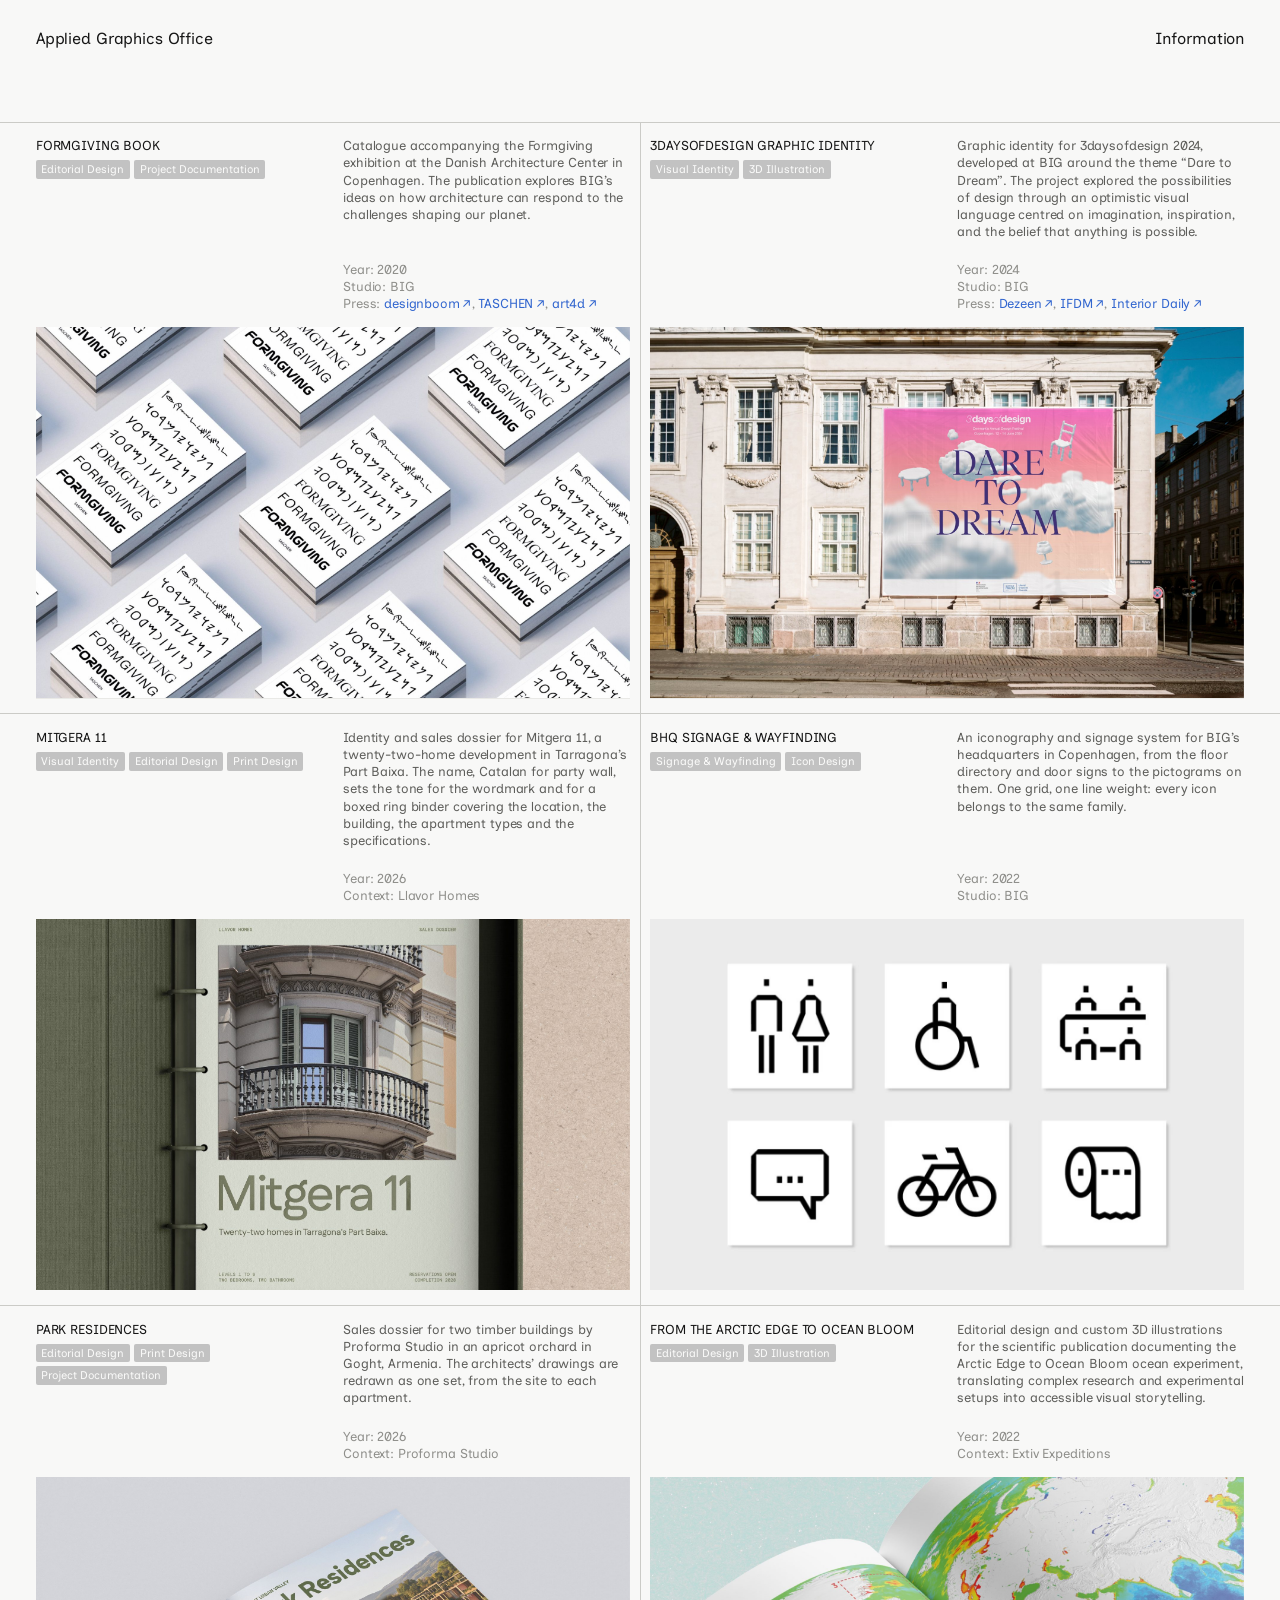
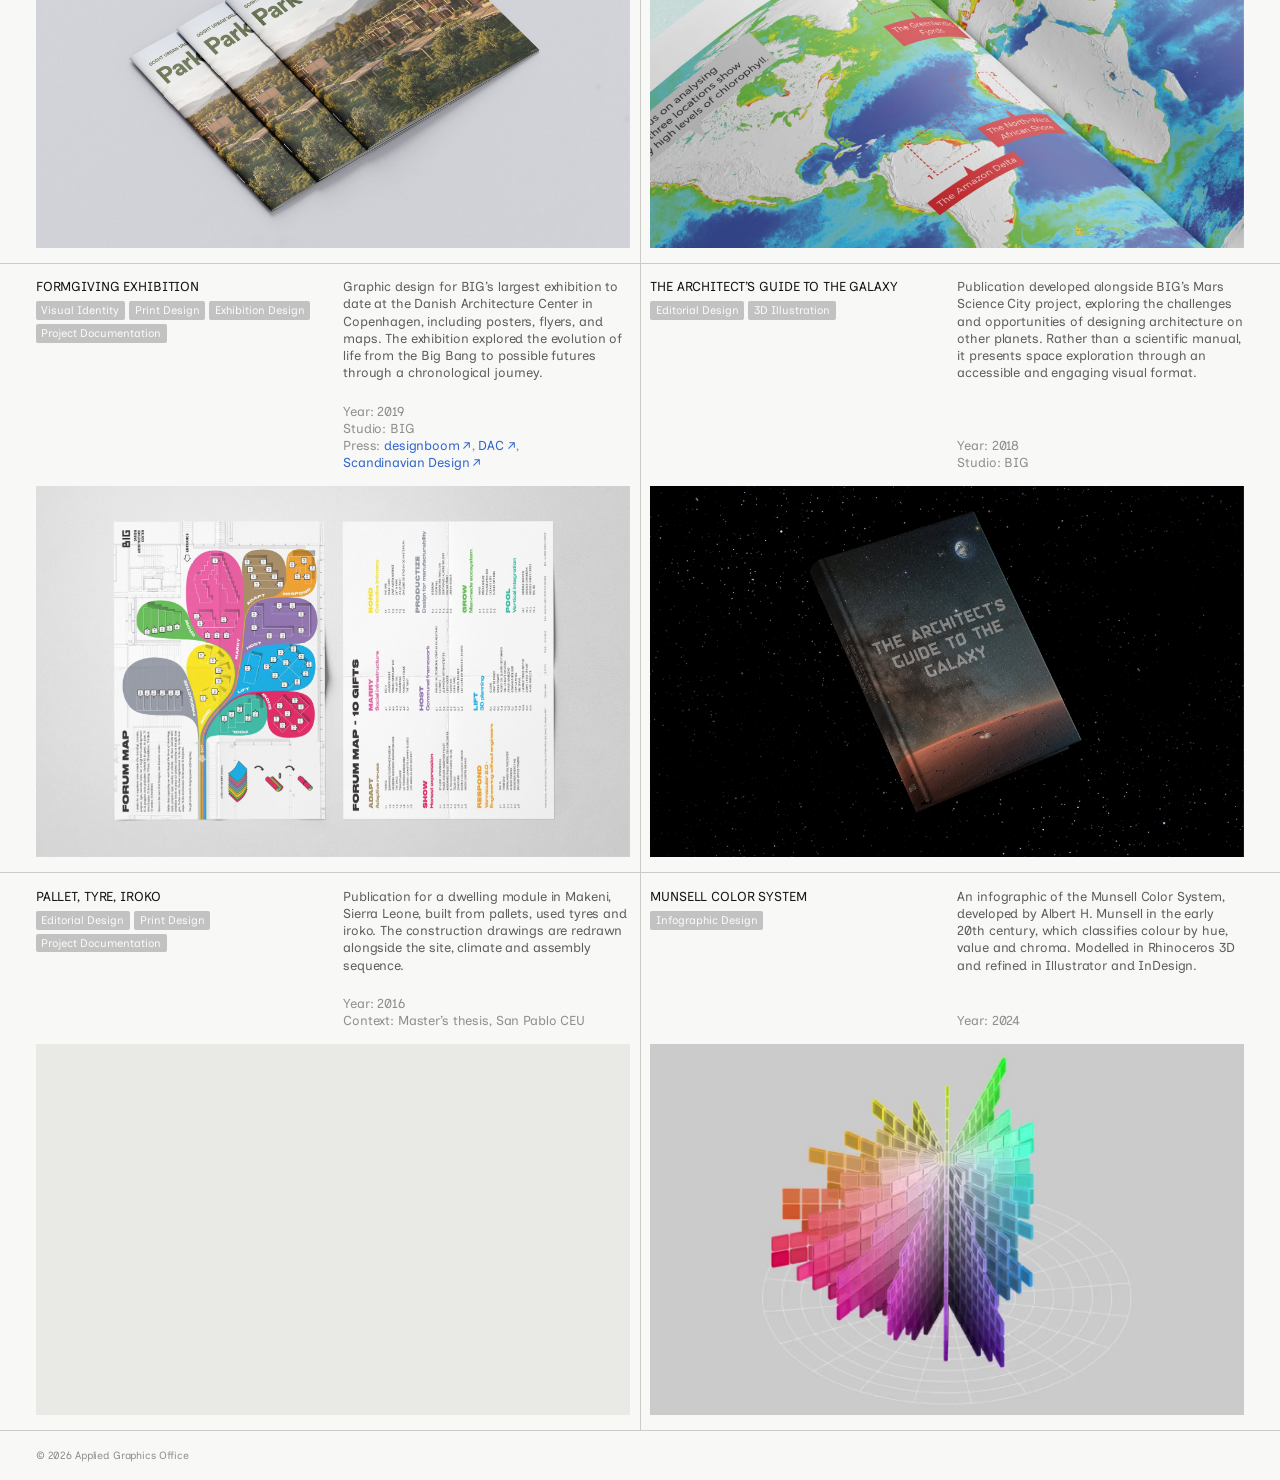
==== index.html @ bc02bb13 "Header shows only the selected filters, on one line across the full width Co-Authored-By: Claude Opu" ====
<!doctype html>
<html lang="en">
<head>
<meta charset="utf-8">
<meta name="viewport" content="width=device-width, initial-scale=1, viewport-fit=cover">
<title>Applied Graphics Office</title>
<meta name="description" content="Applied Graphics Office is a Copenhagen design studio working at the intersection of space, information and graphic design: signage and wayfinding, visual identity and editorial design.">
<meta property="og:title" content="Applied Graphics Office">
<meta property="og:description" content="A design studio working at the intersection of space, information and graphic design. Signage and wayfinding, visual identity and editorial design.">
<meta property="og:type" content="website">
<meta property="og:url" content="https://www.appliedgraphicsoffice.com/">
<meta property="og:image" content="https://www.appliedgraphicsoffice.com/img/share-munsell-greens.jpg">
<meta property="og:image:width" content="1600">
<meta property="og:image:height" content="997">
<meta name="twitter:card" content="summary_large_image">
<link rel="icon" href="favicon.ico" sizes="32x32">
<link rel="icon" href="favicon.svg" type="image/svg+xml">
<link rel="apple-touch-icon" href="apple-touch-icon.png">
<link rel="preload" href="fonts/inclusive-sans-latin-400-normal.woff2" as="font" type="font/woff2" crossorigin>
<style>
@font-face{font-family:"Inclusive Sans";font-style:normal;font-weight:400;font-display:swap;src:url(fonts/inclusive-sans-latin-400-normal.woff2) format("woff2");unicode-range:U+0000-00FF,U+0131,U+0152-0153,U+02BB-02BC,U+02C6,U+02DA,U+02DC,U+0304,U+0308,U+0329,U+2000-206F,U+20AC,U+2122,U+2191,U+2193,U+2212,U+2215,U+FEFF,U+FFFD}
@font-face{font-family:"Inclusive Sans";font-style:normal;font-weight:400;font-display:swap;src:url(fonts/inclusive-sans-latin-ext-400-normal.woff2) format("woff2");unicode-range:U+0100-02BA,U+02BD-02C5,U+02C7-02CC,U+02CE-02D7,U+02DD-02FF,U+0304,U+0308,U+0329,U+1D00-1DBF,U+1E00-1E9F,U+1EF2-1EFF,U+2020,U+20A0-20AB,U+20AD-20C0,U+2113,U+2C60-2C7F,U+A720-A7FF}
/* 8-column grid, 4 per half; rules mark rows and the centre line. Light only, by design. */
:root{
  --bg:#f8f8f7; --ink:#161616; --text:#5e5e5b; --meta:#8f8f8b; --rule:#cbcbc7; --tag-hover:#a9a9a9;
  --pill:#eeeeec; --link:#3266cf;
  --tag:#c2c2c2; --tag-ink:#fbfbfa; --on-img:#ffffff;
  --font:"Inclusive Sans", "Helvetica Neue", Arial, sans-serif;
  --m:2.8vw;            /* outer margin */
  --g:1.6vw;            /* gutter */
  --s-body:clamp(13px, .86vw, 17px);
  --s-large:clamp(16px, 1.16vw, 24px);
  --s-small:clamp(10.5px, .68vw, 13px);
  --lh:1.32;
  color-scheme:light;
}
*,*::before,*::after{box-sizing:border-box}
[hidden]{display:none!important}
html{-webkit-text-size-adjust:100%}
body{margin:0;letter-spacing:-.01em;background:var(--bg);color:var(--text);font-family:var(--font);font-size:var(--s-body);line-height:var(--lh);
  min-height:100vh;display:flex;flex-direction:column;-webkit-font-smoothing:antialiased}
body>div:not(.lightbox){flex:1}
a{color:inherit;text-decoration:none}
a:hover{color:var(--ink)}
:focus-visible{outline:1px solid var(--ink);outline-offset:3px}
button{font:inherit;letter-spacing:0;color:inherit;background:none;border:0;padding:0;cursor:pointer}
svg{display:block;fill:none;stroke:currentColor;stroke-width:1.5;stroke-linecap:round;stroke-linejoin:round}
p{margin:0}

/* header */
.top{display:flex;justify-content:space-between;align-items:baseline;font-size:var(--s-large);color:var(--ink);
  padding:2.2vw max(var(--m), env(safe-area-inset-right,0px)) 0 max(var(--m), env(safe-area-inset-left,0px));min-height:9.5vw}
.top .mark{color:var(--ink)}
/* faint pill behind the header links on hover; padding and negative margin cancel out, so nothing moves */
.top .mark,.top .nav,.info .mark{border-radius:.3em;padding:.1em .3em;margin:-.1em -.3em;transition:background-color .15s}
@media (hover:hover){.top .mark:hover,.top .nav:hover,.info .mark:hover{background:var(--pill)}}
/* work header: name over the left column, filter + Information over the right */
.work-top{display:grid;grid-template-columns:1fr 1fr;grid-template-rows:auto 1fr;column-gap:var(--g);align-items:baseline;padding-bottom:1.15vw}
.work-top .filters{grid-column:1/-1;grid-row:2;align-self:end;justify-self:start;display:flex;flex-wrap:wrap;gap:4px}
.filters:empty{display:none}
.work-top .mark{justify-self:start}
.top-r{display:flex;align-items:baseline;gap:1em;min-width:0}
.top-r .nav{margin-left:auto}
.info-top{min-height:0;padding-bottom:4vw} /* same box as the work header, so the name sits in the same spot */

/* work grid */
.grid{display:grid;grid-template-columns:1fr 1fr;border-top:1px solid var(--rule)}
/* two independent columns: opening text in one never moves the other */
.col{min-width:0;display:flex;flex-direction:column}
.col-right{box-shadow:inset 1px 0 0 var(--rule)} /* drawn, not a border, so both columns stay equal width */
.project{display:grid;grid-template-columns:repeat(4,minmax(0,1fr));column-gap:var(--g);row-gap:0;
  align-content:start;grid-template-rows:minmax(var(--row-h,auto),auto) auto;padding:1.15vw calc(var(--g)/2) 1.15vw max(var(--m), env(safe-area-inset-left,0px));border-bottom:1px solid var(--rule)}
.col-right .project{padding-left:calc(var(--g)/2);padding-right:max(var(--m), env(safe-area-inset-right,0px))}
.head{grid-column:1/3;align-self:start;min-width:0;padding-bottom:1.15vw}
.body{grid-column:3/5;align-self:stretch;min-width:0;padding-bottom:1.15vw;display:flex;flex-direction:column;gap:1.6em}
.slides{grid-column:1/5}
h2{margin:0;font-size:var(--s-body);font-weight:400;line-height:var(--lh);text-transform:uppercase;letter-spacing:inherit;color:var(--ink);text-wrap:balance}
.tags{list-style:none;margin:.45em 0 0;padding:0;display:flex;flex-wrap:wrap;gap:4px}
.tags li{display:flex}
/* pills filter the grid; the active one turns dark */
.tag,.filter-clear{letter-spacing:0;background:var(--tag);color:var(--tag-ink);font-size:.86em;line-height:1;padding:.36em .5em .32em;border-radius:2px;
  cursor:pointer;transition:background-color .15s}
@media (hover:hover){.tag:hover{background:var(--tag-hover)}}
.tag.active,.filter-clear{background:var(--meta)}
.filter-clear{display:inline-flex;align-items:center;gap:.45em}
.filters .tag,.filters .filter-clear{font-size:calc(var(--s-body)*.86)}
.filter-clear svg{width:.75em;height:.75em;stroke-width:2}
@media (hover:hover){.filter-clear:hover{background:var(--text)}}
.meta a,.info a:not(.mark){white-space:nowrap}
/* ↗ after links that leave the site. Drawn as an icon because Inclusive Sans has no arrow glyph,
   and a fallback font would differ between systems */
a[target="_blank"]::after,a[href^="mailto:"]::after{content:"";display:inline-block;width:.7em;height:.7em;margin-left:.2em;vertical-align:0;background:currentColor;
  -webkit-mask:url("data:image/svg+xml,%3Csvg xmlns='http://www.w3.org/2000/svg' viewBox='0 0 16 16'%3E%3Cpath d='M3 13 13 3M5 3h8v8' fill='none' stroke='%23000' stroke-width='1.8' stroke-linecap='round' stroke-linejoin='round'/%3E%3C/svg%3E") center/contain no-repeat;
  mask:url("data:image/svg+xml,%3Csvg xmlns='http://www.w3.org/2000/svg' viewBox='0 0 16 16'%3E%3Cpath d='M3 13 13 3M5 3h8v8' fill='none' stroke='%23000' stroke-width='1.8' stroke-linecap='round' stroke-linejoin='round'/%3E%3C/svg%3E") center/contain no-repeat}
.meta a{color:var(--link);border-bottom:1px solid transparent}
.meta a:hover{color:var(--link);border-bottom-color:currentColor}
.meta{color:var(--meta);margin-top:auto} /* year and client sit on the image; the gap above them flexes */


/* slideshow */
.slides{position:relative;aspect-ratio:1.6;max-width:100%;background:#e9e9e6;overflow:hidden;color:var(--on-img)}
.frame{position:absolute;inset:0;cursor:zoom-in}
.frame img,.frame video{position:absolute;inset:0;width:100%;height:100%;object-fit:cover;display:block;will-change:transform}
.slides{--inset:1.1vw;--ico:clamp(14px,1vw,18px)}
/* arrows and enlarge icon share one size, stroke and shadow, and the same inset from the image edge */
.slides .prev,.slides .next{position:absolute;top:0;bottom:0;width:12%;display:flex;align-items:center}
.slides .prev{left:0;justify-content:flex-start;padding-left:var(--inset)}.slides .next{right:0;justify-content:flex-end;padding-right:var(--inset)}
.slides .prev svg,.slides .next svg,.enlarge svg{width:var(--ico);height:var(--ico);
  filter:drop-shadow(0 0 3px rgba(0,0,0,.45)) drop-shadow(0 0 10px rgba(0,0,0,.25))}
.enlarge{position:absolute;top:var(--inset);right:var(--inset);width:var(--ico);aspect-ratio:1;z-index:2;cursor:zoom-in;
  transition:opacity .2s}
.enlarge::after{content:"";position:absolute;inset:-12px} /* larger click target, sits above the next arrow */
.slides[data-count="1"] .prev,.slides[data-count="1"] .next{display:none}
/* mouse and trackpad: arrows appear on hover; touch screens keep them visible */
@media (hover:hover) and (pointer:fine){
  .slides .prev,.slides .next,.slides .enlarge{opacity:0;transition:opacity .2s}
  .slides:hover .prev,.slides:hover .next,.slides:hover .enlarge,.slides:focus-within .enlarge,
  .slides .prev:focus-visible,.slides .next:focus-visible{opacity:1}
}

/* information */
.info{max-width:calc(50vw - var(--m) - var(--g)/2);min-width:0;color:var(--text);line-height:var(--lh);display:flex;flex-direction:column;gap:1.3em}
.info .mark{color:var(--ink)}
.info .contact{margin-top:1.3em}
.info a:not(.mark){color:var(--link);border-bottom:1px solid transparent}
.info a:not(.mark):hover{color:var(--link);border-bottom-color:currentColor}

/* footer */
.foot{font-size:var(--s-small);color:var(--meta);padding:1.4vw max(var(--m), env(safe-area-inset-right,0px)) max(1.4vw, env(safe-area-inset-bottom,0px)) max(var(--m), env(safe-area-inset-left,0px))}

/* lightbox */
.lightbox{position:fixed;inset:0;z-index:20;background:var(--bg);display:flex;align-items:center;justify-content:center;color:var(--ink)}
/* the stage hugs the image, so the arrows sit just outside its edges */
.lightbox{--lb-ico:clamp(16px,1.2vw,22px);--lb-gap:1.2vw}
.lb-stage{position:relative}
.lb-img{max-width:calc(100vw - 16vw);max-height:calc(100vh - 12vh);object-fit:contain;display:block}
.lightbox .prev,.lightbox .next{position:absolute;top:0;bottom:0;width:calc(var(--lb-ico) + var(--lb-gap) + 2vw);display:flex;align-items:center}
.lightbox .prev{right:100%;justify-content:flex-end;padding-right:var(--lb-gap)}
.lightbox .next{left:100%;justify-content:flex-start;padding-left:var(--lb-gap)}
.lightbox svg{width:var(--lb-ico);height:var(--lb-ico)}
.lb-close{position:absolute;z-index:2;padding:8px;margin:-8px;top:calc(2.2vw + env(safe-area-inset-top,0px));right:max(var(--m), env(safe-area-inset-right,0px))}
.lb-caption{position:absolute;left:max(var(--m), env(safe-area-inset-left,0px));bottom:calc(1.4vw + env(safe-area-inset-bottom,0px));font-size:var(--s-body);color:var(--meta)}
.lb-caption b{font-weight:400;color:var(--ink);text-transform:uppercase;letter-spacing:inherit}
body.locked{overflow:hidden}

/* phones and small tablets: one project per row */
@media (max-width:760px){
  :root{--m:16px;--g:12px;--s-body:13px;--s-large:16px;--s-small:11px}
  .top{padding-top:16px;min-height:72px}
  .work-top{grid-template-columns:auto 1fr;row-gap:12px}
  .top-r{display:contents}
  .top-r .nav{justify-self:end;grid-column:2;grid-row:1}
  .work-top .filters{grid-column:1/-1}
  .work-top{padding-bottom:14px}
  .grid{display:flex;flex-direction:column}
  .col{display:contents}
  .project,.col-right .project{grid-template-columns:1fr;grid-row:auto;grid-template-rows:none;row-gap:14px;padding:14px max(16px, env(safe-area-inset-right,0px)) 20px max(16px, env(safe-area-inset-left,0px));border-left:0}
  .head,.body,.slides{grid-column:1/-1}
  .body{gap:1em}
  .head,.body{padding-bottom:0}
  .slides{--inset:10px;--ico:16px}
  .info{max-width:none}
  .info-top{flex-direction:column-reverse;align-items:stretch;gap:24px;padding-bottom:40px}
  .info-top .nav{align-self:flex-end}
  .foot{padding-block:16px}
  .lightbox{--lb-ico:16px;--lb-gap:8px}
  .lb-img{max-width:calc(100vw - 64px);max-height:80vh}
  .lightbox .prev,.lightbox .next{width:32px}
  .lb-close{top:calc(16px + env(safe-area-inset-top,0px))}
  .lb-caption{bottom:calc(16px + env(safe-area-inset-bottom,0px))}
}
@media (prefers-reduced-motion:reduce){*{transition:none!important;scroll-behavior:auto!important}}
</style>
</head>
<body>
<div id="work-view">
  <header class="top work-top">
    <a class="mark" href="#">Applied Graphics Office</a>
    <div class="top-r">
      <a class="nav" href="#information">Information</a>
    </div>
    <div class="filters" aria-live="polite"></div>
  </header>
  <main class="grid">
    <div class="col col-left">
  <article class="project" id="formgiving-book" data-i="0" data-tags="Editorial Design|Project Documentation" style="order:0">
    <div class="head">
      <h2><a href="#formgiving-book">Formgiving Book</a></h2>
      <ul class="tags"><li><button class="tag" type="button" data-tag="Editorial Design">Editorial Design</button></li><li><button class="tag" type="button" data-tag="Project Documentation">Project Documentation</button></li></ul>
    </div>
    <div class="body">
      <p>Catalogue accompanying the Formgiving exhibition at the Danish Architecture Center in Copenhagen. The publication explores BIG’s ideas on how architecture can respond to the challenges shaping our planet.</p>
      <p class="meta">Year: 2020<br>Studio: BIG<br>Press: <a href="https://www.designboom.com/architecture/big-formgiving-an-architectural-future-history-taschen-12-19-2020/" target="_blank" rel="noopener">designboom</a>, <a href="https://www.taschen.com/en/books/architecture-design/04679/big-formgiving-an-architectural-future-history/" target="_blank" rel="noopener">TASCHEN</a>, <a href="https://art4d.com/en/2021/01/big-formgiving" target="_blank" rel="noopener">art4d</a></p>
    </div>
    <div class="slides" data-count="6">
      <button class="frame" type="button" aria-label="Enlarge Formgiving Book"><img src="img/formgiving-book-1.jpg" alt="Formgiving Book, image 1 of 6" loading="lazy" decoding="async"><img src="img/formgiving-book-2.jpg" alt="Formgiving Book, image 2 of 6" loading="lazy" decoding="async" hidden><img src="img/formgiving-book-3.jpg" alt="Formgiving Book, image 3 of 6" loading="lazy" decoding="async" hidden><img src="img/formgiving-book-4.jpg" alt="Formgiving Book, image 4 of 6" loading="lazy" decoding="async" hidden><img src="img/formgiving-book-5.jpg" alt="Formgiving Book, image 5 of 6" loading="lazy" decoding="async" hidden><img src="img/formgiving-book-6.jpg" alt="Formgiving Book, image 6 of 6" loading="lazy" decoding="async" hidden></button>
      <button class="prev" type="button" aria-label="Previous image"><svg viewBox="0 0 16 16"><path d="M15 8H1M6 3 1 8l5 5"/></svg></button>
      <button class="next" type="button" aria-label="Next image"><svg viewBox="0 0 16 16"><path d="M1 8h14M10 3l5 5-5 5"/></svg></button>
      <span class="enlarge" aria-hidden="true"><svg viewBox="0 0 16 16"><path d="M9 1h6v6M15 1 9 7M7 15H1V9M1 15l6-6"/></svg></span>    </div>
  </article>
  <article class="project" id="mitgera-11" data-i="2" data-tags="Visual Identity|Editorial Design|Print Design" style="order:2">
    <div class="head">
      <h2><a href="#mitgera-11">Mitgera 11</a></h2>
      <ul class="tags"><li><button class="tag" type="button" data-tag="Visual Identity">Visual Identity</button></li><li><button class="tag" type="button" data-tag="Editorial Design">Editorial Design</button></li><li><button class="tag" type="button" data-tag="Print Design">Print Design</button></li></ul>
    </div>
    <div class="body">
      <p>Identity and sales dossier for Mitgera 11, a twenty-two-home development in Tarragona’s Part Baixa. The name, Catalan for party wall, sets the tone for the wordmark and for a boxed ring binder covering the location, the building, the apartment types and the specifications.</p>
      <p class="meta">Year: 2026<br>Context: Llavor Homes</p>
    </div>
    <div class="slides" data-count="11">
      <button class="frame" type="button" aria-label="Enlarge Mitgera 11"><img src="img/mitgera-11-1.jpg" alt="Mitgera 11, image 1 of 11" loading="lazy" decoding="async"><img src="img/mitgera-11-2.jpg" alt="Mitgera 11, image 2 of 11" loading="lazy" decoding="async" hidden><img src="img/mitgera-11-3.jpg" alt="Mitgera 11, image 3 of 11" loading="lazy" decoding="async" hidden><img src="img/mitgera-11-4.jpg" alt="Mitgera 11, image 4 of 11" loading="lazy" decoding="async" hidden><img src="img/mitgera-11-5.jpg" alt="Mitgera 11, image 5 of 11" loading="lazy" decoding="async" hidden><img src="img/mitgera-11-6.jpg" alt="Mitgera 11, image 6 of 11" loading="lazy" decoding="async" hidden><img src="img/mitgera-11-7.jpg" alt="Mitgera 11, image 7 of 11" loading="lazy" decoding="async" hidden><img src="img/mitgera-11-8.jpg" alt="Mitgera 11, image 8 of 11" loading="lazy" decoding="async" hidden><img src="img/mitgera-11-9.jpg" alt="Mitgera 11, image 9 of 11" loading="lazy" decoding="async" hidden><img src="img/mitgera-11-10.jpg" alt="Mitgera 11, image 10 of 11" loading="lazy" decoding="async" hidden><img src="img/mitgera-11-11.jpg" alt="Mitgera 11, image 11 of 11" loading="lazy" decoding="async" hidden></button>
      <button class="prev" type="button" aria-label="Previous image"><svg viewBox="0 0 16 16"><path d="M15 8H1M6 3 1 8l5 5"/></svg></button>
      <button class="next" type="button" aria-label="Next image"><svg viewBox="0 0 16 16"><path d="M1 8h14M10 3l5 5-5 5"/></svg></button>
      <span class="enlarge" aria-hidden="true"><svg viewBox="0 0 16 16"><path d="M9 1h6v6M15 1 9 7M7 15H1V9M1 15l6-6"/></svg></span>    </div>
  </article>
  <article class="project" id="park-residences" data-i="4" data-tags="Editorial Design|Print Design|Project Documentation" style="order:4">
    <div class="head">
      <h2><a href="#park-residences">Park Residences</a></h2>
      <ul class="tags"><li><button class="tag" type="button" data-tag="Editorial Design">Editorial Design</button></li><li><button class="tag" type="button" data-tag="Print Design">Print Design</button></li><li><button class="tag" type="button" data-tag="Project Documentation">Project Documentation</button></li></ul>
    </div>
    <div class="body">
      <p>Sales dossier for two timber buildings by Proforma Studio in an apricot orchard in Goght, Armenia. The architects’ drawings are redrawn as one set, from the site to each apartment.</p>
      <p class="meta">Year: 2026<br>Context: Proforma Studio</p>
    </div>
    <div class="slides" data-count="8">
      <button class="frame" type="button" aria-label="Enlarge Park Residences"><img src="img/park-residences-1.jpg" alt="Park Residences, image 1 of 8" loading="lazy" decoding="async"><img src="img/park-residences-2.jpg" alt="Park Residences, image 2 of 8" loading="lazy" decoding="async" hidden><img src="img/park-residences-3.jpg" alt="Park Residences, image 3 of 8" loading="lazy" decoding="async" hidden><img src="img/park-residences-4.jpg" alt="Park Residences, image 4 of 8" loading="lazy" decoding="async" hidden><img src="img/park-residences-5.jpg" alt="Park Residences, image 5 of 8" loading="lazy" decoding="async" hidden><img src="img/park-residences-6.jpg" alt="Park Residences, image 6 of 8" loading="lazy" decoding="async" hidden><img src="img/park-residences-7.jpg" alt="Park Residences, image 7 of 8" loading="lazy" decoding="async" hidden><img src="img/park-residences-8.jpg" alt="Park Residences, image 8 of 8" loading="lazy" decoding="async" hidden></button>
      <button class="prev" type="button" aria-label="Previous image"><svg viewBox="0 0 16 16"><path d="M15 8H1M6 3 1 8l5 5"/></svg></button>
      <button class="next" type="button" aria-label="Next image"><svg viewBox="0 0 16 16"><path d="M1 8h14M10 3l5 5-5 5"/></svg></button>
      <span class="enlarge" aria-hidden="true"><svg viewBox="0 0 16 16"><path d="M9 1h6v6M15 1 9 7M7 15H1V9M1 15l6-6"/></svg></span>    </div>
  </article>
  <article class="project" id="formgiving-exhibition" data-i="6" data-tags="Visual Identity|Print Design|Exhibition Design|Project Documentation" style="order:6">
    <div class="head">
      <h2><a href="#formgiving-exhibition">Formgiving Exhibition</a></h2>
      <ul class="tags"><li><button class="tag" type="button" data-tag="Visual Identity">Visual Identity</button></li><li><button class="tag" type="button" data-tag="Print Design">Print Design</button></li><li><button class="tag" type="button" data-tag="Exhibition Design">Exhibition Design</button></li><li><button class="tag" type="button" data-tag="Project Documentation">Project Documentation</button></li></ul>
    </div>
    <div class="body">
      <p>Graphic design for BIG’s largest exhibition to date at the Danish Architecture Center in Copenhagen, including posters, flyers, and maps. The exhibition explored the evolution of life from the Big Bang to possible futures through a chronological journey.</p>
      <p class="meta">Year: 2019<br>Studio: BIG<br>Press: <a href="https://www.designboom.com/architecture/bjarke-ingels-group-formgiving-exhibition-copenhagen-06-12-2019/" target="_blank" rel="noopener">designboom</a>, <a href="https://dac.dk/en/exhibitions/big-presents-formgiving" target="_blank" rel="noopener">DAC</a>, <a href="https://scandinaviandesign.com/explore-bigs-world-of-form-and-color-danish-architecture-centre/" target="_blank" rel="noopener">Scandinavian Design</a></p>
    </div>
    <div class="slides" data-count="7">
      <button class="frame" type="button" aria-label="Enlarge Formgiving Exhibition"><img src="img/formgiving-exhibition-1.jpg" alt="Formgiving Exhibition, image 1 of 7" loading="lazy" decoding="async"><img src="img/formgiving-exhibition-2.jpg" alt="Formgiving Exhibition, image 2 of 7" loading="lazy" decoding="async" hidden><img src="img/formgiving-exhibition-3.jpg" alt="Formgiving Exhibition, image 3 of 7" loading="lazy" decoding="async" hidden><img src="img/formgiving-exhibition-4.jpg" alt="Formgiving Exhibition, image 4 of 7" loading="lazy" decoding="async" hidden><img src="img/formgiving-exhibition-5.jpg" alt="Formgiving Exhibition, image 5 of 7" loading="lazy" decoding="async" hidden><img src="img/formgiving-exhibition-6.jpg" alt="Formgiving Exhibition, image 6 of 7" loading="lazy" decoding="async" hidden><img src="img/formgiving-exhibition-7.jpg" alt="Formgiving Exhibition, image 7 of 7" loading="lazy" decoding="async" hidden></button>
      <button class="prev" type="button" aria-label="Previous image"><svg viewBox="0 0 16 16"><path d="M15 8H1M6 3 1 8l5 5"/></svg></button>
      <button class="next" type="button" aria-label="Next image"><svg viewBox="0 0 16 16"><path d="M1 8h14M10 3l5 5-5 5"/></svg></button>
      <span class="enlarge" aria-hidden="true"><svg viewBox="0 0 16 16"><path d="M9 1h6v6M15 1 9 7M7 15H1V9M1 15l6-6"/></svg></span>    </div>
  </article>
  <article class="project" id="pallet-tyre-iroko" data-i="8" data-tags="Editorial Design|Print Design|Project Documentation" style="order:8">
    <div class="head">
      <h2><a href="#pallet-tyre-iroko">Pallet, Tyre, Iroko</a></h2>
      <ul class="tags"><li><button class="tag" type="button" data-tag="Editorial Design">Editorial Design</button></li><li><button class="tag" type="button" data-tag="Print Design">Print Design</button></li><li><button class="tag" type="button" data-tag="Project Documentation">Project Documentation</button></li></ul>
    </div>
    <div class="body">
      <p>Publication for a dwelling module in Makeni, Sierra Leone, built from pallets, used tyres and iroko. The construction drawings are redrawn alongside the site, climate and assembly sequence.</p>
      <p class="meta">Year: 2016<br>Context: Master’s thesis, San Pablo CEU</p>
    </div>
    <div class="slides" data-count="17">
      <button class="frame" type="button" aria-label="Enlarge Pallet, Tyre, Iroko"><img src="img/pallet-tyre-iroko-1.jpg" alt="Open book, close-up of detail D10: the tyre footing, steel core and drainage, with red leader lines" loading="lazy" decoding="async"><img src="img/pallet-tyre-iroko-2.jpg" alt="The closed book at an angle, kraft cover with a photograph glued on and white type" loading="lazy" decoding="async" hidden><img src="img/pallet-tyre-iroko-3.jpg" alt="Cover open on the opening page: the finished module drawn above a short paragraph" loading="lazy" decoding="async" hidden><img src="img/pallet-tyre-iroko-4.jpg" alt="Close-up of the opening page: the module drawing and the text about building from parts already in circulation" loading="lazy" decoding="async" hidden><img src="img/pallet-tyre-iroko-5.jpg" alt="Spread 5–6: the Context divider and the brief, with climate charts and figures" loading="lazy" decoding="async" hidden><img src="img/pallet-tyre-iroko-6.jpg" alt="Spread 7–8: Makeni, Sierra Leone, text and three photographs" loading="lazy" decoding="async" hidden><img src="img/pallet-tyre-iroko-7.jpg" alt="Spread 9–10: full-bleed photograph of market stalls built from round timber poles and metal sheet" loading="lazy" decoding="async" hidden><img src="img/pallet-tyre-iroko-8.jpg" alt="Spread 13–14: aggregation and growth, the six principles, the roof plan and a field photograph" loading="lazy" decoding="async" hidden><img src="img/pallet-tyre-iroko-9.jpg" alt="Spread 15–16: pallet, tyre and iroko, each with a photograph, data and a joint drawing" loading="lazy" decoding="async" hidden><img src="img/pallet-tyre-iroko-10.jpg" alt="Close-up of the D1 tyre footing and D4 truss joint, with the red sewing thread in the gutter" loading="lazy" decoding="async" hidden><img src="img/pallet-tyre-iroko-11.jpg" alt="Spread 17–18: the assembly sequence in eleven axonometric steps" loading="lazy" decoding="async" hidden><img src="img/pallet-tyre-iroko-12.jpg" alt="Spread 19–20: sections A-A and B-B" loading="lazy" decoding="async" hidden><img src="img/pallet-tyre-iroko-13.jpg" alt="Close-up of section B-B: two roofs meeting over the shared gutter, details D9 and D10 marked in red" loading="lazy" decoding="async" hidden><img src="img/pallet-tyre-iroko-14.jpg" alt="Spread 21–22: quantities per module and the module plan" loading="lazy" decoding="async" hidden><img src="img/pallet-tyre-iroko-15.jpg" alt="Spread 23–24: details D9 and D10, and water and power" loading="lazy" decoding="async" hidden><img src="img/pallet-tyre-iroko-16.jpg" alt="Spread 25–26: a path through the palms, and the colophon" loading="lazy" decoding="async" hidden><img src="img/pallet-tyre-iroko-17.jpg" alt="The closed book from above, kraft cover with a photograph glued on and white type" loading="lazy" decoding="async" hidden></button>
      <button class="prev" type="button" aria-label="Previous image"><svg viewBox="0 0 16 16"><path d="M15 8H1M6 3 1 8l5 5"/></svg></button>
      <button class="next" type="button" aria-label="Next image"><svg viewBox="0 0 16 16"><path d="M1 8h14M10 3l5 5-5 5"/></svg></button>
      <span class="enlarge" aria-hidden="true"><svg viewBox="0 0 16 16"><path d="M9 1h6v6M15 1 9 7M7 15H1V9M1 15l6-6"/></svg></span>    </div>
  </article>
    </div>
    <div class="col col-right">
  <article class="project" id="3daysofdesign" data-i="1" data-tags="Visual Identity|3D Illustration" style="order:1">
    <div class="head">
      <h2><a href="#3daysofdesign">3daysofdesign Graphic Identity</a></h2>
      <ul class="tags"><li><button class="tag" type="button" data-tag="Visual Identity">Visual Identity</button></li><li><button class="tag" type="button" data-tag="3D Illustration">3D Illustration</button></li></ul>
    </div>
    <div class="body">
      <p>Graphic identity for 3daysofdesign 2024, developed at BIG around the theme “Dare to Dream”. The project explored the possibilities of design through an optimistic visual language centred on imagination, inspiration, and the belief that anything is possible.</p>
      <p class="meta">Year: 2024<br>Studio: BIG<br>Press: <a href="https://www.dezeen.com/2024/02/27/big-3-days-of-design-2024-visual-identity/" target="_blank" rel="noopener">Dezeen</a>, <a href="https://ifdm.design/2024/06/03/dedicated-to-dreamers/" target="_blank" rel="noopener">IFDM</a>, <a href="https://www.interiordaily.com/article/9634851/3daysofdesign-2024-has-kicked-off-in-copenhagen/" target="_blank" rel="noopener">Interior Daily</a></p>
    </div>
    <div class="slides" data-count="5">
      <button class="frame" type="button" aria-label="Enlarge 3daysofdesign Graphic Identity"><img src="img/3daysofdesign-1.jpg" alt="3daysofdesign Graphic Identity, image 1 of 5" loading="lazy" decoding="async"><img src="img/3daysofdesign-2.jpg" alt="3daysofdesign Graphic Identity, image 2 of 5" loading="lazy" decoding="async" hidden><img src="img/3daysofdesign-3.jpg" alt="3daysofdesign Graphic Identity, image 3 of 5" loading="lazy" decoding="async" hidden><img src="img/3daysofdesign-4.jpg" alt="3daysofdesign Graphic Identity, image 4 of 5" loading="lazy" decoding="async" hidden><img src="img/3daysofdesign-5.jpg" alt="3daysofdesign Graphic Identity, image 5 of 5" loading="lazy" decoding="async" hidden></button>
      <button class="prev" type="button" aria-label="Previous image"><svg viewBox="0 0 16 16"><path d="M15 8H1M6 3 1 8l5 5"/></svg></button>
      <button class="next" type="button" aria-label="Next image"><svg viewBox="0 0 16 16"><path d="M1 8h14M10 3l5 5-5 5"/></svg></button>
      <span class="enlarge" aria-hidden="true"><svg viewBox="0 0 16 16"><path d="M9 1h6v6M15 1 9 7M7 15H1V9M1 15l6-6"/></svg></span>    </div>
  </article>
  <article class="project" id="bhq-signage" data-i="3" data-tags="Signage &amp; Wayfinding|Icon Design" style="order:3">
    <div class="head">
      <h2><a href="#bhq-signage">BHQ Signage &amp; Wayfinding</a></h2>
      <ul class="tags"><li><button class="tag" type="button" data-tag="Signage &amp; Wayfinding">Signage &amp; Wayfinding</button></li><li><button class="tag" type="button" data-tag="Icon Design">Icon Design</button></li></ul>
    </div>
    <div class="body">
      <p>An iconography and signage system for BIG’s headquarters in Copenhagen, from the floor directory and door signs to the pictograms on them. One grid, one line weight: every icon belongs to the same family.</p>
      <p class="meta">Year: 2022<br>Studio: BIG</p>
    </div>
    <div class="slides" data-count="8">
      <button class="frame" type="button" aria-label="Enlarge BHQ Signage &amp; Wayfinding"><video src="img/bhq-signage-1.mp4" poster="img/bhq-signage-1.jpg" aria-label="BHQ Signage &amp; Wayfinding, image 1 of 8" muted loop playsinline preload="metadata"></video><img src="img/bhq-signage-2.jpg" alt="BHQ Signage &amp; Wayfinding, image 2 of 8" loading="lazy" decoding="async" hidden><img src="img/bhq-signage-3.jpg" alt="BHQ Signage &amp; Wayfinding, image 3 of 8" loading="lazy" decoding="async" hidden><img src="img/bhq-signage-4.jpg" alt="BHQ Signage &amp; Wayfinding, image 4 of 8" loading="lazy" decoding="async" hidden><img src="img/bhq-signage-5.jpg" alt="BHQ Signage &amp; Wayfinding, image 5 of 8" loading="lazy" decoding="async" hidden><img src="img/bhq-signage-6.jpg" alt="BHQ Signage &amp; Wayfinding, image 6 of 8" loading="lazy" decoding="async" hidden><img src="img/bhq-signage-7.jpg" alt="BHQ Signage &amp; Wayfinding, image 7 of 8" loading="lazy" decoding="async" hidden><img src="img/bhq-signage-8.jpg" alt="BHQ Signage &amp; Wayfinding, image 8 of 8" loading="lazy" decoding="async" hidden></button>
      <button class="prev" type="button" aria-label="Previous image"><svg viewBox="0 0 16 16"><path d="M15 8H1M6 3 1 8l5 5"/></svg></button>
      <button class="next" type="button" aria-label="Next image"><svg viewBox="0 0 16 16"><path d="M1 8h14M10 3l5 5-5 5"/></svg></button>
      <span class="enlarge" aria-hidden="true"><svg viewBox="0 0 16 16"><path d="M9 1h6v6M15 1 9 7M7 15H1V9M1 15l6-6"/></svg></span>    </div>
  </article>
  <article class="project" id="arctic-edge" data-i="5" data-tags="Editorial Design|3D Illustration" style="order:5">
    <div class="head">
      <h2><a href="#arctic-edge">From the Arctic Edge to Ocean Bloom</a></h2>
      <ul class="tags"><li><button class="tag" type="button" data-tag="Editorial Design">Editorial Design</button></li><li><button class="tag" type="button" data-tag="3D Illustration">3D Illustration</button></li></ul>
    </div>
    <div class="body">
      <p>Editorial design and custom 3D illustrations for the scientific publication documenting the Arctic Edge to Ocean Bloom ocean experiment, translating complex research and experimental setups into accessible visual storytelling.</p>
      <p class="meta">Year: 2022<br>Context: Extiv Expeditions</p>
    </div>
    <div class="slides" data-count="13">
      <button class="frame" type="button" aria-label="Enlarge From the Arctic Edge to Ocean Bloom"><img src="img/arctic-edge-1.jpg" alt="From the Arctic Edge to Ocean Bloom, image 1 of 13" loading="lazy" decoding="async"><img src="img/arctic-edge-2.jpg" alt="From the Arctic Edge to Ocean Bloom, image 2 of 13" loading="lazy" decoding="async" hidden><img src="img/arctic-edge-3.jpg" alt="From the Arctic Edge to Ocean Bloom, image 3 of 13" loading="lazy" decoding="async" hidden><img src="img/arctic-edge-4.jpg" alt="From the Arctic Edge to Ocean Bloom, image 4 of 13" loading="lazy" decoding="async" hidden><img src="img/arctic-edge-5.jpg" alt="From the Arctic Edge to Ocean Bloom, image 5 of 13" loading="lazy" decoding="async" hidden><img src="img/arctic-edge-6.jpg" alt="From the Arctic Edge to Ocean Bloom, image 6 of 13" loading="lazy" decoding="async" hidden><img src="img/arctic-edge-7.jpg" alt="From the Arctic Edge to Ocean Bloom, image 7 of 13" loading="lazy" decoding="async" hidden><img src="img/arctic-edge-8.jpg" alt="From the Arctic Edge to Ocean Bloom, image 8 of 13" loading="lazy" decoding="async" hidden><img src="img/arctic-edge-9.jpg" alt="From the Arctic Edge to Ocean Bloom, image 9 of 13" loading="lazy" decoding="async" hidden><img src="img/arctic-edge-10.jpg" alt="From the Arctic Edge to Ocean Bloom, image 10 of 13" loading="lazy" decoding="async" hidden><img src="img/arctic-edge-11.jpg" alt="From the Arctic Edge to Ocean Bloom, image 11 of 13" loading="lazy" decoding="async" hidden><img src="img/arctic-edge-12.jpg" alt="From the Arctic Edge to Ocean Bloom, image 12 of 13" loading="lazy" decoding="async" hidden><img src="img/arctic-edge-13.jpg" alt="From the Arctic Edge to Ocean Bloom, image 13 of 13" loading="lazy" decoding="async" hidden></button>
      <button class="prev" type="button" aria-label="Previous image"><svg viewBox="0 0 16 16"><path d="M15 8H1M6 3 1 8l5 5"/></svg></button>
      <button class="next" type="button" aria-label="Next image"><svg viewBox="0 0 16 16"><path d="M1 8h14M10 3l5 5-5 5"/></svg></button>
      <span class="enlarge" aria-hidden="true"><svg viewBox="0 0 16 16"><path d="M9 1h6v6M15 1 9 7M7 15H1V9M1 15l6-6"/></svg></span>    </div>
  </article>
  <article class="project" id="architects-guide" data-i="7" data-tags="Editorial Design|3D Illustration" style="order:7">
    <div class="head">
      <h2><a href="#architects-guide">The Architect’s Guide to the Galaxy</a></h2>
      <ul class="tags"><li><button class="tag" type="button" data-tag="Editorial Design">Editorial Design</button></li><li><button class="tag" type="button" data-tag="3D Illustration">3D Illustration</button></li></ul>
    </div>
    <div class="body">
      <p>Publication developed alongside BIG’s Mars Science City project, exploring the challenges and opportunities of designing architecture on other planets. Rather than a scientific manual, it presents space exploration through an accessible and engaging visual format.</p>
      <p class="meta">Year: 2018<br>Studio: BIG</p>
    </div>
    <div class="slides" data-count="12">
      <button class="frame" type="button" aria-label="Enlarge The Architect’s Guide to the Galaxy"><img src="img/architects-guide-1.jpg" alt="The Architect’s Guide to the Galaxy, image 1 of 12" loading="lazy" decoding="async"><img src="img/architects-guide-2.jpg" alt="The Architect’s Guide to the Galaxy, image 2 of 12" loading="lazy" decoding="async" hidden><img src="img/architects-guide-3.jpg" alt="The Architect’s Guide to the Galaxy, image 3 of 12" loading="lazy" decoding="async" hidden><img src="img/architects-guide-4.jpg" alt="The Architect’s Guide to the Galaxy, image 4 of 12" loading="lazy" decoding="async" hidden><img src="img/architects-guide-5.jpg" alt="The Architect’s Guide to the Galaxy, image 5 of 12" loading="lazy" decoding="async" hidden><img src="img/architects-guide-6.jpg" alt="The Architect’s Guide to the Galaxy, image 6 of 12" loading="lazy" decoding="async" hidden><img src="img/architects-guide-7.jpg" alt="The Architect’s Guide to the Galaxy, image 7 of 12" loading="lazy" decoding="async" hidden><img src="img/architects-guide-8.jpg" alt="The Architect’s Guide to the Galaxy, image 8 of 12" loading="lazy" decoding="async" hidden><img src="img/architects-guide-9.jpg" alt="The Architect’s Guide to the Galaxy, image 9 of 12" loading="lazy" decoding="async" hidden><img src="img/architects-guide-10.jpg" alt="The Architect’s Guide to the Galaxy, image 10 of 12" loading="lazy" decoding="async" hidden><img src="img/architects-guide-11.jpg" alt="The Architect’s Guide to the Galaxy, image 11 of 12" loading="lazy" decoding="async" hidden><img src="img/architects-guide-12.jpg" alt="The Architect’s Guide to the Galaxy, image 12 of 12" loading="lazy" decoding="async" hidden></button>
      <button class="prev" type="button" aria-label="Previous image"><svg viewBox="0 0 16 16"><path d="M15 8H1M6 3 1 8l5 5"/></svg></button>
      <button class="next" type="button" aria-label="Next image"><svg viewBox="0 0 16 16"><path d="M1 8h14M10 3l5 5-5 5"/></svg></button>
      <span class="enlarge" aria-hidden="true"><svg viewBox="0 0 16 16"><path d="M9 1h6v6M15 1 9 7M7 15H1V9M1 15l6-6"/></svg></span>    </div>
  </article>
  <article class="project" id="munsell-color-system" data-i="9" data-tags="Infographic Design" style="order:9">
    <div class="head">
      <h2><a href="#munsell-color-system">Munsell Color System</a></h2>
      <ul class="tags"><li><button class="tag" type="button" data-tag="Infographic Design">Infographic Design</button></li></ul>
    </div>
    <div class="body">
      <p>An infographic of the Munsell Color System, developed by Albert H. Munsell in the early 20th century, which classifies colour by hue, value and chroma. Modelled in Rhinoceros 3D and refined in Illustrator and InDesign.</p>
      <p class="meta">Year: 2024</p>
    </div>
    <div class="slides" data-count="5">
      <button class="frame" type="button" aria-label="Enlarge Munsell Color System"><video src="img/munsell-color-system-1.mp4" poster="img/munsell-color-system-1.jpg" aria-label="Munsell Color System, image 1 of 5" muted loop playsinline preload="metadata"></video><img src="img/munsell-color-system-2.jpg" alt="Munsell Color System, image 2 of 5" loading="lazy" decoding="async" hidden><img src="img/munsell-color-system-3.jpg" alt="Munsell Color System, image 3 of 5" loading="lazy" decoding="async" hidden><img src="img/munsell-color-system-4.jpg" alt="Munsell Color System, image 4 of 5" loading="lazy" decoding="async" hidden><img src="img/munsell-color-system-5.jpg" alt="Munsell Color System, image 5 of 5" loading="lazy" decoding="async" hidden></button>
      <button class="prev" type="button" aria-label="Previous image"><svg viewBox="0 0 16 16"><path d="M15 8H1M6 3 1 8l5 5"/></svg></button>
      <button class="next" type="button" aria-label="Next image"><svg viewBox="0 0 16 16"><path d="M1 8h14M10 3l5 5-5 5"/></svg></button>
      <span class="enlarge" aria-hidden="true"><svg viewBox="0 0 16 16"><path d="M9 1h6v6M15 1 9 7M7 15H1V9M1 15l6-6"/></svg></span>    </div>
  </article>
    </div>
  </main>
</div>
<div id="info-view" hidden>
  <div class="top info-top">
  <main class="info">
    <p><a class="mark" href="#">Applied Graphics Office</a> is a design studio founded by Paula Madrid, working at the intersection of space, information and graphic design.</p>
    <p>The studio focuses on signage and wayfinding, visual identity and editorial design for studios, institutions and cultural projects, locally and internationally. With a background in architecture, it treats graphic design as part of how things are built and understood: not something applied afterwards, but a layer of how a project is read, navigated and communicated, from the identity system to the finished space.</p>
    <p class="contact">Email: <a href="mailto:hi@appliedgraphicsoffice.com">hi@appliedgraphicsoffice.com</a><br>Instagram: <a href="https://www.instagram.com/appliedgraphicsoffice/" target="_blank" rel="noopener">@appliedgraphicsoffice</a></p>
  </main>
  <a class="nav" href="#">Work</a>
  </div>
</div>
<footer class="foot">© 2026 Applied Graphics Office</footer>

<div class="lightbox" id="lightbox" hidden role="dialog" aria-modal="true" aria-label="Enlarged images">
  <button class="lb-close" type="button" aria-label="Close"><svg viewBox="0 0 16 16"><path d="M2 2l12 12M14 2 2 14"/></svg></button>
  <div class="lb-stage">
    <img class="lb-img" alt="">
    <video class="lb-img lb-vid" muted loop playsinline hidden></video>
    <button class="prev" type="button" aria-label="Previous image"><svg viewBox="0 0 16 16"><path d="M15 8H1M6 3 1 8l5 5"/></svg></button>
    <button class="next" type="button" aria-label="Next image"><svg viewBox="0 0 16 16"><path d="M1 8h14M10 3l5 5-5 5"/></svg></button>
  </div>
  <span class="lb-caption"></span>
</div>

<script>(function () {
  var work = document.getElementById('work-view');
  var info = document.getElementById('info-view');
  var lb = document.getElementById('lightbox');
  var lbImg = lb.querySelector('img.lb-img');
  var lbVid = lb.querySelector('.lb-vid');
  var lbCap = lb.querySelector('.lb-caption');
  var current = null; // {slides, title, i}

  /* views: #information shows the studio text, anything else shows the work */
  function route() {
    var h = location.hash.slice(1);
    var isInfo = h === 'information';
    info.hidden = !isInfo;
    work.hidden = isInfo;
    if (isInfo) { window.scrollTo(0, 0); return; }
    var el = h && document.getElementById(h);
    if (el) el.scrollIntoView(); else if (!h) window.scrollTo(0, 0);
  }
  window.addEventListener('hashchange', route);
  route();

  /* slideshows */
  function imgs(s) { return s.querySelectorAll('.frame > img, .frame > video'); }
  var reduce = window.matchMedia('(prefers-reduced-motion: reduce)');
  var EASE = 'transform .55s cubic-bezier(.25,.8,.25,1)';
  function play(v) { if (!reduce.matches) { var r = v.play(); if (r && r.catch) r.catch(function () {}); } }
  /* videos play only while their slideshow is on screen */
  var io = 'IntersectionObserver' in window ? new IntersectionObserver(function (es) {
    es.forEach(function (en) {
      var s = en.target, v = imgs(s)[idx(s)];
      if (v && v.tagName === 'VIDEO') { if (en.isIntersecting) play(v); else v.pause(); }
    });
  }) : null;
  if (io) document.querySelectorAll('.slides').forEach(function (s) { if (s.querySelector('video')) io.observe(s); });
  function idx(s) { return +(s.dataset.i || 0); }
  /* slide the current image out and the new one in from the side it comes from */
  function show(s, i, dir) {
    var l = imgs(s), n = l.length, cur = idx(s);
    i = (i + n) % n;
    if (i === cur) return i;
    var a = l[cur], b = l[i];
    for (var k = 0; k < n; k++) if (k !== cur && k !== i) { l[k].hidden = true; l[k].style.transition = ''; l[k].style.transform = ''; }
    s.dataset.i = i;
    if (reduce.matches) { a.hidden = true; b.hidden = false; }
    else {
      b.style.transition = 'none';
      b.style.transform = 'translateX(' + (dir * 100) + '%)';
      b.hidden = false;
      void b.offsetWidth; // start position applied before animating
      a.style.transition = b.style.transition = EASE;
      a.style.transform = 'translateX(' + (-dir * 100) + '%)';
      b.style.transform = 'translateX(0)';
      setTimeout(function () {
        if (l[idx(s)] !== a) a.hidden = true;
        a.style.transition = ''; a.style.transform = '';
      }, 600);
    }
    if (a.tagName === 'VIDEO') a.pause();
    if (b.tagName === 'VIDEO') play(b);
    l[(i + 1) % n].loading = 'eager'; // warm the next one
    return i;
  }
  document.querySelectorAll('.slides').forEach(function (s) {
    var title = s.closest('.project').querySelector('h2').textContent;
    s.querySelector('.prev').addEventListener('click', function () { show(s, idx(s) - 1, -1); });
    s.querySelector('.next').addEventListener('click', function () { show(s, idx(s) + 1, 1); });
    s.querySelector('.frame').addEventListener('click', function () { open(s, title); });
    s.querySelector('.enlarge').addEventListener('click', function (e) { e.stopPropagation(); open(s, title); });
    swipe(s, function (d) { show(s, idx(s) + d, d); });
  });

  /* lightbox */
  function paint(d) {
    var l = imgs(current.slides), img = l[current.i];
    var isVid = img.tagName === 'VIDEO', el = isVid ? lbVid : lbImg;
    lbImg.hidden = isVid; lbVid.hidden = !isVid;
    if (isVid) { if (lbVid.getAttribute('src') !== img.getAttribute('src')) lbVid.src = img.getAttribute('src'); play(lbVid); }
    else { lbVid.pause(); lbImg.src = img.currentSrc || img.src; }
    if (d && el.animate && !reduce.matches)
      el.animate([{ transform: 'translateX(' + (d * 6) + '%)', opacity: 0 }, { transform: 'none', opacity: 1 }],
                    { duration: 450, easing: 'cubic-bezier(.25,.8,.25,1)' });
    lbImg.alt = img.alt || '';
    lbCap.innerHTML = '';
    var b = document.createElement('b'); b.textContent = current.title;
    lbCap.append(b, '  ' + (current.i + 1) + ' / ' + l.length);
  }
  function step(d) {
    current.i = show(current.slides, current.i + d, d); // keeps the page slideshow in step
    paint(d);
  }
  function open(s, title) {
    current = { slides: s, title: title, i: idx(s) };
    paint();
    lb.hidden = false;
    document.body.classList.add('locked');
    lb.querySelector('.lb-close').focus();
  }
  function close() {
    lbVid.pause();
    lb.hidden = true;
    document.body.classList.remove('locked');
    if (current) current.slides.querySelector('.frame').focus();
    current = null;
  }
  lb.querySelector('.prev').addEventListener('click', function () { step(-1); });
  lb.querySelector('.next').addEventListener('click', function () { step(1); });
  lb.querySelector('.lb-close').addEventListener('click', close);
  lb.addEventListener('click', function (e) { if (e.target === lb) close(); });
  swipe(lb, function (d) { step(d); });
  document.addEventListener('keydown', function (e) {
    if (!current) return;
    if (e.key === 'Escape') close();
    else if (e.key === 'ArrowLeft') step(-1);
    else if (e.key === 'ArrowRight') step(1);
  });

  /* desktop rows: both projects in a row get the text height of the taller one when closed,
     so images line up; each column still stacks on its own */
  var mobile = window.matchMedia('(max-width:760px)');
  function alignRows() {
    var ps = Array.prototype.slice.call(document.querySelectorAll('.project'));
    ps.forEach(function (p) { p.style.removeProperty('--row-h'); });
    if (mobile.matches) return;
    function closedH(p) {
      function hgt(el) { return el.getBoundingClientRect().height; }
      return Math.ceil(Math.max(hgt(p.querySelector('.head')),
                                hgt(p.querySelector('.body'))));
    }
    var L = document.querySelectorAll('.col-left .project:not([hidden])'), R = document.querySelectorAll('.col-right .project:not([hidden])');
    for (var i = 0; i < L.length; i++) {
      var pair = R[i] ? [L[i], R[i]] : [L[i]];
      var h = Math.max.apply(null, pair.map(closedH));
      pair.forEach(function (p) { p.style.setProperty('--row-h', h + 'px'); });
    }
  }
  alignRows();
  window.addEventListener('resize', alignRows);
  window.addEventListener('hashchange', alignRows); // the work view measures 0 while hidden
  if (document.fonts) document.fonts.ready.then(alignRows);

  /* tag filter: pills add up; the grid shows every project that has any of the chosen tags,
     re-flowed into the two columns. Each chosen tag sits in the header with an × to remove it. */
  var colL = document.querySelector('.col-left'), colR = document.querySelector('.col-right');
  var all = Array.prototype.slice.call(document.querySelectorAll('.project')).sort(function (a, b) { return a.dataset.i - b.dataset.i; });
  var bar = document.querySelector('.filters');
  var active = [];
  var allTags = [];
  all.forEach(function (p) { p.dataset.tags.split('|').forEach(function (t) { if (allTags.indexOf(t) < 0) allTags.push(t); }); });
  function toggle(t, toTop) { changeFilter(active.indexOf(t) > -1 ? active.filter(function (x) { return x !== t; }) : active.concat(t), toTop); }
  var X = '<svg viewBox="0 0 16 16" aria-hidden="true"><path d="M3 3l10 10M13 3 3 13"/></svg>';
  function setFilter(tags) {
    active = tags;
    var shown = all.filter(function (p) {
      if (!tags.length) return true;
      var t = p.dataset.tags.split('|');
      return tags.some(function (x) { return t.indexOf(x) > -1; });
    });
    all.forEach(function (p) { p.hidden = shown.indexOf(p) < 0; });
    shown.forEach(function (p, k) { (k % 2 ? colR : colL).appendChild(p); p.style.order = k; });
    all.forEach(function (p) { if (p.hidden) colL.appendChild(p); });
    document.querySelectorAll('.project .tag').forEach(function (b) { b.classList.toggle('active', tags.indexOf(b.dataset.tag) > -1); });
    /* the header shows the chosen tags, each with an × to remove it; more are added from the project pills */
    bar.innerHTML = '';
    allTags.forEach(function (t) {
      if (tags.indexOf(t) < 0) return;
      var b = document.createElement('button');
      b.type = 'button'; b.className = 'filter-clear'; b.dataset.tag = t;
      b.setAttribute('aria-label', 'Remove filter ' + t);
      b.innerHTML = '<span></span>' + X; b.firstChild.textContent = t;
      b.addEventListener('click', function () { toggle(t, false); });
      bar.appendChild(b);
    });
    alignRows();
  }
  /* fade the grid out, re-flow, then bring the projects back in one after another */
  var grid = document.querySelector('.grid'), busy = false;
  function changeFilter(tags, toTop) {
    if (busy) return;
    var before = active.slice();
    if (reduce.matches || !grid.animate) { setFilter(tags); if (toTop) window.scrollTo(0, 0); return; }
    busy = true;
    grid.animate([{ opacity: 1 }, { opacity: 0 }], { duration: 160, easing: 'ease-out', fill: 'forwards' }).onfinish = function () {
      setFilter(tags);
      if (toTop) window.scrollTo(0, 0);
      grid.getAnimations().forEach(function (a) { a.cancel(); });
      all.filter(function (p) { return !p.hidden; }).forEach(function (p, k) {
        p.animate([{ opacity: 0, transform: 'translateY(10px)' }, { opacity: 1, transform: 'none' }],
                  { duration: 380, delay: Math.min(k, 8) * 45, easing: 'cubic-bezier(.25,.8,.25,1)', fill: 'backwards' });
      });
      bar.querySelectorAll('.filter-clear').forEach(function (b) {
        if (before.indexOf(b.dataset.tag) < 0) b.animate([{ opacity: 0 }, { opacity: 1 }], { duration: 250, easing: 'ease-out' });
      });
      busy = false;
    };
  }
  document.querySelectorAll('.project .tag').forEach(function (b) {
    b.addEventListener('click', function () { toggle(b.dataset.tag, true); });
  });
  document.addEventListener('keydown', function (e) { if (e.key === 'Escape' && !current && active.length) changeFilter([], false); });

  /* horizontal swipe on touch screens */
  function swipe(el, fn) {
    var x0 = null, y0 = null;
    el.addEventListener('touchstart', function (e) { x0 = e.touches[0].clientX; y0 = e.touches[0].clientY; }, { passive: true });
    el.addEventListener('touchend', function (e) {
      if (x0 === null) return;
      var dx = e.changedTouches[0].clientX - x0, dy = e.changedTouches[0].clientY - y0;
      if (Math.abs(dx) > 40 && Math.abs(dx) > Math.abs(dy)) {
        fn(dx < 0 ? 1 : -1);
        el.dataset.swiped = '1'; setTimeout(function () { delete el.dataset.swiped; }, 400);
      }
      x0 = null;
    }, { passive: true });
    el.addEventListener('click', function (e) { if (el.dataset.swiped) { e.stopPropagation(); e.preventDefault(); } }, true);
  }
})();
</script>
</body>
</html>
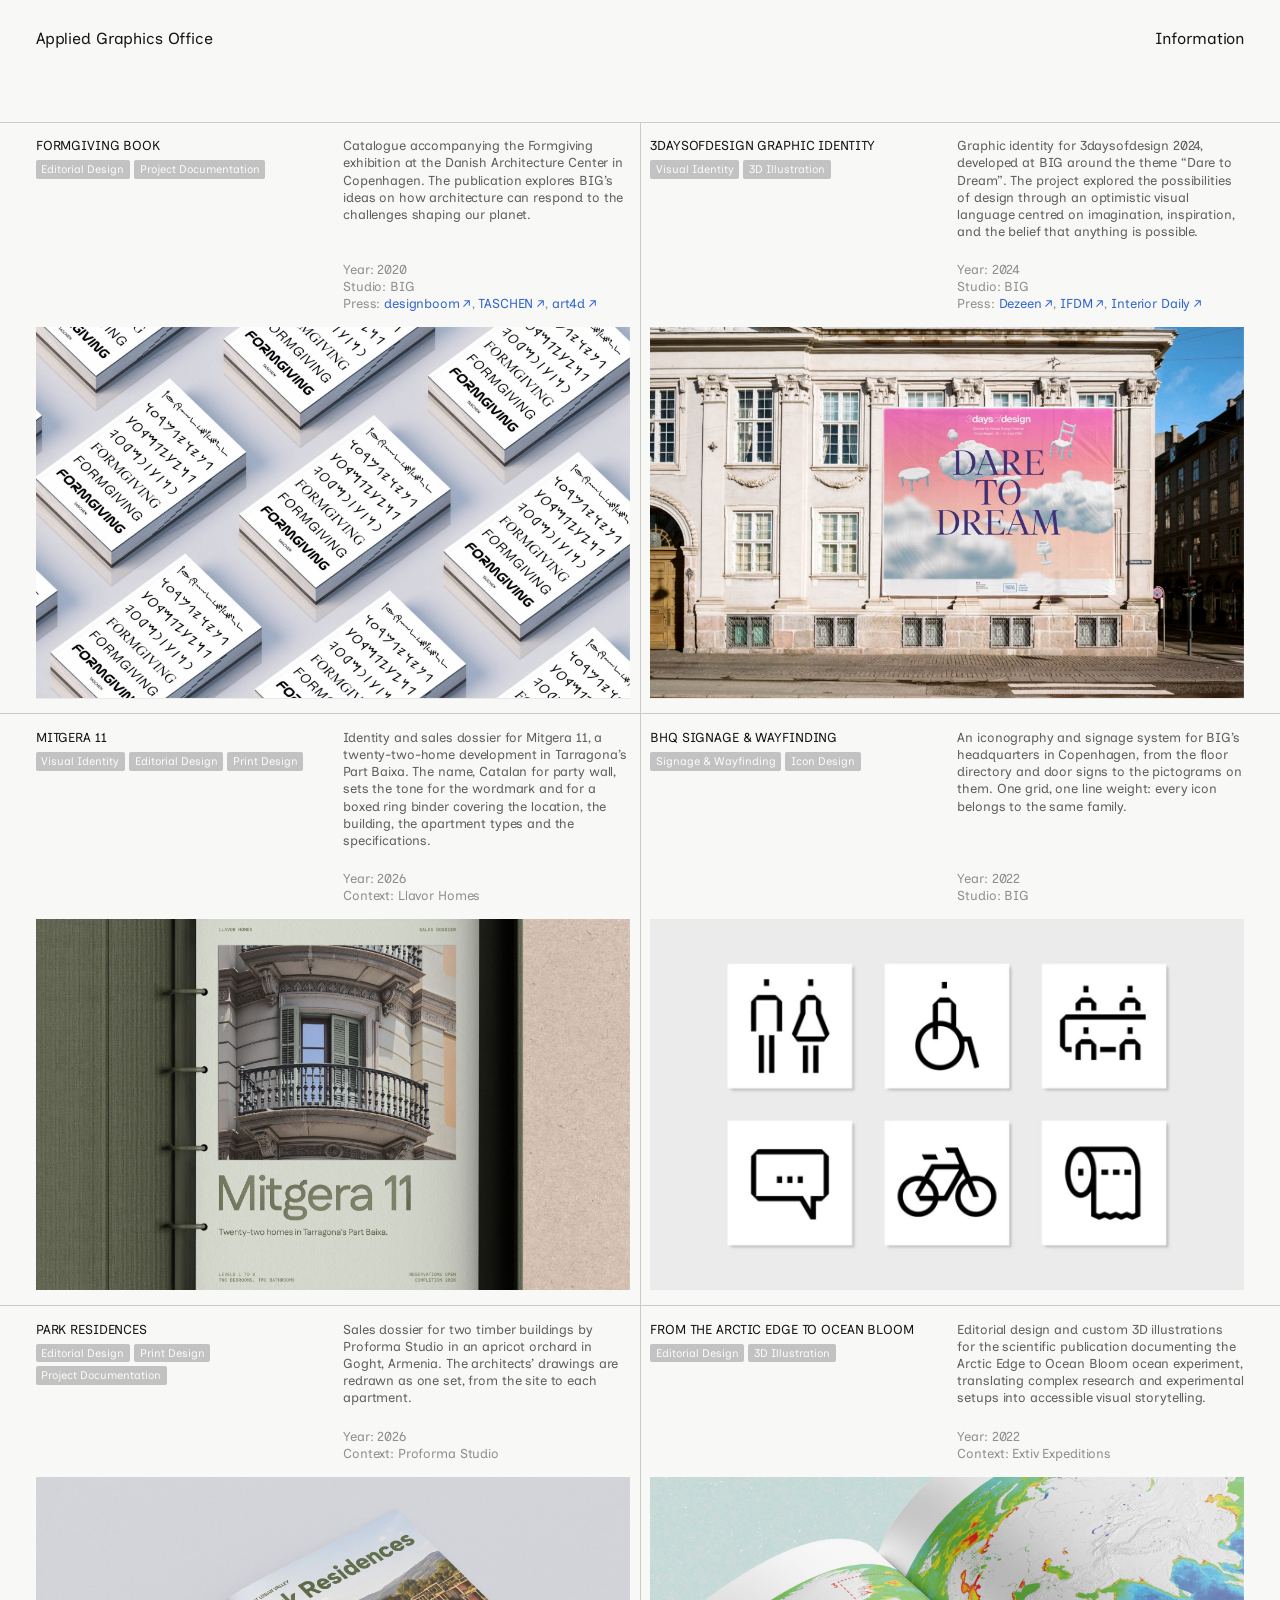
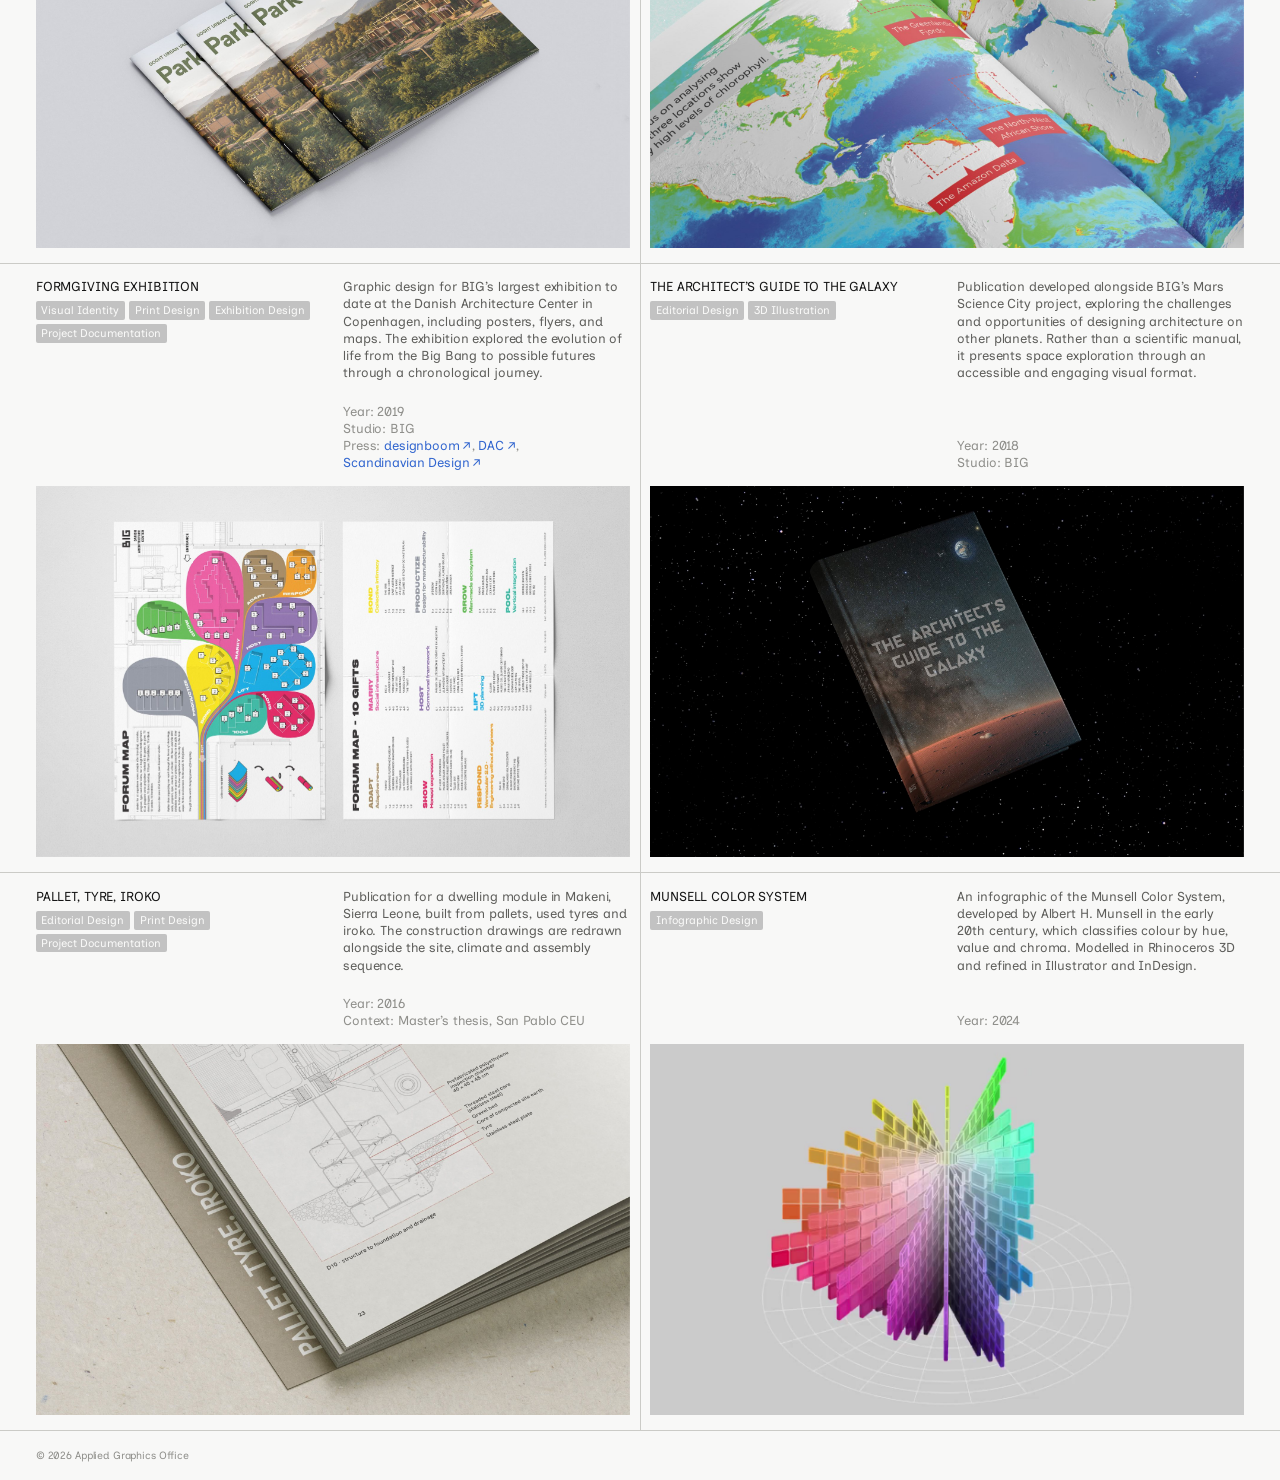
==== commit 4101c148: "Selected filter pills: #8f8f8f Co-Authored-By: Claude Opus 5.5 <noreply@anthropic.com> Claude-Sessio" ====
--- a/index.html
+++ b/index.html
@@ -81,7 +81,7 @@
 .tag,.filter-clear{letter-spacing:0;background:var(--tag);color:var(--tag-ink);font-size:.86em;line-height:1;padding:.36em .5em .32em;border-radius:2px;
   cursor:pointer;transition:background-color .15s}
 @media (hover:hover){.tag:hover{background:var(--tag-hover)}}
-.tag.active,.filter-clear{background:var(--meta)}
+.tag.active,.filter-clear{background:#8f8f8f}
 .filter-clear{display:inline-flex;align-items:center;gap:.45em}
 .filters .tag,.filters .filter-clear{font-size:calc(var(--s-body)*.86)}
 .filter-clear svg{width:.75em;height:.75em;stroke-width:2}
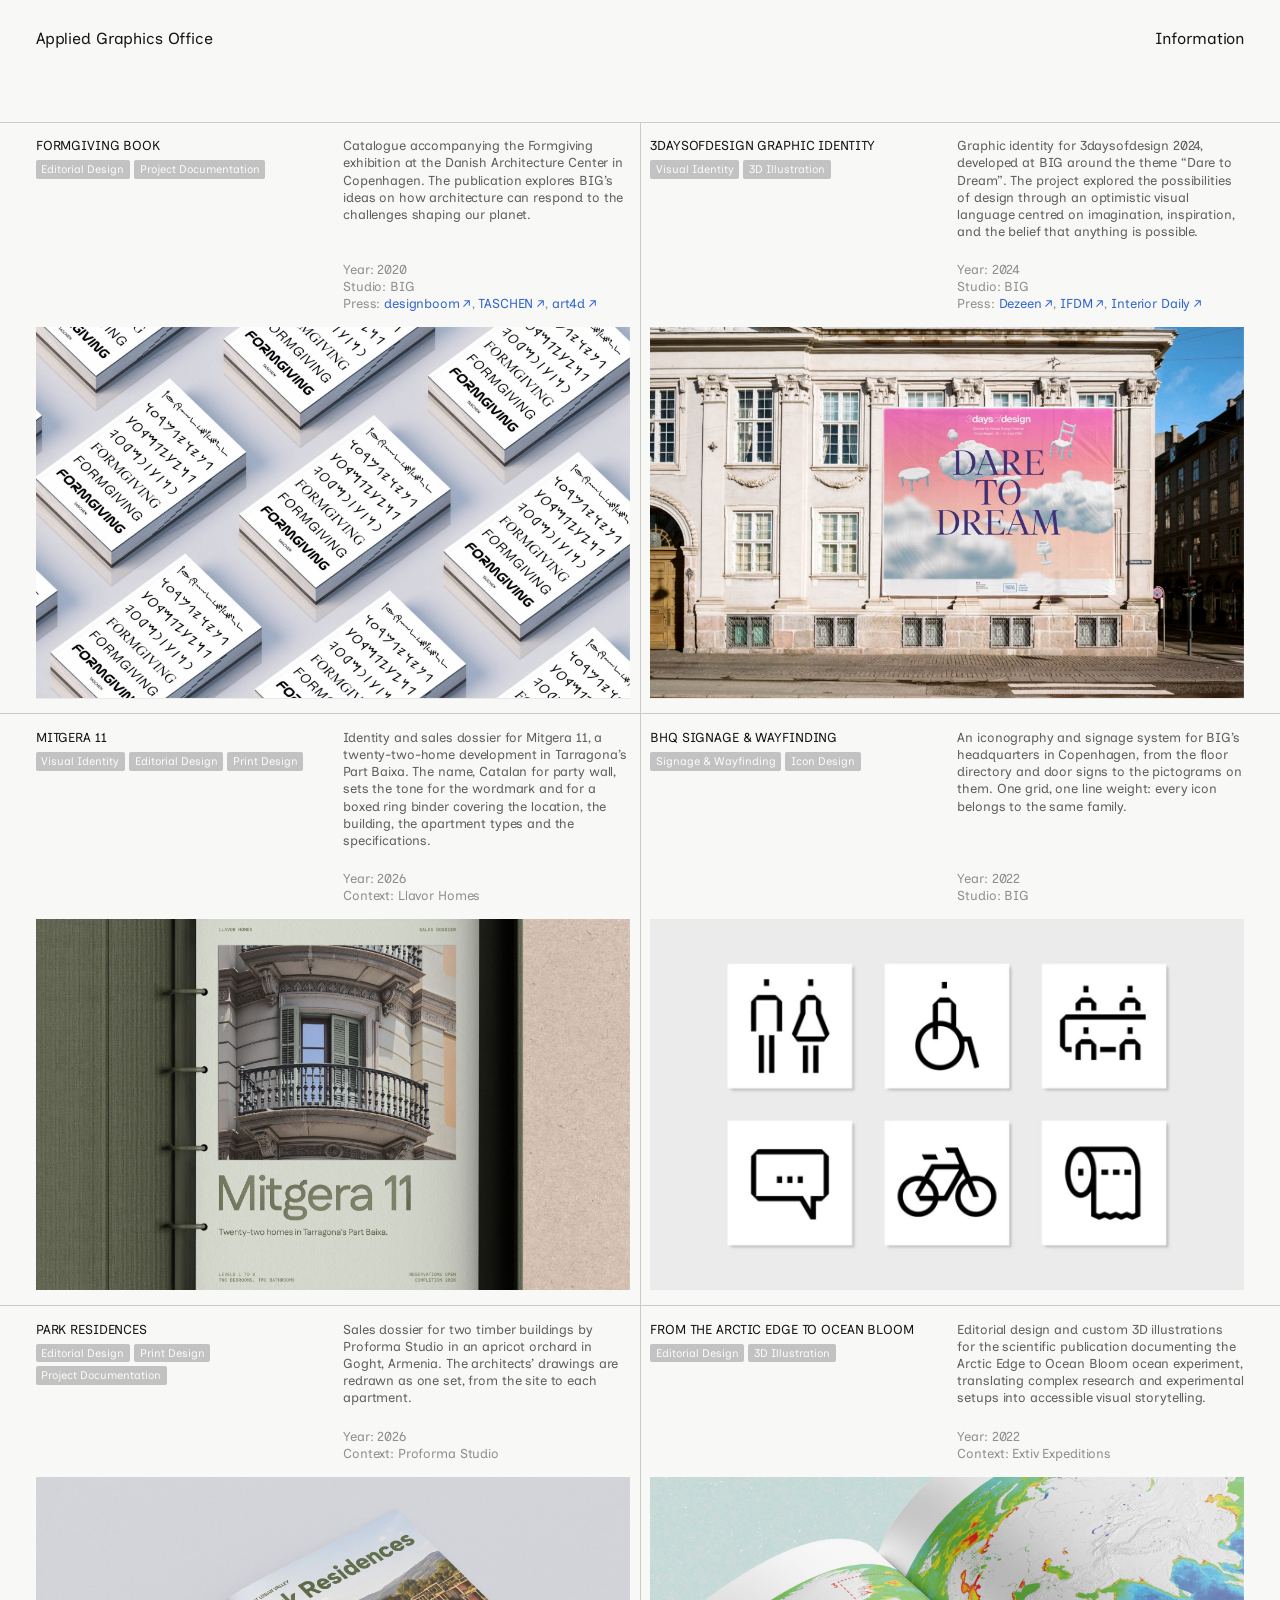
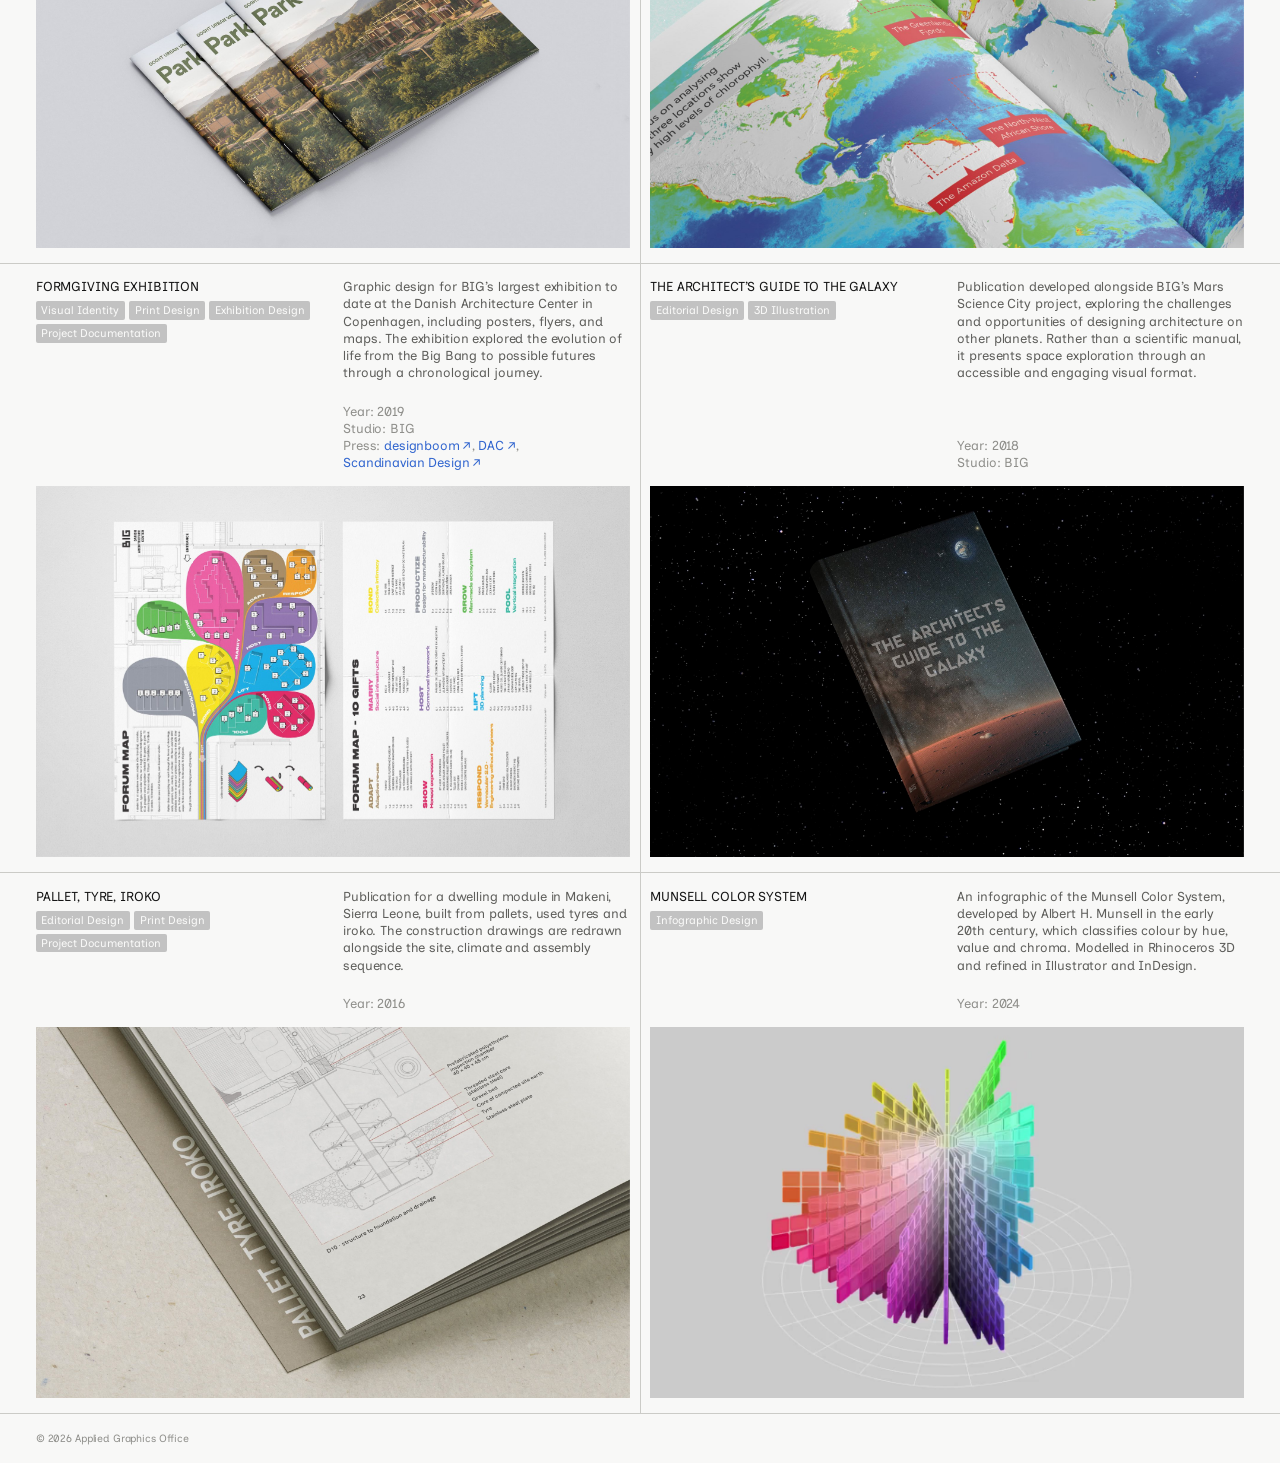
==== commit d8725a1c: "Pallet, Tyre, Iroko: drop context line Co-Authored-By: Claude Opus 5.5 <noreply@anthropic.com> Claud" ====
--- a/index.html
+++ b/index.html
@@ -250,7 +250,7 @@
     </div>
     <div class="body">
       <p>Publication for a dwelling module in Makeni, Sierra Leone, built from pallets, used tyres and iroko. The construction drawings are redrawn alongside the site, climate and assembly sequence.</p>
-      <p class="meta">Year: 2016<br>Context: Master’s thesis, San Pablo CEU</p>
+      <p class="meta">Year: 2016</p>
     </div>
     <div class="slides" data-count="17">
       <button class="frame" type="button" aria-label="Enlarge Pallet, Tyre, Iroko"><img src="img/pallet-tyre-iroko-1.jpg" alt="Open book, close-up of detail D10: the tyre footing, steel core and drainage, with red leader lines" loading="lazy" decoding="async"><img src="img/pallet-tyre-iroko-2.jpg" alt="The closed book at an angle, kraft cover with a photograph glued on and white type" loading="lazy" decoding="async" hidden><img src="img/pallet-tyre-iroko-3.jpg" alt="Cover open on the opening page: the finished module drawn above a short paragraph" loading="lazy" decoding="async" hidden><img src="img/pallet-tyre-iroko-4.jpg" alt="Close-up of the opening page: the module drawing and the text about building from parts already in circulation" loading="lazy" decoding="async" hidden><img src="img/pallet-tyre-iroko-5.jpg" alt="Spread 5–6: the Context divider and the brief, with climate charts and figures" loading="lazy" decoding="async" hidden><img src="img/pallet-tyre-iroko-6.jpg" alt="Spread 7–8: Makeni, Sierra Leone, text and three photographs" loading="lazy" decoding="async" hidden><img src="img/pallet-tyre-iroko-7.jpg" alt="Spread 9–10: full-bleed photograph of market stalls built from round timber poles and metal sheet" loading="lazy" decoding="async" hidden><img src="img/pallet-tyre-iroko-8.jpg" alt="Spread 13–14: aggregation and growth, the six principles, the roof plan and a field photograph" loading="lazy" decoding="async" hidden><img src="img/pallet-tyre-iroko-9.jpg" alt="Spread 15–16: pallet, tyre and iroko, each with a photograph, data and a joint drawing" loading="lazy" decoding="async" hidden><img src="img/pallet-tyre-iroko-10.jpg" alt="Close-up of the D1 tyre footing and D4 truss joint, with the red sewing thread in the gutter" loading="lazy" decoding="async" hidden><img src="img/pallet-tyre-iroko-11.jpg" alt="Spread 17–18: the assembly sequence in eleven axonometric steps" loading="lazy" decoding="async" hidden><img src="img/pallet-tyre-iroko-12.jpg" alt="Spread 19–20: sections A-A and B-B" loading="lazy" decoding="async" hidden><img src="img/pallet-tyre-iroko-13.jpg" alt="Close-up of section B-B: two roofs meeting over the shared gutter, details D9 and D10 marked in red" loading="lazy" decoding="async" hidden><img src="img/pallet-tyre-iroko-14.jpg" alt="Spread 21–22: quantities per module and the module plan" loading="lazy" decoding="async" hidden><img src="img/pallet-tyre-iroko-15.jpg" alt="Spread 23–24: details D9 and D10, and water and power" loading="lazy" decoding="async" hidden><img src="img/pallet-tyre-iroko-16.jpg" alt="Spread 25–26: a path through the palms, and the colophon" loading="lazy" decoding="async" hidden><img src="img/pallet-tyre-iroko-17.jpg" alt="The closed book from above, kraft cover with a photograph glued on and white type" loading="lazy" decoding="async" hidden></button>
@@ -341,7 +341,7 @@
 <div id="info-view" hidden>
   <div class="top info-top">
   <main class="info">
-    <p><a class="mark" href="#">Applied Graphics Office</a> is a design studio founded by Paula Madrid, working at the intersection of space, information and graphic design.</p>
+    <p><a class="mark" href="#">Applied Graphics Office</a> <span class="fade">is a design studio founded by Paula Madrid, working at the intersection of space, information and graphic design.</span></p>
     <p>The studio focuses on signage and wayfinding, visual identity and editorial design for studios, institutions and cultural projects, locally and internationally. With a background in architecture, it treats graphic design as part of how things are built and understood: not something applied afterwards, but a layer of how a project is read, navigated and communicated, from the identity system to the finished space.</p>
     <p class="contact">Email: <a href="mailto:hi@appliedgraphicsoffice.com">hi@appliedgraphicsoffice.com</a><br>Instagram: <a href="https://www.instagram.com/appliedgraphicsoffice/" target="_blank" rel="noopener">@appliedgraphicsoffice</a></p>
   </main>
@@ -380,8 +380,7 @@
     var el = h && document.getElementById(h);
     if (el) el.scrollIntoView(); else if (!h) window.scrollTo(0, 0);
   }
-  window.addEventListener('hashchange', route);
-  route();
+  route(); // on load: no transition; later view changes animate (see the end of this file)
 
   /* slideshows */
   function imgs(s) { return s.querySelectorAll('.frame > img, .frame > video'); }
@@ -499,7 +498,6 @@
   }
   alignRows();
   window.addEventListener('resize', alignRows);
-  window.addEventListener('hashchange', alignRows); // the work view measures 0 while hidden
   if (document.fonts) document.fonts.ready.then(alignRows);
 
   /* tag filter: pills add up; the grid shows every project that has any of the chosen tags,
@@ -577,6 +575,32 @@
     }, { passive: true });
     el.addEventListener('click', function (e) { if (el.dataset.swiped) { e.stopPropagation(); e.preventDefault(); } }, true);
   }
+
+  /* switching between Work and Information: the name stays put, everything else fades out,
+     then the other view comes in piece by piece, like the filter */
+  var viewBusy = false;
+  function pieces(v) {
+    if (v === info) return Array.prototype.slice.call(info.querySelectorAll('.info-top > .nav, .info .fade, .info > p:not(:first-child)'));
+    return [work.querySelector('.work-top .nav'), bar].concat(all.filter(function (p) { return !p.hidden; }).slice(0, 9));
+  }
+  function onHash() {
+    var toInfo = location.hash === '#information', from = toInfo ? work : info;
+    if (from.hidden || viewBusy || reduce.matches || !grid.animate) { route(); alignRows(); return; }
+    viewBusy = true;
+    var out = from === work ? [work.querySelector('.work-top .nav'), bar, grid] : pieces(info);
+    var last;
+    out.forEach(function (el) { last = el.animate([{ opacity: 1 }, { opacity: 0 }], { duration: 160, easing: 'ease-out', fill: 'forwards' }); });
+    last.onfinish = function () {
+      route(); alignRows();
+      out.forEach(function (el) { el.getAnimations().forEach(function (a) { a.cancel(); }); });
+      pieces(toInfo ? info : work).forEach(function (el, k) {
+        el.animate([{ opacity: 0, transform: 'translateY(10px)' }, { opacity: 1, transform: 'none' }],
+                   { duration: 380, delay: Math.min(k, 8) * 45, easing: 'cubic-bezier(.25,.8,.25,1)', fill: 'backwards' });
+      });
+      viewBusy = false;
+    };
+  }
+  window.addEventListener('hashchange', onHash);
 })();
 </script>
 </body>
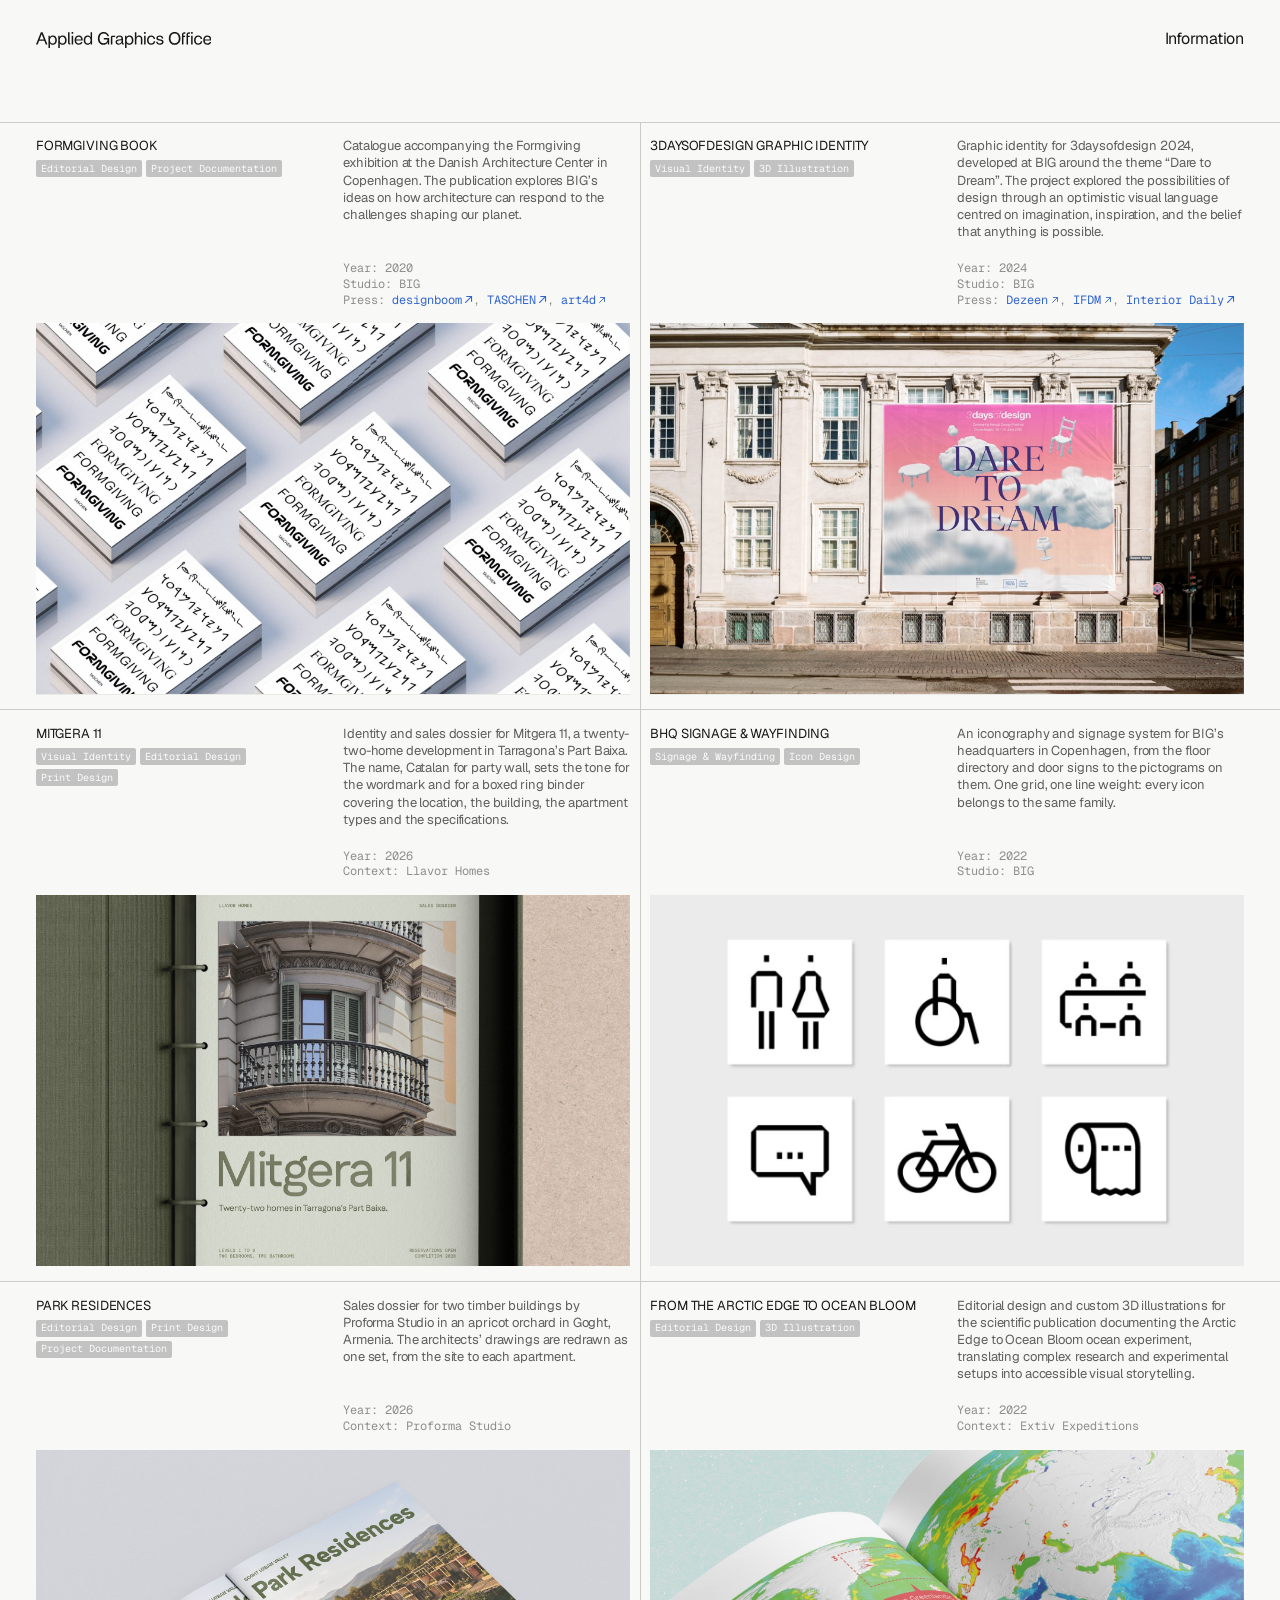
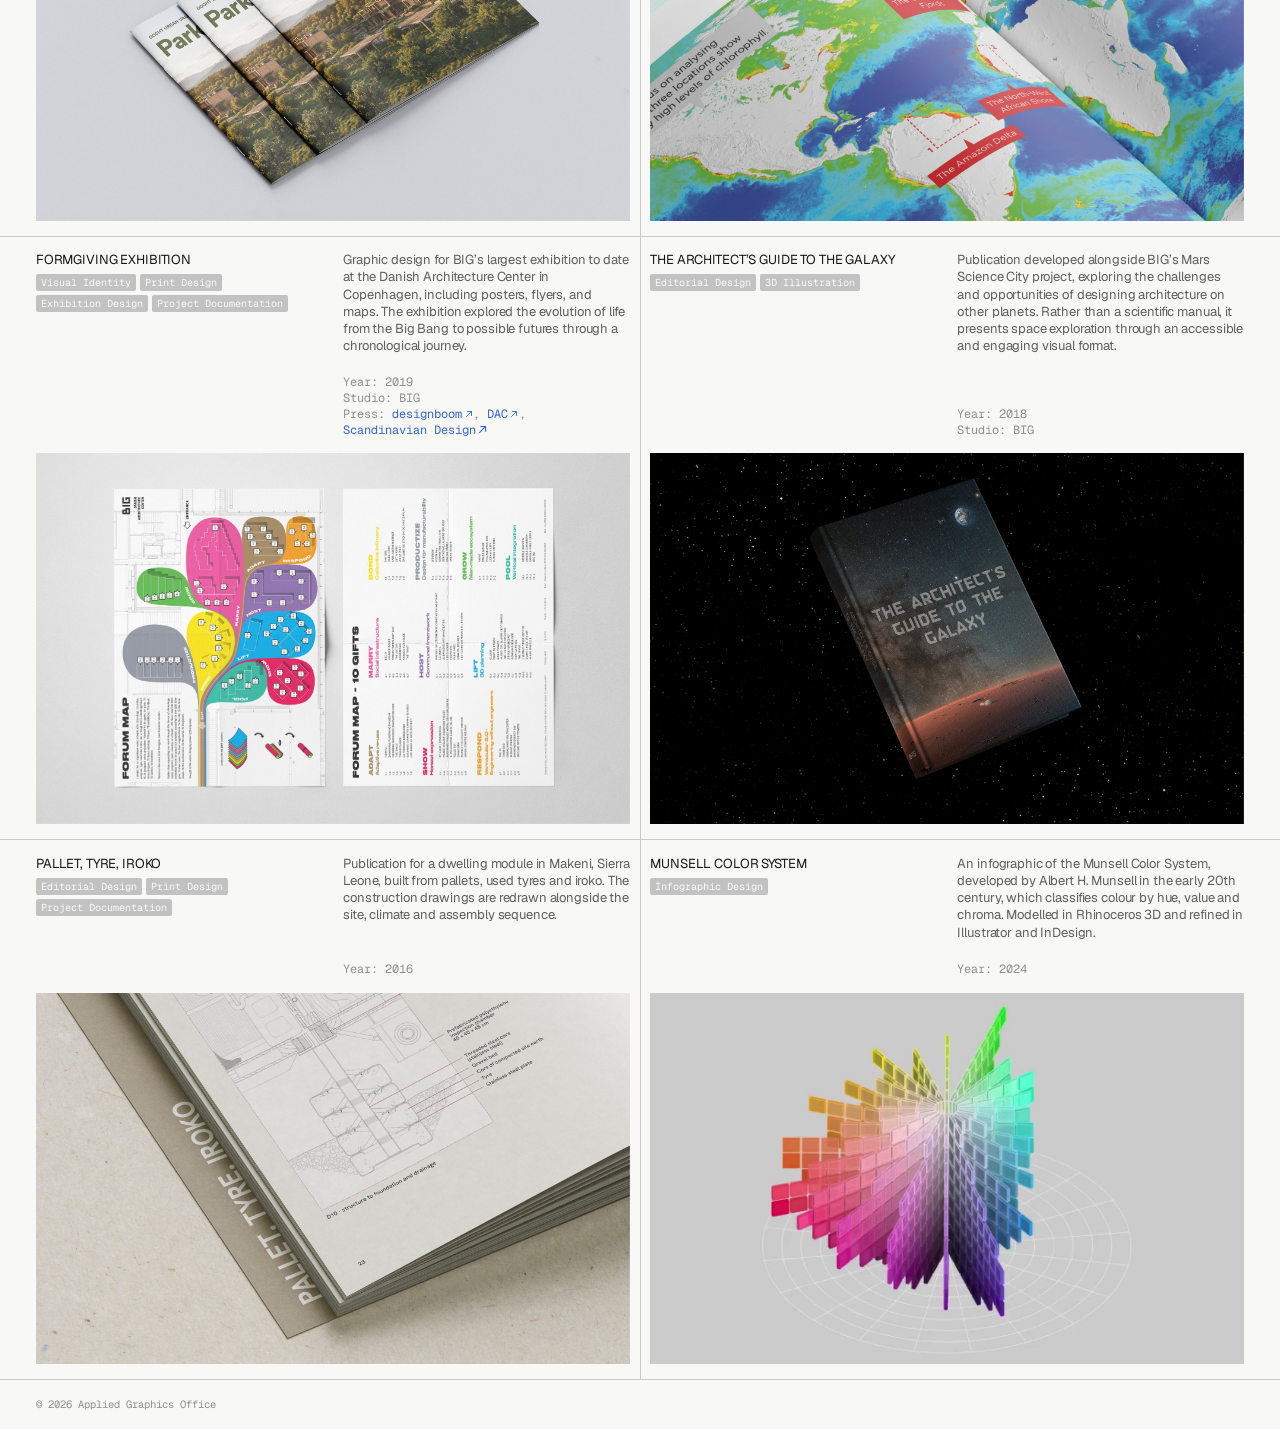
==== commit 37a6c78a: "Britti wordmark in the header; Geist and Geist Mono for text - Header name is now the Britti Sans wo" ====
--- a/index.html
+++ b/index.html
@@ -16,16 +16,20 @@
 <link rel="icon" href="favicon.ico" sizes="32x32">
 <link rel="icon" href="favicon.svg" type="image/svg+xml">
 <link rel="apple-touch-icon" href="apple-touch-icon.png">
-<link rel="preload" href="fonts/inclusive-sans-latin-400-normal.woff2" as="font" type="font/woff2" crossorigin>
+<link rel="preload" href="fonts/geist-latin-400-normal.woff2" as="font" type="font/woff2" crossorigin>
+<link rel="preload" href="fonts/geist-mono-latin-400-normal.woff2" as="font" type="font/woff2" crossorigin>
 <style>
-@font-face{font-family:"Inclusive Sans";font-style:normal;font-weight:400;font-display:swap;src:url(fonts/inclusive-sans-latin-400-normal.woff2) format("woff2");unicode-range:U+0000-00FF,U+0131,U+0152-0153,U+02BB-02BC,U+02C6,U+02DA,U+02DC,U+0304,U+0308,U+0329,U+2000-206F,U+20AC,U+2122,U+2191,U+2193,U+2212,U+2215,U+FEFF,U+FFFD}
-@font-face{font-family:"Inclusive Sans";font-style:normal;font-weight:400;font-display:swap;src:url(fonts/inclusive-sans-latin-ext-400-normal.woff2) format("woff2");unicode-range:U+0100-02BA,U+02BD-02C5,U+02C7-02CC,U+02CE-02D7,U+02DD-02FF,U+0304,U+0308,U+0329,U+1D00-1DBF,U+1E00-1E9F,U+1EF2-1EFF,U+2020,U+20A0-20AB,U+20AD-20C0,U+2113,U+2C60-2C7F,U+A720-A7FF}
+@font-face{font-family:"Geist";font-style:normal;font-weight:400;font-display:swap;src:url(fonts/geist-latin-400-normal.woff2) format("woff2");unicode-range:U+0000-00FF,U+0131,U+0152-0153,U+02BB-02BC,U+02C6,U+02DA,U+02DC,U+0304,U+0308,U+0329,U+2000-206F,U+20AC,U+2122,U+2191,U+2193,U+2212,U+2215,U+FEFF,U+FFFD}
+@font-face{font-family:"Geist";font-style:normal;font-weight:400;font-display:swap;src:url(fonts/geist-latin-ext-400-normal.woff2) format("woff2");unicode-range:U+0100-02BA,U+02BD-02C5,U+02C7-02CC,U+02CE-02D7,U+02DD-02FF,U+0304,U+0308,U+0329,U+1D00-1DBF,U+1E00-1E9F,U+1EF2-1EFF,U+2020,U+20A0-20AB,U+20AD-20C0,U+2113,U+2C60-2C7F,U+A720-A7FF}
+@font-face{font-family:"Geist Mono";font-style:normal;font-weight:400;font-display:swap;src:url(fonts/geist-mono-latin-400-normal.woff2) format("woff2");unicode-range:U+0000-00FF,U+0131,U+0152-0153,U+02BB-02BC,U+02C6,U+02DA,U+02DC,U+0304,U+0308,U+0329,U+2000-206F,U+20AC,U+2122,U+2191,U+2193,U+2212,U+2215,U+FEFF,U+FFFD}
+@font-face{font-family:"Geist Mono";font-style:normal;font-weight:400;font-display:swap;src:url(fonts/geist-mono-latin-ext-400-normal.woff2) format("woff2");unicode-range:U+0100-02BA,U+02BD-02C5,U+02C7-02CC,U+02CE-02D7,U+02DD-02FF,U+0304,U+0308,U+0329,U+1D00-1DBF,U+1E00-1E9F,U+1EF2-1EFF,U+2020,U+20A0-20AB,U+20AD-20C0,U+2113,U+2C60-2C7F,U+A720-A7FF}
 /* 8-column grid, 4 per half; rules mark rows and the centre line. Light only, by design. */
 :root{
   --bg:#f8f8f7; --ink:#161616; --text:#5e5e5b; --meta:#8f8f8b; --rule:#cbcbc7; --tag-hover:#a9a9a9;
   --pill:#eeeeec; --link:#3266cf;
   --tag:#c2c2c2; --tag-ink:#fbfbfa; --on-img:#ffffff;
-  --font:"Inclusive Sans", "Helvetica Neue", Arial, sans-serif;
+  --font:"Geist", "Helvetica Neue", Arial, sans-serif;
+  --mono:"Geist Mono", ui-monospace, Menlo, Consolas, monospace;
   --m:2.8vw;            /* outer margin */
   --g:1.6vw;            /* gutter */
   --s-body:clamp(13px, .86vw, 17px);
@@ -59,6 +63,8 @@
 .work-top .filters{grid-column:1/-1;grid-row:2;align-self:end;justify-self:start;display:flex;flex-wrap:wrap;gap:4px}
 .filters:empty{display:none}
 .work-top .mark{justify-self:start}
+/* wordmark: Britti Sans outlines, same width as the old type name. Cap height about .78em; the negative margin puts its baseline on the text baseline */
+.wordmark{display:inline-block;vertical-align:baseline;height:1em;width:10.96em;margin-bottom:-.218em;fill:currentColor;stroke:none}
 .top-r{display:flex;align-items:baseline;gap:1em;min-width:0}
 .top-r .nav{margin-left:auto}
 .info-top{min-height:0;padding-bottom:4vw} /* same box as the work header, so the name sits in the same spot */
@@ -78,23 +84,23 @@
 .tags{list-style:none;margin:.45em 0 0;padding:0;display:flex;flex-wrap:wrap;gap:4px}
 .tags li{display:flex}
 /* pills filter the grid; the active one turns dark */
-.tag,.filter-clear{letter-spacing:0;background:var(--tag);color:var(--tag-ink);font-size:.86em;line-height:1;padding:.36em .5em .32em;border-radius:2px;
+.tag,.filter-clear{font-family:var(--mono);letter-spacing:0;background:var(--tag);color:var(--tag-ink);font-size:.78em;line-height:1;padding:.36em .5em .32em;border-radius:2px;
   cursor:pointer;transition:background-color .15s}
 @media (hover:hover){.tag:hover{background:var(--tag-hover)}}
 .tag.active,.filter-clear{background:#8f8f8f}
 .filter-clear{display:inline-flex;align-items:center;gap:.45em}
-.filters .tag,.filters .filter-clear{font-size:calc(var(--s-body)*.86)}
+.filters .tag,.filters .filter-clear{font-size:calc(var(--s-body)*.78)}
 .filter-clear svg{width:.75em;height:.75em;stroke-width:2}
 @media (hover:hover){.filter-clear:hover{background:var(--text)}}
 .meta a,.info a:not(.mark){white-space:nowrap}
-/* ↗ after links that leave the site. Drawn as an icon because Inclusive Sans has no arrow glyph,
+/* ↗ after links that leave the site. Drawn as an icon so it matches across fonts,
    and a fallback font would differ between systems */
 a[target="_blank"]::after,a[href^="mailto:"]::after{content:"";display:inline-block;width:.7em;height:.7em;margin-left:.2em;vertical-align:0;background:currentColor;
   -webkit-mask:url("data:image/svg+xml,%3Csvg xmlns='http://www.w3.org/2000/svg' viewBox='0 0 16 16'%3E%3Cpath d='M3 13 13 3M5 3h8v8' fill='none' stroke='%23000' stroke-width='1.8' stroke-linecap='round' stroke-linejoin='round'/%3E%3C/svg%3E") center/contain no-repeat;
   mask:url("data:image/svg+xml,%3Csvg xmlns='http://www.w3.org/2000/svg' viewBox='0 0 16 16'%3E%3Cpath d='M3 13 13 3M5 3h8v8' fill='none' stroke='%23000' stroke-width='1.8' stroke-linecap='round' stroke-linejoin='round'/%3E%3C/svg%3E") center/contain no-repeat}
 .meta a{color:var(--link);border-bottom:1px solid transparent}
 .meta a:hover{color:var(--link);border-bottom-color:currentColor}
-.meta{color:var(--meta);margin-top:auto} /* year and client sit on the image; the gap above them flexes */
+.meta{font-family:var(--mono);font-size:.92em;letter-spacing:0;color:var(--meta);margin-top:auto} /* year and client sit on the image; the gap above them flexes */
 
 
 /* slideshow */
@@ -126,7 +132,7 @@
 .info a:not(.mark):hover{color:var(--link);border-bottom-color:currentColor}
 
 /* footer */
-.foot{font-size:var(--s-small);color:var(--meta);padding:1.4vw max(var(--m), env(safe-area-inset-right,0px)) max(1.4vw, env(safe-area-inset-bottom,0px)) max(var(--m), env(safe-area-inset-left,0px))}
+.foot{font-family:var(--mono);letter-spacing:0;font-size:var(--s-small);color:var(--meta);padding:1.4vw max(var(--m), env(safe-area-inset-right,0px)) max(1.4vw, env(safe-area-inset-bottom,0px)) max(var(--m), env(safe-area-inset-left,0px))}
 
 /* lightbox */
 .lightbox{position:fixed;inset:0;z-index:20;background:var(--bg);display:flex;align-items:center;justify-content:center;color:var(--ink)}
@@ -175,7 +181,7 @@
 <body>
 <div id="work-view">
   <header class="top work-top">
-    <a class="mark" href="#">Applied Graphics Office</a>
+    <a class="mark" href="#"><svg class="wordmark" viewBox="76.25 113.75 2521.75 230.00" role="img" aria-label="Applied Graphics Office"><path transform="matrix(1,0,0,-1,189.0685,220.794)" d="M0 0-30 76.5H-31L-60.75 0ZM-43.25 102.25H-17.5L52-72.75H27.75L7-20.25H-67.75L-88.25-72.75H-112.75Z"/><path transform="matrix(1,0,0,-1,353.8156,230.794)" d="M0 0C0 28.75-14.5 47.5-37.75 47.5-61.25 47.5-77.25 28.75-77.25 0-77.25-28.75-61.25-47.75-37.75-47.75-14.5-47.75 0-28.75 0 0M-98.25 62.75H-78.75V40C-70 57-54.5 66.5-34 66.5-.25 66.5 22.25 40.5 22.25 0 22.25-40.5-.25-66.5-34-66.5-53-66.5-67.75-58.5-76.75-43.75V-112.75H-98.25Z"/><path transform="matrix(1,0,0,-1,494.8146,230.794)" d="M0 0C0 28.75-14.5 47.5-37.75 47.5-61.25 47.5-77.25 28.75-77.25 0-77.25-28.75-61.25-47.75-37.75-47.75-14.5-47.75 0-28.75 0 0M-98.25 62.75H-78.75V40C-70 57-54.5 66.5-34 66.5-.25 66.5 22.25 40.5 22.25 0 22.25-40.5-.25-66.5-34-66.5-53-66.5-67.75-58.5-76.75-43.75V-112.75H-98.25Z"/><path transform="matrix(1,0,0,-1,537.3166,269.544)" d="M0 0V151H21.5V-5H32.5V-24H23.25C8.5-24 0-15.5 0 0"/><path transform="matrix(1,0,0,-1,0,461.131)" d="M589.315 293.087H610.815V167.587H589.315ZM586.065 333.837C586.065 341.337 592.065 347.337 600.065 347.337 607.815 347.337 613.815 341.337 613.815 333.837 613.815 326.087 607.815 320.587 600.065 320.587 592.065 320.587 586.065 326.087 586.065 333.837"/><path transform="matrix(1,0,0,-1,725.8146,219.794)" d="M0 0C.75 20.25-11.75 37.25-35.75 37.25-56 37.25-70 23-72.5 0ZM-95-11.25C-95 28.75-71.75 55.5-34.75 55.5 3.75 55.5 26.75 26.5 21.5-17.25H-73C-71.75-43.25-57.75-59-34.25-59-14.5-59-4.5-47.5-1.5-38.25H20C14.25-60.25-4-77.5-34.25-77.5-71.5-77.5-95-51.5-95-11.25"/><path transform="matrix(1,0,0,-1,861.3127,230.794)" d="M0 0C0 28.75-16 47.5-39.25 47.5-62.5 47.5-77 28.75-77 0-77-28.75-62.5-47.5-39.25-47.5-16-47.5 0-28.75 0 0M-99.25 0C-99.25 40.5-76.75 66.5-43 66.5-23.75 66.5-9.25 58.25-.25 43.25V112.25H21.25V-62.75H1.5V-40.5C-7.25-57.25-22.5-66.5-43-66.5-76.75-66.5-99.25-40.5-99.25 0"/><path transform="matrix(1,0,0,-1,966.0617,206.044)" d="M0 0C0 55.25 33 91.25 84 91.25 125 91.25 153.75 67.75 160 31.25H137C132.25 55 111.75 70.5 84.5 70.5 47 70.5 23.75 43 23.75-.25 23.75-42.75 46.5-70.5 83.75-70.5 117.25-70.5 137.5-48.5 139.25-15H85.25V4.75H162.5V-87.5H143.25V-51C134.75-78 111.25-91.25 82-91.25 32.5-91.25 0-55.25 0 0"/><path transform="matrix(1,0,0,-1,1175.8107,168.044)" d="M0 0H39.5V-19H-1.75V-125.5H-23.25V-24C-23.25-8.5-14.75 0 0 0"/><path transform="matrix(1,0,0,-1,1306.8117,238.294)" d="M0 0V4.25L-39 1.75C-57.25 .5-64.25-6.75-64.25-19.25-64.25-34-54.75-40.75-39.75-40.75-17-40.75 0-25.25 0 0M-86.25-20.25C-86.25 1.75-71 15.5-41.75 17.5L-9.75 19.75C-3.75 20.25-.75 22.75-.75 31-.75 48.75-14 55.5-30.25 55.5-48.75 55.5-59.75 46.75-61.75 31H-82.75C-79 59.5-60 74-29.75 74 1.5 74 21.25 58.5 21.25 23.25V-36.25H31.25V-55.25H22C9.5-55.25 2.25-47.5 2.25-33.25V-31.5C-5.25-49-21.25-59-42.75-59-70.25-59-86.25-42.5-86.25-20.25"/><path transform="matrix(1,0,0,-1,1455.3107,230.794)" d="M0 0C0 28.75-14.5 47.5-37.75 47.5-61.25 47.5-77.25 28.75-77.25 0-77.25-28.75-61.25-47.75-37.75-47.75-14.5-47.75 0-28.75 0 0M-98.25 62.75H-78.75V40C-70 57-54.5 66.5-34 66.5-.25 66.5 22.25 40.5 22.25 0 22.25-40.5-.25-66.5-34-66.5-53-66.5-67.75-58.5-76.75-43.75V-112.75H-98.25Z"/><path transform="matrix(1,0,0,-1,1556.0597,183.294)" d="M0 0C-23 0-36.5-16.25-36.5-49V-110.25H-58V64.75H-36.5V-4.5C-29.25 11-15.5 19 3.5 19 32.25 19 49.75 .75 49.75-30.25V-110.25H28.25V-35.25C28.25-11.25 19 0 0 0"/><path transform="matrix(1,0,0,-1,0,461.131)" d="M1631.059 293.087H1652.559V167.587H1631.059ZM1627.809 333.837C1627.809 341.337 1633.809 347.337 1641.809 347.337 1649.559 347.337 1655.559 341.337 1655.559 333.837 1655.559 326.087 1649.559 320.587 1641.809 320.587 1633.809 320.587 1627.809 326.087 1627.809 333.837"/><path transform="matrix(1,0,0,-1,1672.5587,230.794)" d="M0 0C0 40.25 24.5 66.5 60.75 66.5 91.5 66.5 113.5 47.5 117.5 15.75H96C93.25 35 79 47.5 60.5 47.5 37.75 47.5 22.25 28.75 22.25 0 22.25-28.75 38-47.5 60.75-47.5 79.25-47.5 94.75-34.75 97.5-15H118.75C115.25-47 91.75-66.5 60.75-66.5 24.5-66.5 0-40.25 0 0"/><path transform="matrix(1,0,0,-1,1910.5568,259.044)" d="M0 0C0-23.25-19.5-38.25-50.75-38.25-85-38.25-105.75-20.5-106.5 6H-86.5C-84.5-9.5-73.5-20-51-20-33-20-21.75-13-21.75 .5-21.75 10.75-28.5 16-43.75 18.75L-62.75 22C-89.25 26.5-102.75 37.75-102.75 57-102.75 78.5-85.5 94.75-55 94.75-25.25 94.75-5.75 79-4 53H-24.75C-26.25 67.25-36.5 76.75-55.5 76.75-73 76.75-81.25 68.75-81.25 58-81.25 48.5-75 43-57.5 40L-38 36.5C-13.5 32 0 20 0 0"/><path transform="matrix(1,0,0,-1,2130.056,206.044)" d="M0 0C0 42.75-23.75 70.5-60 70.5-96 70.5-120 42.75-120 0-120-42.75-96-70.5-60-70.5-23.75-70.5 0-42.75 0 0M-143.75 0C-143.75 55.25-110.75 91.25-60 91.25-9.25 91.25 24 55.25 24 0 24-55.25-9.25-91.25-60-91.25-110.75-91.25-143.75-55.25-143.75 0"/><path transform="matrix(1,0,0,-1,2212.803,118.54401)" d="M0 0H11.25V-19H-9C-14.5-19-16.5-21-16.5-26.5V-49.5H8V-68.5H-16.25V-175H-37.75V-35.75C-37.75-13.5-25.25 0 0 0"/><path transform="matrix(1,0,0,-1,2278.801,118.54401)" d="M0 0H11.25V-19H-9C-14.5-19-16.5-21-16.5-26.5V-49.5H8V-68.5H-16.25V-175H-37.75V-35.75C-37.75-13.5-25.25 0 0 0"/><path transform="matrix(1,0,0,-1,0,461.131)" d="M2307.301 293.087H2328.801V167.587H2307.301ZM2304.051 333.837C2304.051 341.337 2310.051 347.337 2318.051 347.337 2325.801 347.337 2331.801 341.337 2331.801 333.837 2331.801 326.087 2325.801 320.587 2318.051 320.587 2310.051 320.587 2304.051 326.087 2304.051 333.837"/><path transform="matrix(1,0,0,-1,2348.801,230.794)" d="M0 0C0 40.25 24.5 66.5 60.75 66.5 91.5 66.5 113.5 47.5 117.5 15.75H96C93.25 35 79 47.5 60.5 47.5 37.75 47.5 22.25 28.75 22.25 0 22.25-28.75 38-47.5 60.75-47.5 79.25-47.5 94.75-34.75 97.5-15H118.75C115.25-47 91.75-66.5 60.75-66.5 24.5-66.5 0-40.25 0 0"/><path transform="matrix(1,0,0,-1,2575.802,219.794)" d="M0 0C.75 20.25-11.75 37.25-35.75 37.25-56 37.25-70 23-72.5 0ZM-95-11.25C-95 28.75-71.75 55.5-34.75 55.5 3.75 55.5 26.75 26.5 21.5-17.25H-73C-71.75-43.25-57.75-59-34.25-59-14.5-59-4.5-47.5-1.5-38.25H20C14.25-60.25-4-77.5-34.25-77.5-71.5-77.5-95-51.5-95-11.25"/></svg></a>
     <div class="top-r">
       <a class="nav" href="#information">Information</a>
     </div>
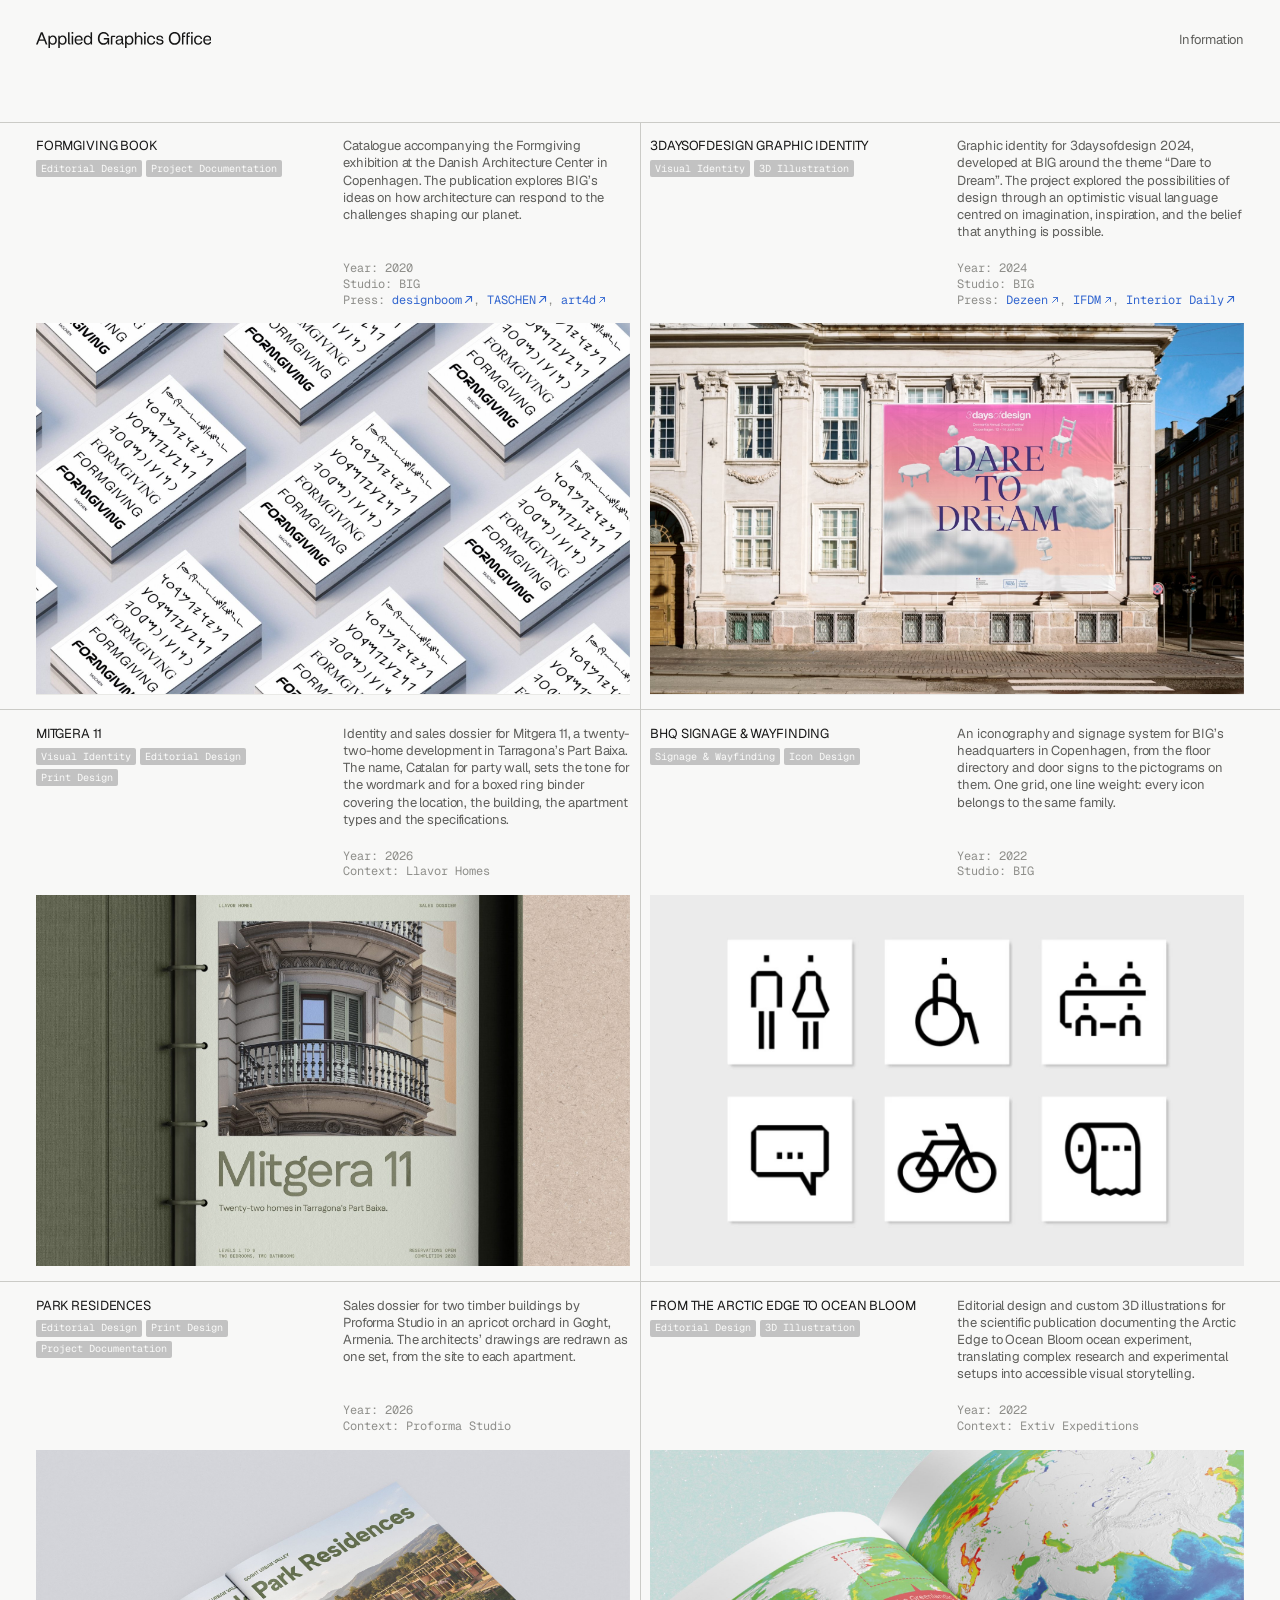
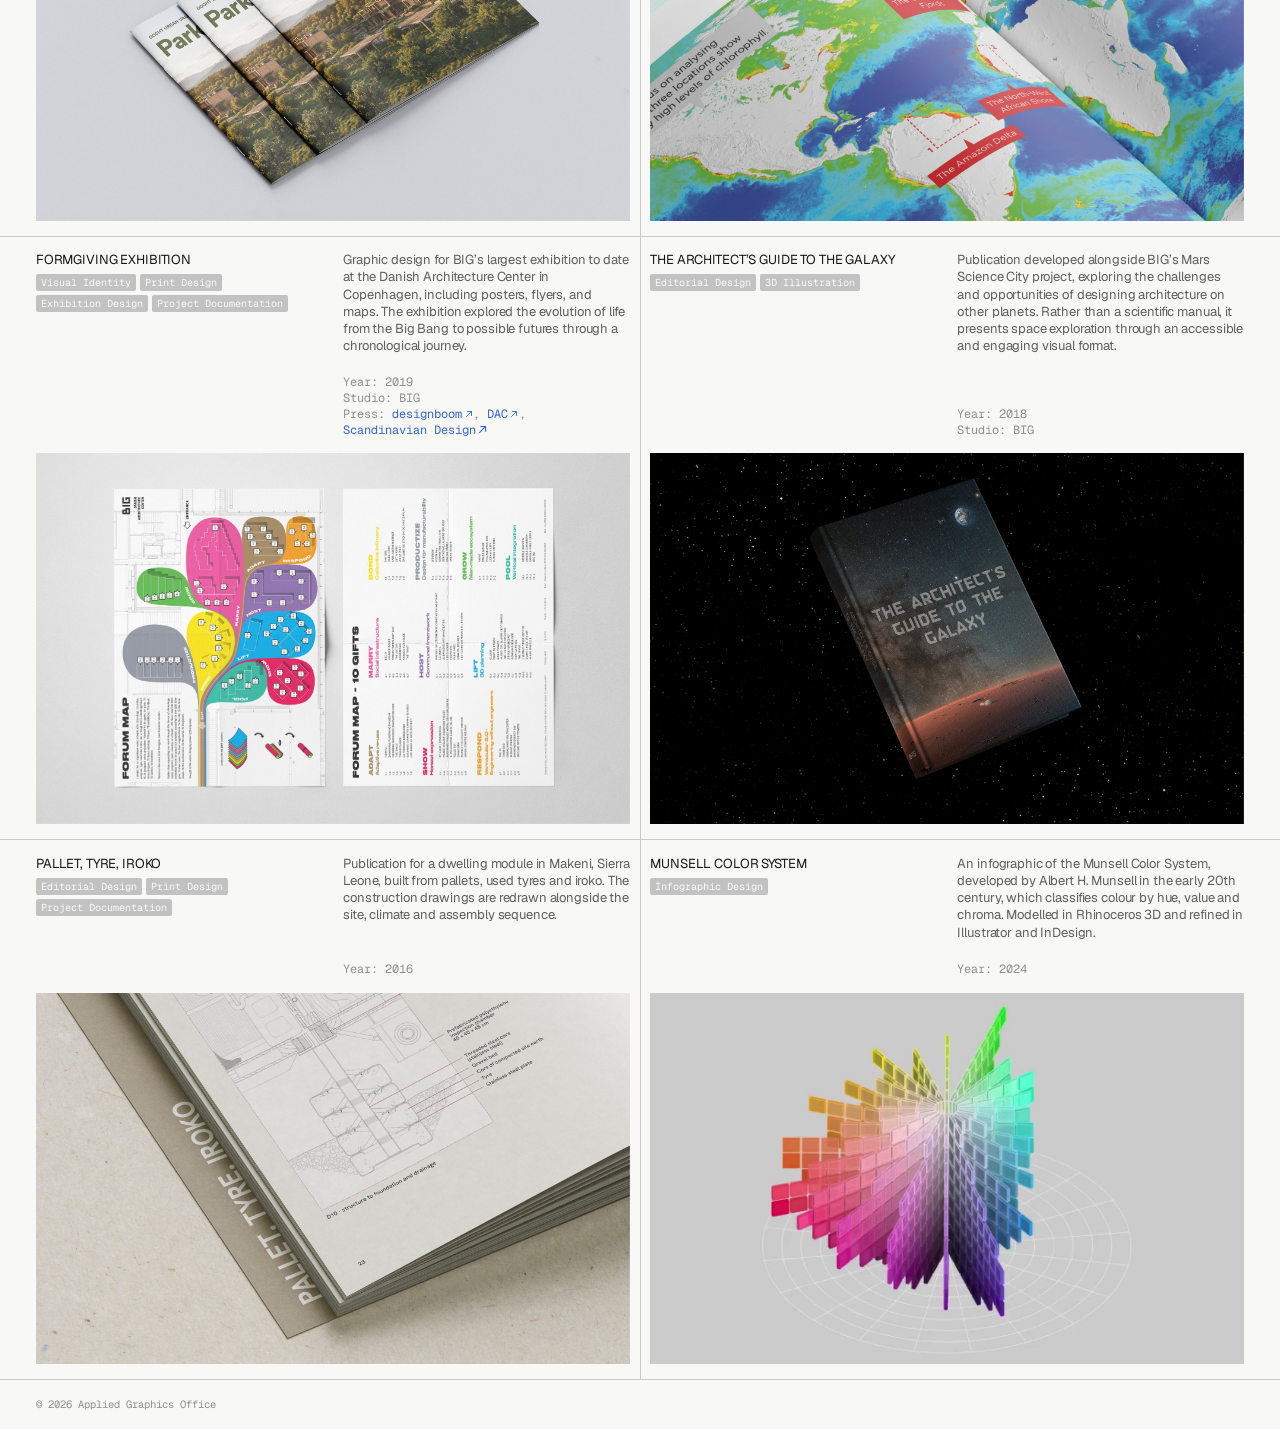
==== commit 3fffc7ae: "Wordmark on the Information page too; quieter nav links - Information view uses the same Britti word" ====
--- a/index.html
+++ b/index.html
@@ -67,6 +67,9 @@
 .wordmark{display:inline-block;vertical-align:baseline;height:1em;width:10.96em;margin-bottom:-.218em;fill:currentColor;stroke:none}
 .top-r{display:flex;align-items:baseline;gap:1em;min-width:0}
 .top-r .nav{margin-left:auto}
+/* Information / Work: smaller and grey, so the wordmark is the only thing in the header at its size and colour */
+.top .nav{font-size:var(--s-body);color:var(--text)}
+.top .nav:hover{color:var(--ink)}
 .info-top{min-height:0;padding-bottom:4vw} /* same box as the work header, so the name sits in the same spot */
 
 /* work grid */
@@ -347,7 +350,7 @@
 <div id="info-view" hidden>
   <div class="top info-top">
   <main class="info">
-    <p><a class="mark" href="#">Applied Graphics Office</a> <span class="fade">is a design studio founded by Paula Madrid, working at the intersection of space, information and graphic design.</span></p>
+    <p><a class="mark" href="#"><svg class="wordmark" viewBox="76.25 113.75 2521.75 230.00" role="img" aria-label="Applied Graphics Office"><path transform="matrix(1,0,0,-1,189.0685,220.794)" d="M0 0-30 76.5H-31L-60.75 0ZM-43.25 102.25H-17.5L52-72.75H27.75L7-20.25H-67.75L-88.25-72.75H-112.75Z"/><path transform="matrix(1,0,0,-1,353.8156,230.794)" d="M0 0C0 28.75-14.5 47.5-37.75 47.5-61.25 47.5-77.25 28.75-77.25 0-77.25-28.75-61.25-47.75-37.75-47.75-14.5-47.75 0-28.75 0 0M-98.25 62.75H-78.75V40C-70 57-54.5 66.5-34 66.5-.25 66.5 22.25 40.5 22.25 0 22.25-40.5-.25-66.5-34-66.5-53-66.5-67.75-58.5-76.75-43.75V-112.75H-98.25Z"/><path transform="matrix(1,0,0,-1,494.8146,230.794)" d="M0 0C0 28.75-14.5 47.5-37.75 47.5-61.25 47.5-77.25 28.75-77.25 0-77.25-28.75-61.25-47.75-37.75-47.75-14.5-47.75 0-28.75 0 0M-98.25 62.75H-78.75V40C-70 57-54.5 66.5-34 66.5-.25 66.5 22.25 40.5 22.25 0 22.25-40.5-.25-66.5-34-66.5-53-66.5-67.75-58.5-76.75-43.75V-112.75H-98.25Z"/><path transform="matrix(1,0,0,-1,537.3166,269.544)" d="M0 0V151H21.5V-5H32.5V-24H23.25C8.5-24 0-15.5 0 0"/><path transform="matrix(1,0,0,-1,0,461.131)" d="M589.315 293.087H610.815V167.587H589.315ZM586.065 333.837C586.065 341.337 592.065 347.337 600.065 347.337 607.815 347.337 613.815 341.337 613.815 333.837 613.815 326.087 607.815 320.587 600.065 320.587 592.065 320.587 586.065 326.087 586.065 333.837"/><path transform="matrix(1,0,0,-1,725.8146,219.794)" d="M0 0C.75 20.25-11.75 37.25-35.75 37.25-56 37.25-70 23-72.5 0ZM-95-11.25C-95 28.75-71.75 55.5-34.75 55.5 3.75 55.5 26.75 26.5 21.5-17.25H-73C-71.75-43.25-57.75-59-34.25-59-14.5-59-4.5-47.5-1.5-38.25H20C14.25-60.25-4-77.5-34.25-77.5-71.5-77.5-95-51.5-95-11.25"/><path transform="matrix(1,0,0,-1,861.3127,230.794)" d="M0 0C0 28.75-16 47.5-39.25 47.5-62.5 47.5-77 28.75-77 0-77-28.75-62.5-47.5-39.25-47.5-16-47.5 0-28.75 0 0M-99.25 0C-99.25 40.5-76.75 66.5-43 66.5-23.75 66.5-9.25 58.25-.25 43.25V112.25H21.25V-62.75H1.5V-40.5C-7.25-57.25-22.5-66.5-43-66.5-76.75-66.5-99.25-40.5-99.25 0"/><path transform="matrix(1,0,0,-1,966.0617,206.044)" d="M0 0C0 55.25 33 91.25 84 91.25 125 91.25 153.75 67.75 160 31.25H137C132.25 55 111.75 70.5 84.5 70.5 47 70.5 23.75 43 23.75-.25 23.75-42.75 46.5-70.5 83.75-70.5 117.25-70.5 137.5-48.5 139.25-15H85.25V4.75H162.5V-87.5H143.25V-51C134.75-78 111.25-91.25 82-91.25 32.5-91.25 0-55.25 0 0"/><path transform="matrix(1,0,0,-1,1175.8107,168.044)" d="M0 0H39.5V-19H-1.75V-125.5H-23.25V-24C-23.25-8.5-14.75 0 0 0"/><path transform="matrix(1,0,0,-1,1306.8117,238.294)" d="M0 0V4.25L-39 1.75C-57.25 .5-64.25-6.75-64.25-19.25-64.25-34-54.75-40.75-39.75-40.75-17-40.75 0-25.25 0 0M-86.25-20.25C-86.25 1.75-71 15.5-41.75 17.5L-9.75 19.75C-3.75 20.25-.75 22.75-.75 31-.75 48.75-14 55.5-30.25 55.5-48.75 55.5-59.75 46.75-61.75 31H-82.75C-79 59.5-60 74-29.75 74 1.5 74 21.25 58.5 21.25 23.25V-36.25H31.25V-55.25H22C9.5-55.25 2.25-47.5 2.25-33.25V-31.5C-5.25-49-21.25-59-42.75-59-70.25-59-86.25-42.5-86.25-20.25"/><path transform="matrix(1,0,0,-1,1455.3107,230.794)" d="M0 0C0 28.75-14.5 47.5-37.75 47.5-61.25 47.5-77.25 28.75-77.25 0-77.25-28.75-61.25-47.75-37.75-47.75-14.5-47.75 0-28.75 0 0M-98.25 62.75H-78.75V40C-70 57-54.5 66.5-34 66.5-.25 66.5 22.25 40.5 22.25 0 22.25-40.5-.25-66.5-34-66.5-53-66.5-67.75-58.5-76.75-43.75V-112.75H-98.25Z"/><path transform="matrix(1,0,0,-1,1556.0597,183.294)" d="M0 0C-23 0-36.5-16.25-36.5-49V-110.25H-58V64.75H-36.5V-4.5C-29.25 11-15.5 19 3.5 19 32.25 19 49.75 .75 49.75-30.25V-110.25H28.25V-35.25C28.25-11.25 19 0 0 0"/><path transform="matrix(1,0,0,-1,0,461.131)" d="M1631.059 293.087H1652.559V167.587H1631.059ZM1627.809 333.837C1627.809 341.337 1633.809 347.337 1641.809 347.337 1649.559 347.337 1655.559 341.337 1655.559 333.837 1655.559 326.087 1649.559 320.587 1641.809 320.587 1633.809 320.587 1627.809 326.087 1627.809 333.837"/><path transform="matrix(1,0,0,-1,1672.5587,230.794)" d="M0 0C0 40.25 24.5 66.5 60.75 66.5 91.5 66.5 113.5 47.5 117.5 15.75H96C93.25 35 79 47.5 60.5 47.5 37.75 47.5 22.25 28.75 22.25 0 22.25-28.75 38-47.5 60.75-47.5 79.25-47.5 94.75-34.75 97.5-15H118.75C115.25-47 91.75-66.5 60.75-66.5 24.5-66.5 0-40.25 0 0"/><path transform="matrix(1,0,0,-1,1910.5568,259.044)" d="M0 0C0-23.25-19.5-38.25-50.75-38.25-85-38.25-105.75-20.5-106.5 6H-86.5C-84.5-9.5-73.5-20-51-20-33-20-21.75-13-21.75 .5-21.75 10.75-28.5 16-43.75 18.75L-62.75 22C-89.25 26.5-102.75 37.75-102.75 57-102.75 78.5-85.5 94.75-55 94.75-25.25 94.75-5.75 79-4 53H-24.75C-26.25 67.25-36.5 76.75-55.5 76.75-73 76.75-81.25 68.75-81.25 58-81.25 48.5-75 43-57.5 40L-38 36.5C-13.5 32 0 20 0 0"/><path transform="matrix(1,0,0,-1,2130.056,206.044)" d="M0 0C0 42.75-23.75 70.5-60 70.5-96 70.5-120 42.75-120 0-120-42.75-96-70.5-60-70.5-23.75-70.5 0-42.75 0 0M-143.75 0C-143.75 55.25-110.75 91.25-60 91.25-9.25 91.25 24 55.25 24 0 24-55.25-9.25-91.25-60-91.25-110.75-91.25-143.75-55.25-143.75 0"/><path transform="matrix(1,0,0,-1,2212.803,118.54401)" d="M0 0H11.25V-19H-9C-14.5-19-16.5-21-16.5-26.5V-49.5H8V-68.5H-16.25V-175H-37.75V-35.75C-37.75-13.5-25.25 0 0 0"/><path transform="matrix(1,0,0,-1,2278.801,118.54401)" d="M0 0H11.25V-19H-9C-14.5-19-16.5-21-16.5-26.5V-49.5H8V-68.5H-16.25V-175H-37.75V-35.75C-37.75-13.5-25.25 0 0 0"/><path transform="matrix(1,0,0,-1,0,461.131)" d="M2307.301 293.087H2328.801V167.587H2307.301ZM2304.051 333.837C2304.051 341.337 2310.051 347.337 2318.051 347.337 2325.801 347.337 2331.801 341.337 2331.801 333.837 2331.801 326.087 2325.801 320.587 2318.051 320.587 2310.051 320.587 2304.051 326.087 2304.051 333.837"/><path transform="matrix(1,0,0,-1,2348.801,230.794)" d="M0 0C0 40.25 24.5 66.5 60.75 66.5 91.5 66.5 113.5 47.5 117.5 15.75H96C93.25 35 79 47.5 60.5 47.5 37.75 47.5 22.25 28.75 22.25 0 22.25-28.75 38-47.5 60.75-47.5 79.25-47.5 94.75-34.75 97.5-15H118.75C115.25-47 91.75-66.5 60.75-66.5 24.5-66.5 0-40.25 0 0"/><path transform="matrix(1,0,0,-1,2575.802,219.794)" d="M0 0C.75 20.25-11.75 37.25-35.75 37.25-56 37.25-70 23-72.5 0ZM-95-11.25C-95 28.75-71.75 55.5-34.75 55.5 3.75 55.5 26.75 26.5 21.5-17.25H-73C-71.75-43.25-57.75-59-34.25-59-14.5-59-4.5-47.5-1.5-38.25H20C14.25-60.25-4-77.5-34.25-77.5-71.5-77.5-95-51.5-95-11.25"/></svg></a> <span class="fade">is a design studio founded by Paula Madrid, working at the intersection of space, information and graphic design.</span></p>
     <p>The studio focuses on signage and wayfinding, visual identity and editorial design for studios, institutions and cultural projects, locally and internationally. With a background in architecture, it treats graphic design as part of how things are built and understood: not something applied afterwards, but a layer of how a project is read, navigated and communicated, from the identity system to the finished space.</p>
     <p class="contact">Email: <a href="mailto:hi@appliedgraphicsoffice.com">hi@appliedgraphicsoffice.com</a><br>Instagram: <a href="https://www.instagram.com/appliedgraphicsoffice/" target="_blank" rel="noopener">@appliedgraphicsoffice</a></p>
   </main>
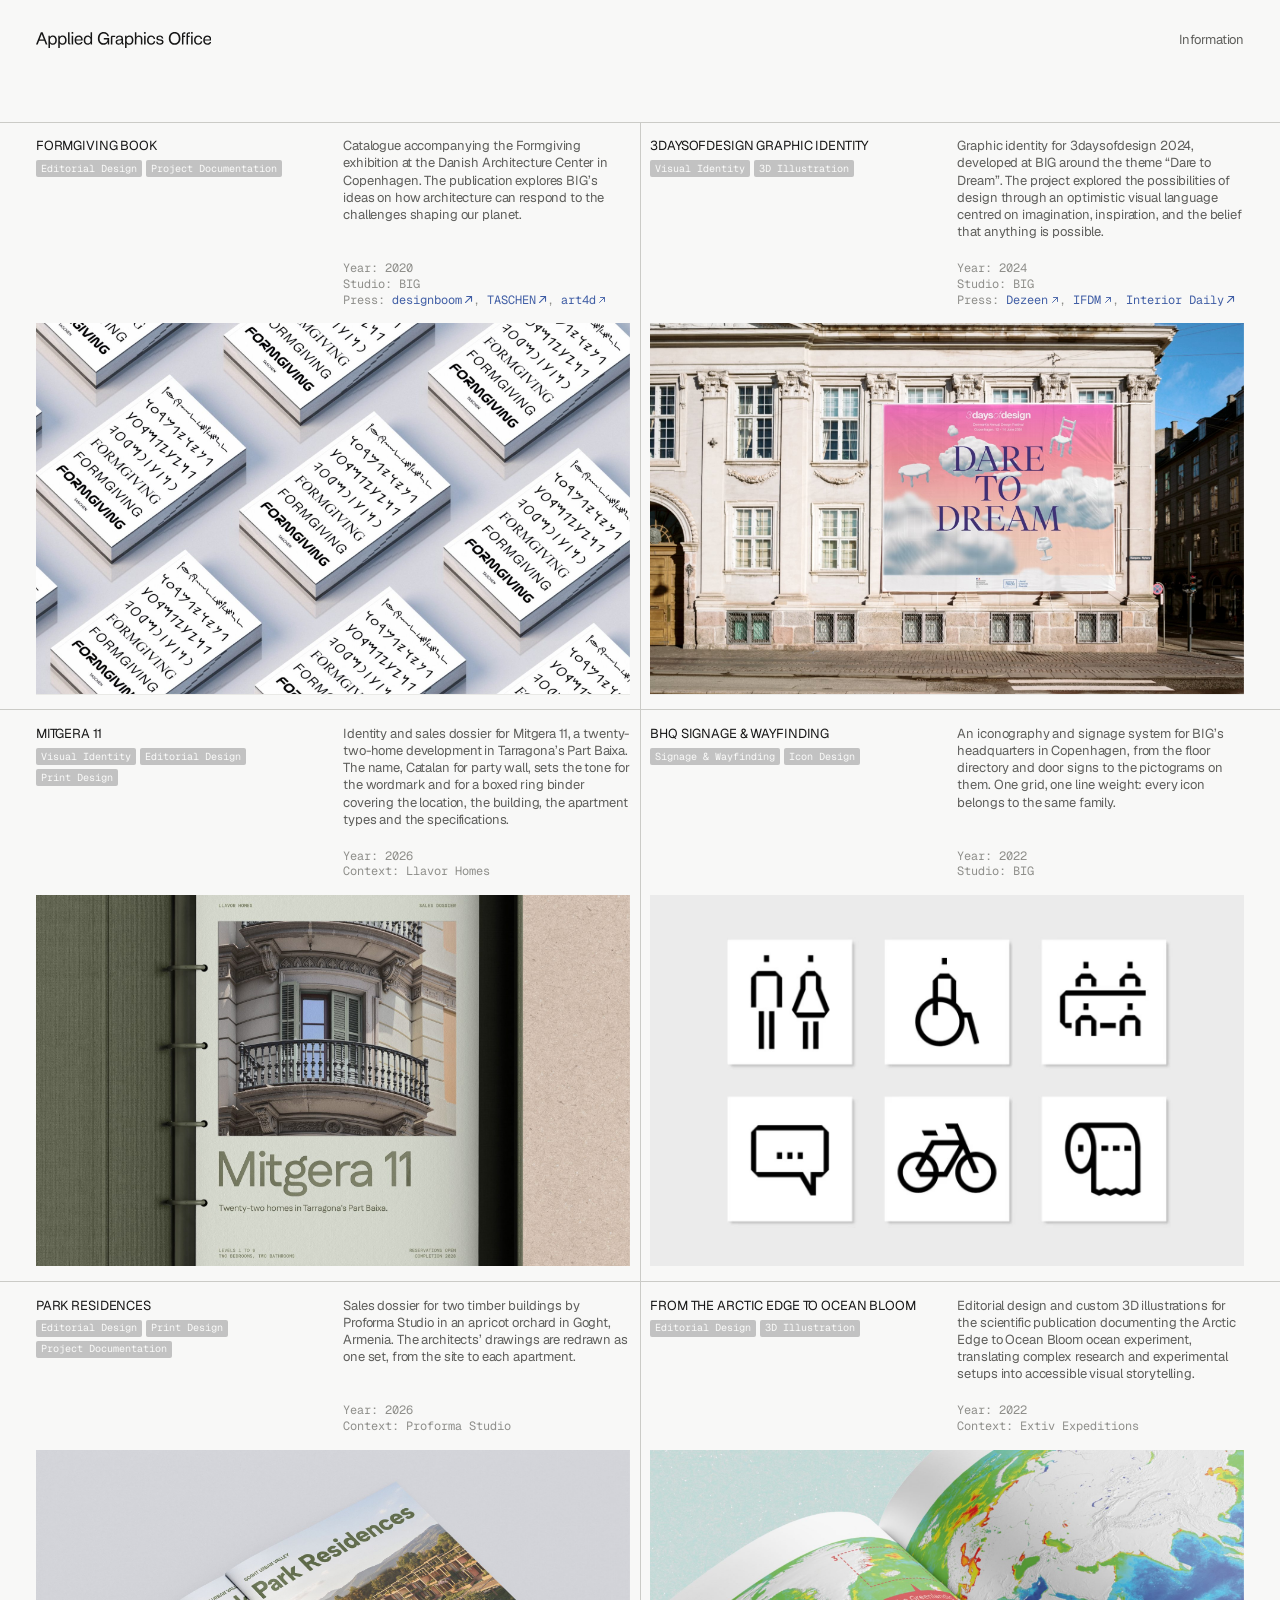
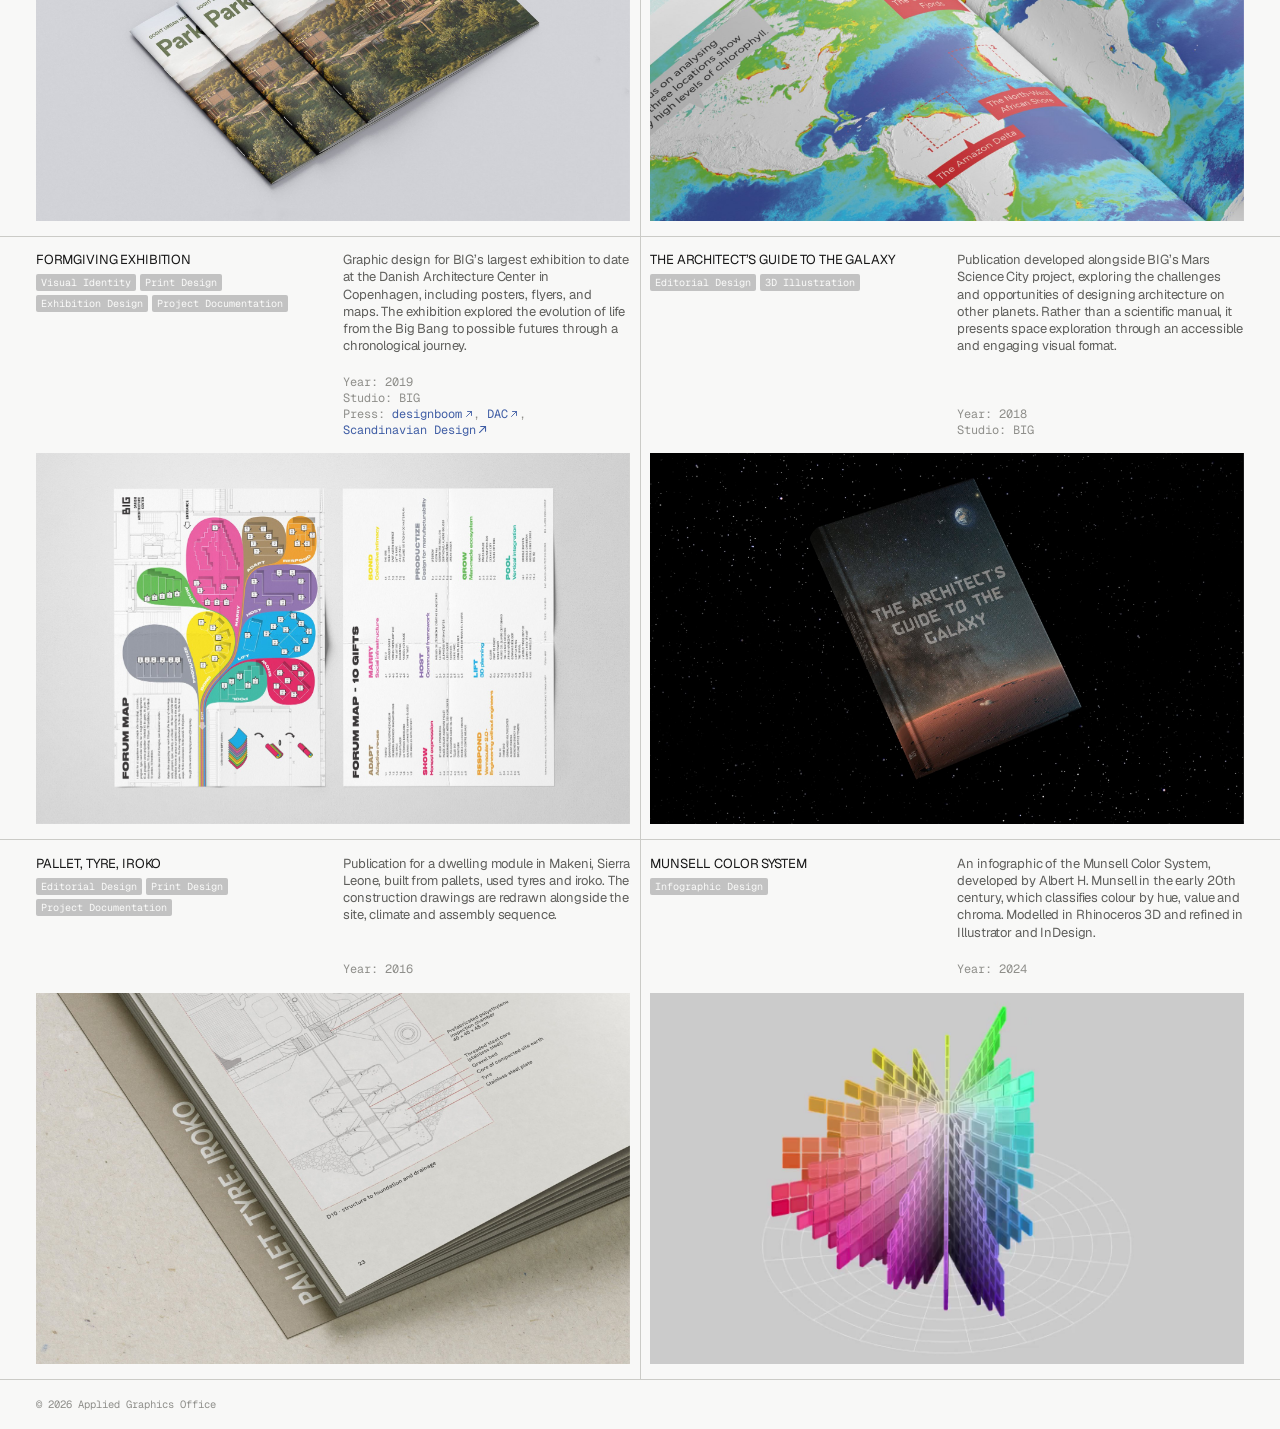
==== commit f6306420: "Links in #405EA5, a darker shade of the symbol blue Replaces #3266cf so the site's one accent colour" ====
--- a/index.html
+++ b/index.html
@@ -26,7 +26,7 @@
 /* 8-column grid, 4 per half; rules mark rows and the centre line. Light only, by design. */
 :root{
   --bg:#f8f8f7; --ink:#161616; --text:#5e5e5b; --meta:#8f8f8b; --rule:#cbcbc7; --tag-hover:#a9a9a9;
-  --pill:#eeeeec; --link:#3266cf;
+  --pill:#eeeeec; --link:#405EA5;
   --tag:#c2c2c2; --tag-ink:#fbfbfa; --on-img:#ffffff;
   --font:"Geist", "Helvetica Neue", Arial, sans-serif;
   --mono:"Geist Mono", ui-monospace, Menlo, Consolas, monospace;
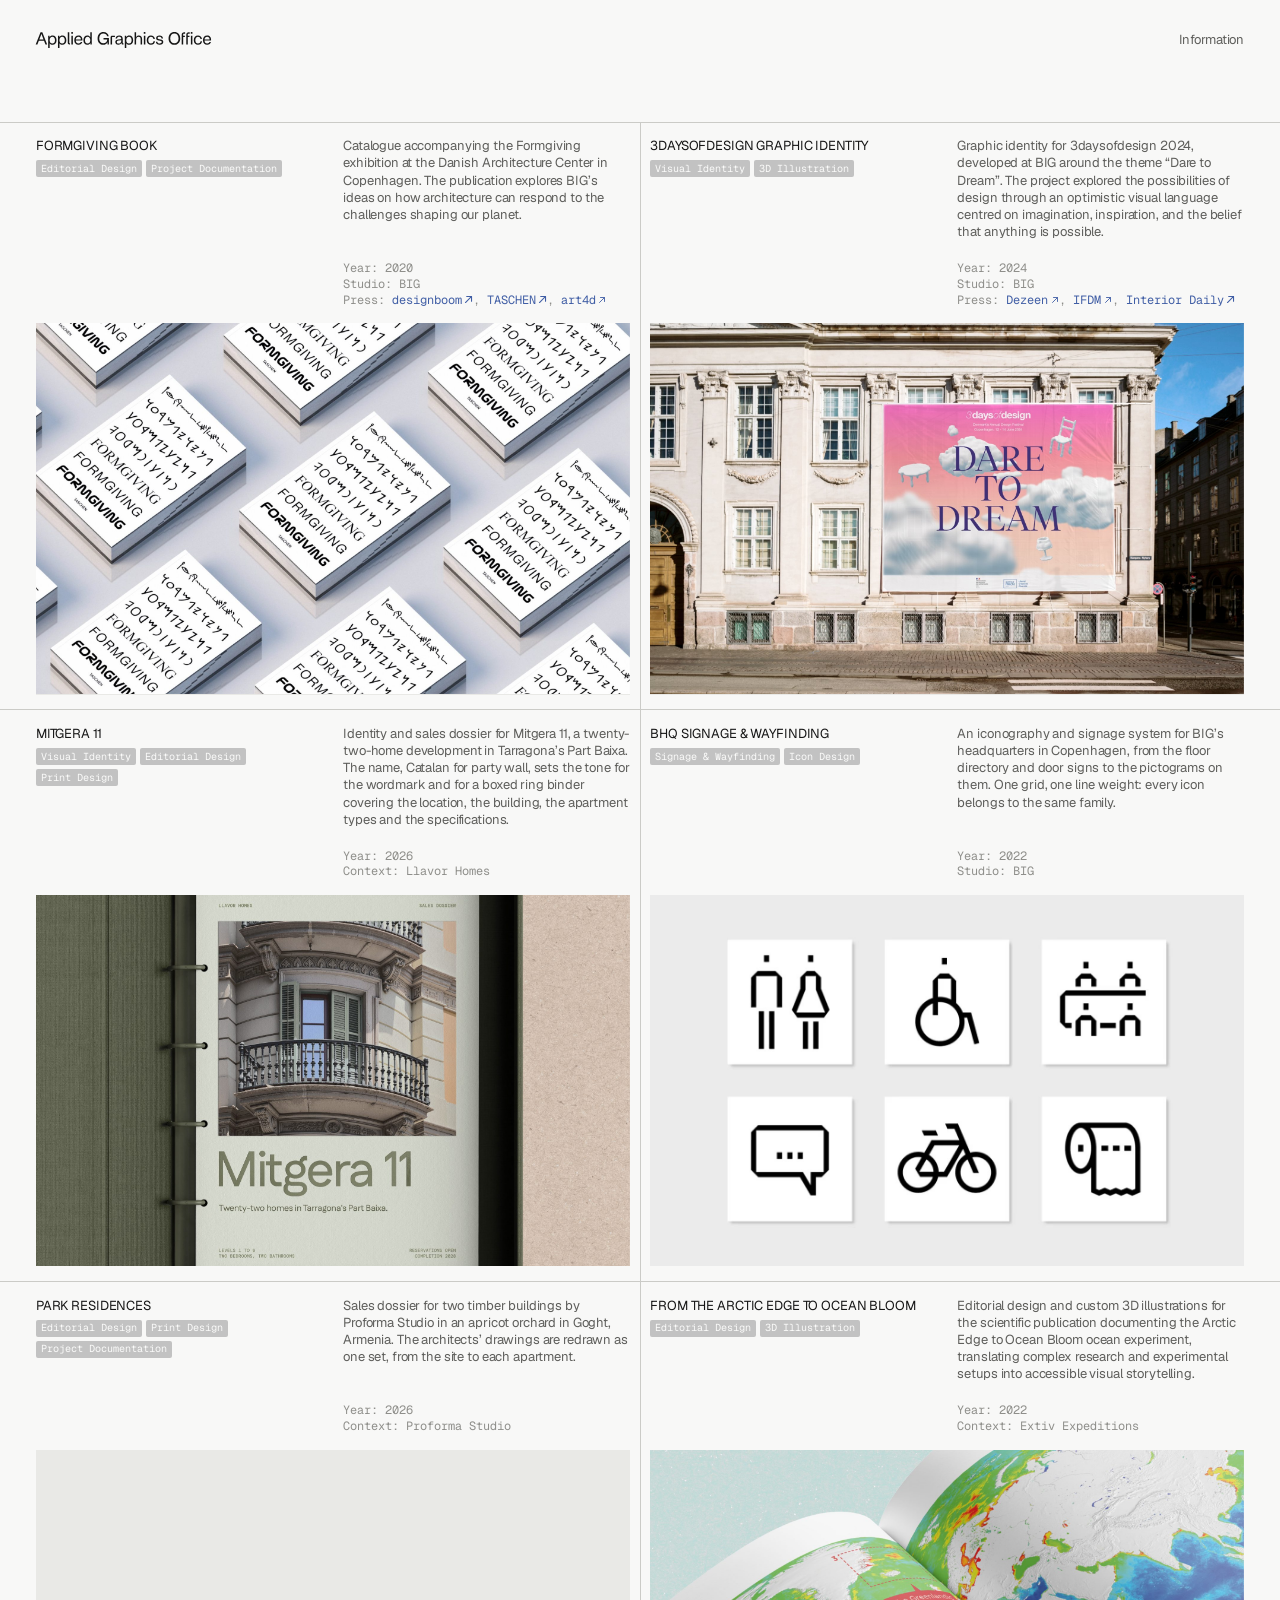
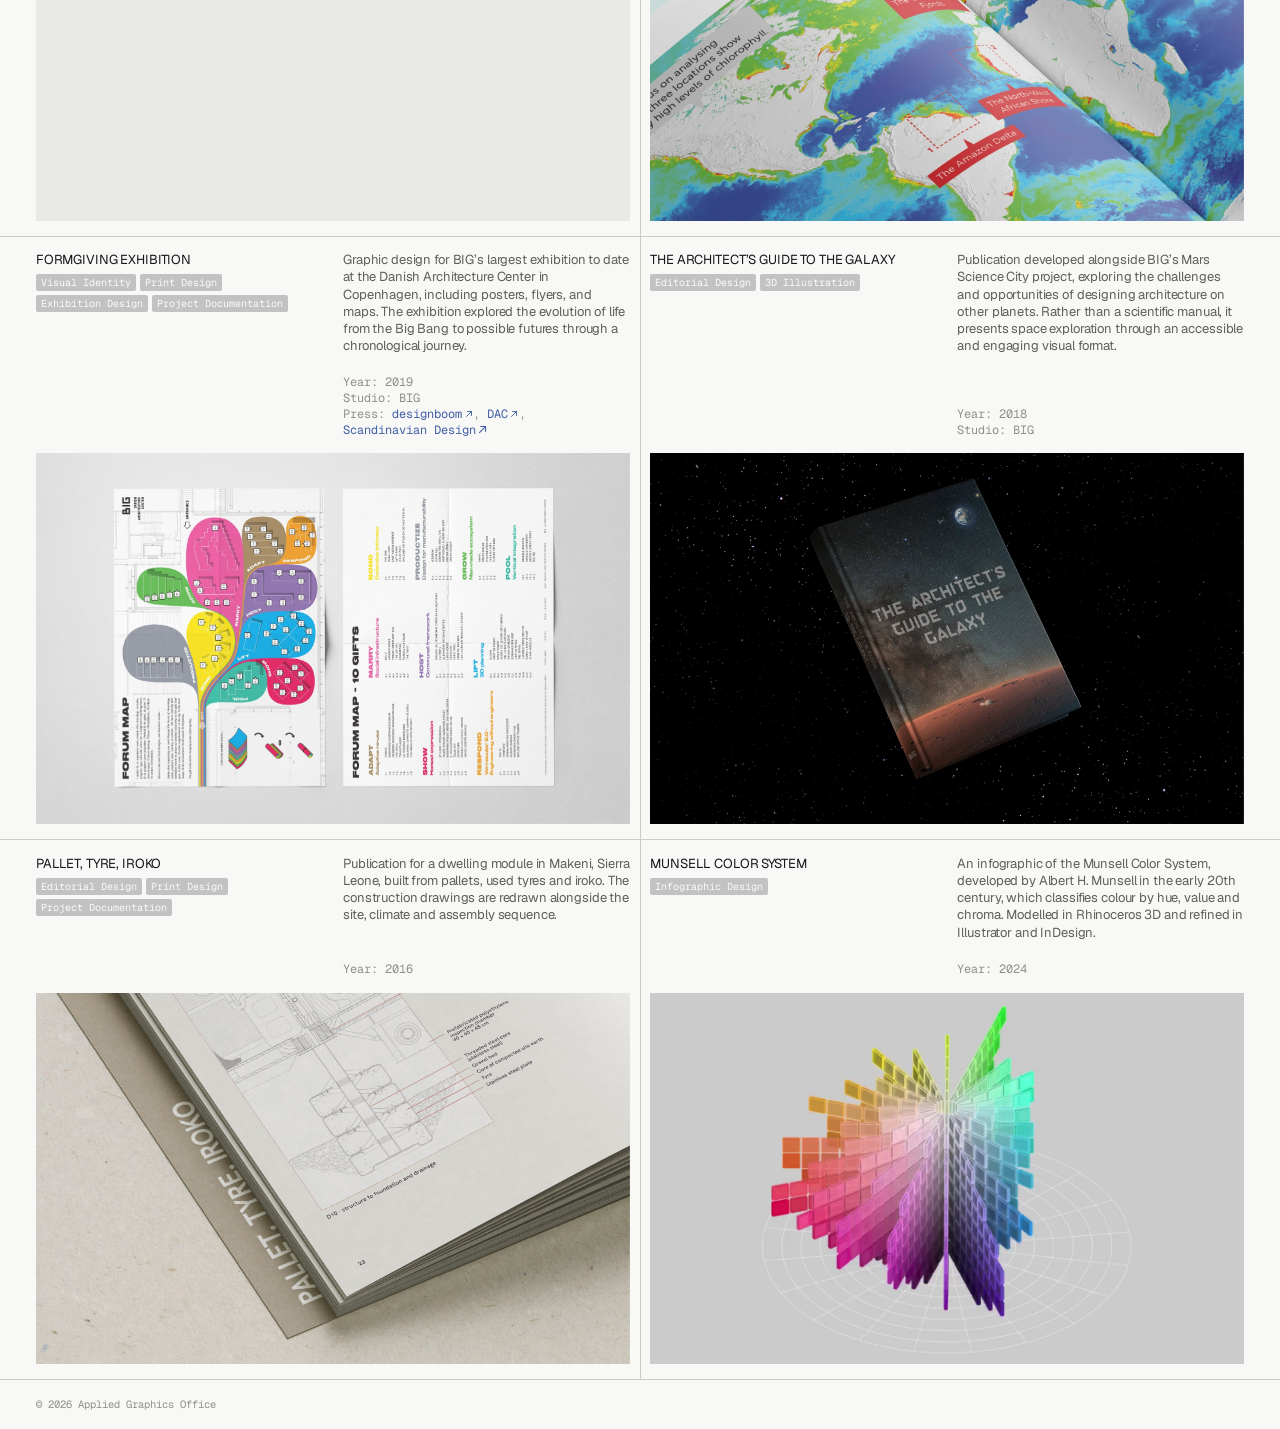
==== commit 48b1947c: "Wordmark: stop the final e being clipped The e's right edge sat exactly on the SVG viewBox edge, whi" ====
--- a/index.html
+++ b/index.html
@@ -63,8 +63,8 @@
 .work-top .filters{grid-column:1/-1;grid-row:2;align-self:end;justify-self:start;display:flex;flex-wrap:wrap;gap:4px}
 .filters:empty{display:none}
 .work-top .mark{justify-self:start}
-/* wordmark: Britti Sans outlines, same width as the old type name. Cap height about .78em; the negative margin puts its baseline on the text baseline */
-.wordmark{display:inline-block;vertical-align:baseline;height:1em;width:10.96em;margin-bottom:-.218em;fill:currentColor;stroke:none}
+/* wordmark: Britti Sans outlines, same width as the old type name. The viewBox has 10 units of room each side (negative side margins cancel it) so no browser clips the A or the e. Cap height about .78em; the negative margin puts its baseline on the text baseline */
+.wordmark{display:inline-block;vertical-align:baseline;height:1em;width:11.051em;margin:0 -.0435em -.218em;overflow:visible;fill:currentColor;stroke:none}
 .top-r{display:flex;align-items:baseline;gap:1em;min-width:0}
 .top-r .nav{margin-left:auto}
 /* Information / Work: smaller and grey, so the wordmark is the only thing in the header at its size and colour */
@@ -184,7 +184,7 @@
 <body>
 <div id="work-view">
   <header class="top work-top">
-    <a class="mark" href="#"><svg class="wordmark" viewBox="76.25 113.75 2521.75 230.00" role="img" aria-label="Applied Graphics Office"><path transform="matrix(1,0,0,-1,189.0685,220.794)" d="M0 0-30 76.5H-31L-60.75 0ZM-43.25 102.25H-17.5L52-72.75H27.75L7-20.25H-67.75L-88.25-72.75H-112.75Z"/><path transform="matrix(1,0,0,-1,353.8156,230.794)" d="M0 0C0 28.75-14.5 47.5-37.75 47.5-61.25 47.5-77.25 28.75-77.25 0-77.25-28.75-61.25-47.75-37.75-47.75-14.5-47.75 0-28.75 0 0M-98.25 62.75H-78.75V40C-70 57-54.5 66.5-34 66.5-.25 66.5 22.25 40.5 22.25 0 22.25-40.5-.25-66.5-34-66.5-53-66.5-67.75-58.5-76.75-43.75V-112.75H-98.25Z"/><path transform="matrix(1,0,0,-1,494.8146,230.794)" d="M0 0C0 28.75-14.5 47.5-37.75 47.5-61.25 47.5-77.25 28.75-77.25 0-77.25-28.75-61.25-47.75-37.75-47.75-14.5-47.75 0-28.75 0 0M-98.25 62.75H-78.75V40C-70 57-54.5 66.5-34 66.5-.25 66.5 22.25 40.5 22.25 0 22.25-40.5-.25-66.5-34-66.5-53-66.5-67.75-58.5-76.75-43.75V-112.75H-98.25Z"/><path transform="matrix(1,0,0,-1,537.3166,269.544)" d="M0 0V151H21.5V-5H32.5V-24H23.25C8.5-24 0-15.5 0 0"/><path transform="matrix(1,0,0,-1,0,461.131)" d="M589.315 293.087H610.815V167.587H589.315ZM586.065 333.837C586.065 341.337 592.065 347.337 600.065 347.337 607.815 347.337 613.815 341.337 613.815 333.837 613.815 326.087 607.815 320.587 600.065 320.587 592.065 320.587 586.065 326.087 586.065 333.837"/><path transform="matrix(1,0,0,-1,725.8146,219.794)" d="M0 0C.75 20.25-11.75 37.25-35.75 37.25-56 37.25-70 23-72.5 0ZM-95-11.25C-95 28.75-71.75 55.5-34.75 55.5 3.75 55.5 26.75 26.5 21.5-17.25H-73C-71.75-43.25-57.75-59-34.25-59-14.5-59-4.5-47.5-1.5-38.25H20C14.25-60.25-4-77.5-34.25-77.5-71.5-77.5-95-51.5-95-11.25"/><path transform="matrix(1,0,0,-1,861.3127,230.794)" d="M0 0C0 28.75-16 47.5-39.25 47.5-62.5 47.5-77 28.75-77 0-77-28.75-62.5-47.5-39.25-47.5-16-47.5 0-28.75 0 0M-99.25 0C-99.25 40.5-76.75 66.5-43 66.5-23.75 66.5-9.25 58.25-.25 43.25V112.25H21.25V-62.75H1.5V-40.5C-7.25-57.25-22.5-66.5-43-66.5-76.75-66.5-99.25-40.5-99.25 0"/><path transform="matrix(1,0,0,-1,966.0617,206.044)" d="M0 0C0 55.25 33 91.25 84 91.25 125 91.25 153.75 67.75 160 31.25H137C132.25 55 111.75 70.5 84.5 70.5 47 70.5 23.75 43 23.75-.25 23.75-42.75 46.5-70.5 83.75-70.5 117.25-70.5 137.5-48.5 139.25-15H85.25V4.75H162.5V-87.5H143.25V-51C134.75-78 111.25-91.25 82-91.25 32.5-91.25 0-55.25 0 0"/><path transform="matrix(1,0,0,-1,1175.8107,168.044)" d="M0 0H39.5V-19H-1.75V-125.5H-23.25V-24C-23.25-8.5-14.75 0 0 0"/><path transform="matrix(1,0,0,-1,1306.8117,238.294)" d="M0 0V4.25L-39 1.75C-57.25 .5-64.25-6.75-64.25-19.25-64.25-34-54.75-40.75-39.75-40.75-17-40.75 0-25.25 0 0M-86.25-20.25C-86.25 1.75-71 15.5-41.75 17.5L-9.75 19.75C-3.75 20.25-.75 22.75-.75 31-.75 48.75-14 55.5-30.25 55.5-48.75 55.5-59.75 46.75-61.75 31H-82.75C-79 59.5-60 74-29.75 74 1.5 74 21.25 58.5 21.25 23.25V-36.25H31.25V-55.25H22C9.5-55.25 2.25-47.5 2.25-33.25V-31.5C-5.25-49-21.25-59-42.75-59-70.25-59-86.25-42.5-86.25-20.25"/><path transform="matrix(1,0,0,-1,1455.3107,230.794)" d="M0 0C0 28.75-14.5 47.5-37.75 47.5-61.25 47.5-77.25 28.75-77.25 0-77.25-28.75-61.25-47.75-37.75-47.75-14.5-47.75 0-28.75 0 0M-98.25 62.75H-78.75V40C-70 57-54.5 66.5-34 66.5-.25 66.5 22.25 40.5 22.25 0 22.25-40.5-.25-66.5-34-66.5-53-66.5-67.75-58.5-76.75-43.75V-112.75H-98.25Z"/><path transform="matrix(1,0,0,-1,1556.0597,183.294)" d="M0 0C-23 0-36.5-16.25-36.5-49V-110.25H-58V64.75H-36.5V-4.5C-29.25 11-15.5 19 3.5 19 32.25 19 49.75 .75 49.75-30.25V-110.25H28.25V-35.25C28.25-11.25 19 0 0 0"/><path transform="matrix(1,0,0,-1,0,461.131)" d="M1631.059 293.087H1652.559V167.587H1631.059ZM1627.809 333.837C1627.809 341.337 1633.809 347.337 1641.809 347.337 1649.559 347.337 1655.559 341.337 1655.559 333.837 1655.559 326.087 1649.559 320.587 1641.809 320.587 1633.809 320.587 1627.809 326.087 1627.809 333.837"/><path transform="matrix(1,0,0,-1,1672.5587,230.794)" d="M0 0C0 40.25 24.5 66.5 60.75 66.5 91.5 66.5 113.5 47.5 117.5 15.75H96C93.25 35 79 47.5 60.5 47.5 37.75 47.5 22.25 28.75 22.25 0 22.25-28.75 38-47.5 60.75-47.5 79.25-47.5 94.75-34.75 97.5-15H118.75C115.25-47 91.75-66.5 60.75-66.5 24.5-66.5 0-40.25 0 0"/><path transform="matrix(1,0,0,-1,1910.5568,259.044)" d="M0 0C0-23.25-19.5-38.25-50.75-38.25-85-38.25-105.75-20.5-106.5 6H-86.5C-84.5-9.5-73.5-20-51-20-33-20-21.75-13-21.75 .5-21.75 10.75-28.5 16-43.75 18.75L-62.75 22C-89.25 26.5-102.75 37.75-102.75 57-102.75 78.5-85.5 94.75-55 94.75-25.25 94.75-5.75 79-4 53H-24.75C-26.25 67.25-36.5 76.75-55.5 76.75-73 76.75-81.25 68.75-81.25 58-81.25 48.5-75 43-57.5 40L-38 36.5C-13.5 32 0 20 0 0"/><path transform="matrix(1,0,0,-1,2130.056,206.044)" d="M0 0C0 42.75-23.75 70.5-60 70.5-96 70.5-120 42.75-120 0-120-42.75-96-70.5-60-70.5-23.75-70.5 0-42.75 0 0M-143.75 0C-143.75 55.25-110.75 91.25-60 91.25-9.25 91.25 24 55.25 24 0 24-55.25-9.25-91.25-60-91.25-110.75-91.25-143.75-55.25-143.75 0"/><path transform="matrix(1,0,0,-1,2212.803,118.54401)" d="M0 0H11.25V-19H-9C-14.5-19-16.5-21-16.5-26.5V-49.5H8V-68.5H-16.25V-175H-37.75V-35.75C-37.75-13.5-25.25 0 0 0"/><path transform="matrix(1,0,0,-1,2278.801,118.54401)" d="M0 0H11.25V-19H-9C-14.5-19-16.5-21-16.5-26.5V-49.5H8V-68.5H-16.25V-175H-37.75V-35.75C-37.75-13.5-25.25 0 0 0"/><path transform="matrix(1,0,0,-1,0,461.131)" d="M2307.301 293.087H2328.801V167.587H2307.301ZM2304.051 333.837C2304.051 341.337 2310.051 347.337 2318.051 347.337 2325.801 347.337 2331.801 341.337 2331.801 333.837 2331.801 326.087 2325.801 320.587 2318.051 320.587 2310.051 320.587 2304.051 326.087 2304.051 333.837"/><path transform="matrix(1,0,0,-1,2348.801,230.794)" d="M0 0C0 40.25 24.5 66.5 60.75 66.5 91.5 66.5 113.5 47.5 117.5 15.75H96C93.25 35 79 47.5 60.5 47.5 37.75 47.5 22.25 28.75 22.25 0 22.25-28.75 38-47.5 60.75-47.5 79.25-47.5 94.75-34.75 97.5-15H118.75C115.25-47 91.75-66.5 60.75-66.5 24.5-66.5 0-40.25 0 0"/><path transform="matrix(1,0,0,-1,2575.802,219.794)" d="M0 0C.75 20.25-11.75 37.25-35.75 37.25-56 37.25-70 23-72.5 0ZM-95-11.25C-95 28.75-71.75 55.5-34.75 55.5 3.75 55.5 26.75 26.5 21.5-17.25H-73C-71.75-43.25-57.75-59-34.25-59-14.5-59-4.5-47.5-1.5-38.25H20C14.25-60.25-4-77.5-34.25-77.5-71.5-77.5-95-51.5-95-11.25"/></svg></a>
+    <a class="mark" href="#"><svg class="wordmark" viewBox="66.25 113.75 2541.75 230.00" role="img" aria-label="Applied Graphics Office"><path transform="matrix(1,0,0,-1,189.0685,220.794)" d="M0 0-30 76.5H-31L-60.75 0ZM-43.25 102.25H-17.5L52-72.75H27.75L7-20.25H-67.75L-88.25-72.75H-112.75Z"/><path transform="matrix(1,0,0,-1,353.8156,230.794)" d="M0 0C0 28.75-14.5 47.5-37.75 47.5-61.25 47.5-77.25 28.75-77.25 0-77.25-28.75-61.25-47.75-37.75-47.75-14.5-47.75 0-28.75 0 0M-98.25 62.75H-78.75V40C-70 57-54.5 66.5-34 66.5-.25 66.5 22.25 40.5 22.25 0 22.25-40.5-.25-66.5-34-66.5-53-66.5-67.75-58.5-76.75-43.75V-112.75H-98.25Z"/><path transform="matrix(1,0,0,-1,494.8146,230.794)" d="M0 0C0 28.75-14.5 47.5-37.75 47.5-61.25 47.5-77.25 28.75-77.25 0-77.25-28.75-61.25-47.75-37.75-47.75-14.5-47.75 0-28.75 0 0M-98.25 62.75H-78.75V40C-70 57-54.5 66.5-34 66.5-.25 66.5 22.25 40.5 22.25 0 22.25-40.5-.25-66.5-34-66.5-53-66.5-67.75-58.5-76.75-43.75V-112.75H-98.25Z"/><path transform="matrix(1,0,0,-1,537.3166,269.544)" d="M0 0V151H21.5V-5H32.5V-24H23.25C8.5-24 0-15.5 0 0"/><path transform="matrix(1,0,0,-1,0,461.131)" d="M589.315 293.087H610.815V167.587H589.315ZM586.065 333.837C586.065 341.337 592.065 347.337 600.065 347.337 607.815 347.337 613.815 341.337 613.815 333.837 613.815 326.087 607.815 320.587 600.065 320.587 592.065 320.587 586.065 326.087 586.065 333.837"/><path transform="matrix(1,0,0,-1,725.8146,219.794)" d="M0 0C.75 20.25-11.75 37.25-35.75 37.25-56 37.25-70 23-72.5 0ZM-95-11.25C-95 28.75-71.75 55.5-34.75 55.5 3.75 55.5 26.75 26.5 21.5-17.25H-73C-71.75-43.25-57.75-59-34.25-59-14.5-59-4.5-47.5-1.5-38.25H20C14.25-60.25-4-77.5-34.25-77.5-71.5-77.5-95-51.5-95-11.25"/><path transform="matrix(1,0,0,-1,861.3127,230.794)" d="M0 0C0 28.75-16 47.5-39.25 47.5-62.5 47.5-77 28.75-77 0-77-28.75-62.5-47.5-39.25-47.5-16-47.5 0-28.75 0 0M-99.25 0C-99.25 40.5-76.75 66.5-43 66.5-23.75 66.5-9.25 58.25-.25 43.25V112.25H21.25V-62.75H1.5V-40.5C-7.25-57.25-22.5-66.5-43-66.5-76.75-66.5-99.25-40.5-99.25 0"/><path transform="matrix(1,0,0,-1,966.0617,206.044)" d="M0 0C0 55.25 33 91.25 84 91.25 125 91.25 153.75 67.75 160 31.25H137C132.25 55 111.75 70.5 84.5 70.5 47 70.5 23.75 43 23.75-.25 23.75-42.75 46.5-70.5 83.75-70.5 117.25-70.5 137.5-48.5 139.25-15H85.25V4.75H162.5V-87.5H143.25V-51C134.75-78 111.25-91.25 82-91.25 32.5-91.25 0-55.25 0 0"/><path transform="matrix(1,0,0,-1,1175.8107,168.044)" d="M0 0H39.5V-19H-1.75V-125.5H-23.25V-24C-23.25-8.5-14.75 0 0 0"/><path transform="matrix(1,0,0,-1,1306.8117,238.294)" d="M0 0V4.25L-39 1.75C-57.25 .5-64.25-6.75-64.25-19.25-64.25-34-54.75-40.75-39.75-40.75-17-40.75 0-25.25 0 0M-86.25-20.25C-86.25 1.75-71 15.5-41.75 17.5L-9.75 19.75C-3.75 20.25-.75 22.75-.75 31-.75 48.75-14 55.5-30.25 55.5-48.75 55.5-59.75 46.75-61.75 31H-82.75C-79 59.5-60 74-29.75 74 1.5 74 21.25 58.5 21.25 23.25V-36.25H31.25V-55.25H22C9.5-55.25 2.25-47.5 2.25-33.25V-31.5C-5.25-49-21.25-59-42.75-59-70.25-59-86.25-42.5-86.25-20.25"/><path transform="matrix(1,0,0,-1,1455.3107,230.794)" d="M0 0C0 28.75-14.5 47.5-37.75 47.5-61.25 47.5-77.25 28.75-77.25 0-77.25-28.75-61.25-47.75-37.75-47.75-14.5-47.75 0-28.75 0 0M-98.25 62.75H-78.75V40C-70 57-54.5 66.5-34 66.5-.25 66.5 22.25 40.5 22.25 0 22.25-40.5-.25-66.5-34-66.5-53-66.5-67.75-58.5-76.75-43.75V-112.75H-98.25Z"/><path transform="matrix(1,0,0,-1,1556.0597,183.294)" d="M0 0C-23 0-36.5-16.25-36.5-49V-110.25H-58V64.75H-36.5V-4.5C-29.25 11-15.5 19 3.5 19 32.25 19 49.75 .75 49.75-30.25V-110.25H28.25V-35.25C28.25-11.25 19 0 0 0"/><path transform="matrix(1,0,0,-1,0,461.131)" d="M1631.059 293.087H1652.559V167.587H1631.059ZM1627.809 333.837C1627.809 341.337 1633.809 347.337 1641.809 347.337 1649.559 347.337 1655.559 341.337 1655.559 333.837 1655.559 326.087 1649.559 320.587 1641.809 320.587 1633.809 320.587 1627.809 326.087 1627.809 333.837"/><path transform="matrix(1,0,0,-1,1672.5587,230.794)" d="M0 0C0 40.25 24.5 66.5 60.75 66.5 91.5 66.5 113.5 47.5 117.5 15.75H96C93.25 35 79 47.5 60.5 47.5 37.75 47.5 22.25 28.75 22.25 0 22.25-28.75 38-47.5 60.75-47.5 79.25-47.5 94.75-34.75 97.5-15H118.75C115.25-47 91.75-66.5 60.75-66.5 24.5-66.5 0-40.25 0 0"/><path transform="matrix(1,0,0,-1,1910.5568,259.044)" d="M0 0C0-23.25-19.5-38.25-50.75-38.25-85-38.25-105.75-20.5-106.5 6H-86.5C-84.5-9.5-73.5-20-51-20-33-20-21.75-13-21.75 .5-21.75 10.75-28.5 16-43.75 18.75L-62.75 22C-89.25 26.5-102.75 37.75-102.75 57-102.75 78.5-85.5 94.75-55 94.75-25.25 94.75-5.75 79-4 53H-24.75C-26.25 67.25-36.5 76.75-55.5 76.75-73 76.75-81.25 68.75-81.25 58-81.25 48.5-75 43-57.5 40L-38 36.5C-13.5 32 0 20 0 0"/><path transform="matrix(1,0,0,-1,2130.056,206.044)" d="M0 0C0 42.75-23.75 70.5-60 70.5-96 70.5-120 42.75-120 0-120-42.75-96-70.5-60-70.5-23.75-70.5 0-42.75 0 0M-143.75 0C-143.75 55.25-110.75 91.25-60 91.25-9.25 91.25 24 55.25 24 0 24-55.25-9.25-91.25-60-91.25-110.75-91.25-143.75-55.25-143.75 0"/><path transform="matrix(1,0,0,-1,2212.803,118.54401)" d="M0 0H11.25V-19H-9C-14.5-19-16.5-21-16.5-26.5V-49.5H8V-68.5H-16.25V-175H-37.75V-35.75C-37.75-13.5-25.25 0 0 0"/><path transform="matrix(1,0,0,-1,2278.801,118.54401)" d="M0 0H11.25V-19H-9C-14.5-19-16.5-21-16.5-26.5V-49.5H8V-68.5H-16.25V-175H-37.75V-35.75C-37.75-13.5-25.25 0 0 0"/><path transform="matrix(1,0,0,-1,0,461.131)" d="M2307.301 293.087H2328.801V167.587H2307.301ZM2304.051 333.837C2304.051 341.337 2310.051 347.337 2318.051 347.337 2325.801 347.337 2331.801 341.337 2331.801 333.837 2331.801 326.087 2325.801 320.587 2318.051 320.587 2310.051 320.587 2304.051 326.087 2304.051 333.837"/><path transform="matrix(1,0,0,-1,2348.801,230.794)" d="M0 0C0 40.25 24.5 66.5 60.75 66.5 91.5 66.5 113.5 47.5 117.5 15.75H96C93.25 35 79 47.5 60.5 47.5 37.75 47.5 22.25 28.75 22.25 0 22.25-28.75 38-47.5 60.75-47.5 79.25-47.5 94.75-34.75 97.5-15H118.75C115.25-47 91.75-66.5 60.75-66.5 24.5-66.5 0-40.25 0 0"/><path transform="matrix(1,0,0,-1,2575.802,219.794)" d="M0 0C.75 20.25-11.75 37.25-35.75 37.25-56 37.25-70 23-72.5 0ZM-95-11.25C-95 28.75-71.75 55.5-34.75 55.5 3.75 55.5 26.75 26.5 21.5-17.25H-73C-71.75-43.25-57.75-59-34.25-59-14.5-59-4.5-47.5-1.5-38.25H20C14.25-60.25-4-77.5-34.25-77.5-71.5-77.5-95-51.5-95-11.25"/></svg></a>
     <div class="top-r">
       <a class="nav" href="#information">Information</a>
     </div>
@@ -350,7 +350,7 @@
 <div id="info-view" hidden>
   <div class="top info-top">
   <main class="info">
-    <p><a class="mark" href="#"><svg class="wordmark" viewBox="76.25 113.75 2521.75 230.00" role="img" aria-label="Applied Graphics Office"><path transform="matrix(1,0,0,-1,189.0685,220.794)" d="M0 0-30 76.5H-31L-60.75 0ZM-43.25 102.25H-17.5L52-72.75H27.75L7-20.25H-67.75L-88.25-72.75H-112.75Z"/><path transform="matrix(1,0,0,-1,353.8156,230.794)" d="M0 0C0 28.75-14.5 47.5-37.75 47.5-61.25 47.5-77.25 28.75-77.25 0-77.25-28.75-61.25-47.75-37.75-47.75-14.5-47.75 0-28.75 0 0M-98.25 62.75H-78.75V40C-70 57-54.5 66.5-34 66.5-.25 66.5 22.25 40.5 22.25 0 22.25-40.5-.25-66.5-34-66.5-53-66.5-67.75-58.5-76.75-43.75V-112.75H-98.25Z"/><path transform="matrix(1,0,0,-1,494.8146,230.794)" d="M0 0C0 28.75-14.5 47.5-37.75 47.5-61.25 47.5-77.25 28.75-77.25 0-77.25-28.75-61.25-47.75-37.75-47.75-14.5-47.75 0-28.75 0 0M-98.25 62.75H-78.75V40C-70 57-54.5 66.5-34 66.5-.25 66.5 22.25 40.5 22.25 0 22.25-40.5-.25-66.5-34-66.5-53-66.5-67.75-58.5-76.75-43.75V-112.75H-98.25Z"/><path transform="matrix(1,0,0,-1,537.3166,269.544)" d="M0 0V151H21.5V-5H32.5V-24H23.25C8.5-24 0-15.5 0 0"/><path transform="matrix(1,0,0,-1,0,461.131)" d="M589.315 293.087H610.815V167.587H589.315ZM586.065 333.837C586.065 341.337 592.065 347.337 600.065 347.337 607.815 347.337 613.815 341.337 613.815 333.837 613.815 326.087 607.815 320.587 600.065 320.587 592.065 320.587 586.065 326.087 586.065 333.837"/><path transform="matrix(1,0,0,-1,725.8146,219.794)" d="M0 0C.75 20.25-11.75 37.25-35.75 37.25-56 37.25-70 23-72.5 0ZM-95-11.25C-95 28.75-71.75 55.5-34.75 55.5 3.75 55.5 26.75 26.5 21.5-17.25H-73C-71.75-43.25-57.75-59-34.25-59-14.5-59-4.5-47.5-1.5-38.25H20C14.25-60.25-4-77.5-34.25-77.5-71.5-77.5-95-51.5-95-11.25"/><path transform="matrix(1,0,0,-1,861.3127,230.794)" d="M0 0C0 28.75-16 47.5-39.25 47.5-62.5 47.5-77 28.75-77 0-77-28.75-62.5-47.5-39.25-47.5-16-47.5 0-28.75 0 0M-99.25 0C-99.25 40.5-76.75 66.5-43 66.5-23.75 66.5-9.25 58.25-.25 43.25V112.25H21.25V-62.75H1.5V-40.5C-7.25-57.25-22.5-66.5-43-66.5-76.75-66.5-99.25-40.5-99.25 0"/><path transform="matrix(1,0,0,-1,966.0617,206.044)" d="M0 0C0 55.25 33 91.25 84 91.25 125 91.25 153.75 67.75 160 31.25H137C132.25 55 111.75 70.5 84.5 70.5 47 70.5 23.75 43 23.75-.25 23.75-42.75 46.5-70.5 83.75-70.5 117.25-70.5 137.5-48.5 139.25-15H85.25V4.75H162.5V-87.5H143.25V-51C134.75-78 111.25-91.25 82-91.25 32.5-91.25 0-55.25 0 0"/><path transform="matrix(1,0,0,-1,1175.8107,168.044)" d="M0 0H39.5V-19H-1.75V-125.5H-23.25V-24C-23.25-8.5-14.75 0 0 0"/><path transform="matrix(1,0,0,-1,1306.8117,238.294)" d="M0 0V4.25L-39 1.75C-57.25 .5-64.25-6.75-64.25-19.25-64.25-34-54.75-40.75-39.75-40.75-17-40.75 0-25.25 0 0M-86.25-20.25C-86.25 1.75-71 15.5-41.75 17.5L-9.75 19.75C-3.75 20.25-.75 22.75-.75 31-.75 48.75-14 55.5-30.25 55.5-48.75 55.5-59.75 46.75-61.75 31H-82.75C-79 59.5-60 74-29.75 74 1.5 74 21.25 58.5 21.25 23.25V-36.25H31.25V-55.25H22C9.5-55.25 2.25-47.5 2.25-33.25V-31.5C-5.25-49-21.25-59-42.75-59-70.25-59-86.25-42.5-86.25-20.25"/><path transform="matrix(1,0,0,-1,1455.3107,230.794)" d="M0 0C0 28.75-14.5 47.5-37.75 47.5-61.25 47.5-77.25 28.75-77.25 0-77.25-28.75-61.25-47.75-37.75-47.75-14.5-47.75 0-28.75 0 0M-98.25 62.75H-78.75V40C-70 57-54.5 66.5-34 66.5-.25 66.5 22.25 40.5 22.25 0 22.25-40.5-.25-66.5-34-66.5-53-66.5-67.75-58.5-76.75-43.75V-112.75H-98.25Z"/><path transform="matrix(1,0,0,-1,1556.0597,183.294)" d="M0 0C-23 0-36.5-16.25-36.5-49V-110.25H-58V64.75H-36.5V-4.5C-29.25 11-15.5 19 3.5 19 32.25 19 49.75 .75 49.75-30.25V-110.25H28.25V-35.25C28.25-11.25 19 0 0 0"/><path transform="matrix(1,0,0,-1,0,461.131)" d="M1631.059 293.087H1652.559V167.587H1631.059ZM1627.809 333.837C1627.809 341.337 1633.809 347.337 1641.809 347.337 1649.559 347.337 1655.559 341.337 1655.559 333.837 1655.559 326.087 1649.559 320.587 1641.809 320.587 1633.809 320.587 1627.809 326.087 1627.809 333.837"/><path transform="matrix(1,0,0,-1,1672.5587,230.794)" d="M0 0C0 40.25 24.5 66.5 60.75 66.5 91.5 66.5 113.5 47.5 117.5 15.75H96C93.25 35 79 47.5 60.5 47.5 37.75 47.5 22.25 28.75 22.25 0 22.25-28.75 38-47.5 60.75-47.5 79.25-47.5 94.75-34.75 97.5-15H118.75C115.25-47 91.75-66.5 60.75-66.5 24.5-66.5 0-40.25 0 0"/><path transform="matrix(1,0,0,-1,1910.5568,259.044)" d="M0 0C0-23.25-19.5-38.25-50.75-38.25-85-38.25-105.75-20.5-106.5 6H-86.5C-84.5-9.5-73.5-20-51-20-33-20-21.75-13-21.75 .5-21.75 10.75-28.5 16-43.75 18.75L-62.75 22C-89.25 26.5-102.75 37.75-102.75 57-102.75 78.5-85.5 94.75-55 94.75-25.25 94.75-5.75 79-4 53H-24.75C-26.25 67.25-36.5 76.75-55.5 76.75-73 76.75-81.25 68.75-81.25 58-81.25 48.5-75 43-57.5 40L-38 36.5C-13.5 32 0 20 0 0"/><path transform="matrix(1,0,0,-1,2130.056,206.044)" d="M0 0C0 42.75-23.75 70.5-60 70.5-96 70.5-120 42.75-120 0-120-42.75-96-70.5-60-70.5-23.75-70.5 0-42.75 0 0M-143.75 0C-143.75 55.25-110.75 91.25-60 91.25-9.25 91.25 24 55.25 24 0 24-55.25-9.25-91.25-60-91.25-110.75-91.25-143.75-55.25-143.75 0"/><path transform="matrix(1,0,0,-1,2212.803,118.54401)" d="M0 0H11.25V-19H-9C-14.5-19-16.5-21-16.5-26.5V-49.5H8V-68.5H-16.25V-175H-37.75V-35.75C-37.75-13.5-25.25 0 0 0"/><path transform="matrix(1,0,0,-1,2278.801,118.54401)" d="M0 0H11.25V-19H-9C-14.5-19-16.5-21-16.5-26.5V-49.5H8V-68.5H-16.25V-175H-37.75V-35.75C-37.75-13.5-25.25 0 0 0"/><path transform="matrix(1,0,0,-1,0,461.131)" d="M2307.301 293.087H2328.801V167.587H2307.301ZM2304.051 333.837C2304.051 341.337 2310.051 347.337 2318.051 347.337 2325.801 347.337 2331.801 341.337 2331.801 333.837 2331.801 326.087 2325.801 320.587 2318.051 320.587 2310.051 320.587 2304.051 326.087 2304.051 333.837"/><path transform="matrix(1,0,0,-1,2348.801,230.794)" d="M0 0C0 40.25 24.5 66.5 60.75 66.5 91.5 66.5 113.5 47.5 117.5 15.75H96C93.25 35 79 47.5 60.5 47.5 37.75 47.5 22.25 28.75 22.25 0 22.25-28.75 38-47.5 60.75-47.5 79.25-47.5 94.75-34.75 97.5-15H118.75C115.25-47 91.75-66.5 60.75-66.5 24.5-66.5 0-40.25 0 0"/><path transform="matrix(1,0,0,-1,2575.802,219.794)" d="M0 0C.75 20.25-11.75 37.25-35.75 37.25-56 37.25-70 23-72.5 0ZM-95-11.25C-95 28.75-71.75 55.5-34.75 55.5 3.75 55.5 26.75 26.5 21.5-17.25H-73C-71.75-43.25-57.75-59-34.25-59-14.5-59-4.5-47.5-1.5-38.25H20C14.25-60.25-4-77.5-34.25-77.5-71.5-77.5-95-51.5-95-11.25"/></svg></a> <span class="fade">is a design studio founded by Paula Madrid, working at the intersection of space, information and graphic design.</span></p>
+    <p><a class="mark" href="#"><svg class="wordmark" viewBox="66.25 113.75 2541.75 230.00" role="img" aria-label="Applied Graphics Office"><path transform="matrix(1,0,0,-1,189.0685,220.794)" d="M0 0-30 76.5H-31L-60.75 0ZM-43.25 102.25H-17.5L52-72.75H27.75L7-20.25H-67.75L-88.25-72.75H-112.75Z"/><path transform="matrix(1,0,0,-1,353.8156,230.794)" d="M0 0C0 28.75-14.5 47.5-37.75 47.5-61.25 47.5-77.25 28.75-77.25 0-77.25-28.75-61.25-47.75-37.75-47.75-14.5-47.75 0-28.75 0 0M-98.25 62.75H-78.75V40C-70 57-54.5 66.5-34 66.5-.25 66.5 22.25 40.5 22.25 0 22.25-40.5-.25-66.5-34-66.5-53-66.5-67.75-58.5-76.75-43.75V-112.75H-98.25Z"/><path transform="matrix(1,0,0,-1,494.8146,230.794)" d="M0 0C0 28.75-14.5 47.5-37.75 47.5-61.25 47.5-77.25 28.75-77.25 0-77.25-28.75-61.25-47.75-37.75-47.75-14.5-47.75 0-28.75 0 0M-98.25 62.75H-78.75V40C-70 57-54.5 66.5-34 66.5-.25 66.5 22.25 40.5 22.25 0 22.25-40.5-.25-66.5-34-66.5-53-66.5-67.75-58.5-76.75-43.75V-112.75H-98.25Z"/><path transform="matrix(1,0,0,-1,537.3166,269.544)" d="M0 0V151H21.5V-5H32.5V-24H23.25C8.5-24 0-15.5 0 0"/><path transform="matrix(1,0,0,-1,0,461.131)" d="M589.315 293.087H610.815V167.587H589.315ZM586.065 333.837C586.065 341.337 592.065 347.337 600.065 347.337 607.815 347.337 613.815 341.337 613.815 333.837 613.815 326.087 607.815 320.587 600.065 320.587 592.065 320.587 586.065 326.087 586.065 333.837"/><path transform="matrix(1,0,0,-1,725.8146,219.794)" d="M0 0C.75 20.25-11.75 37.25-35.75 37.25-56 37.25-70 23-72.5 0ZM-95-11.25C-95 28.75-71.75 55.5-34.75 55.5 3.75 55.5 26.75 26.5 21.5-17.25H-73C-71.75-43.25-57.75-59-34.25-59-14.5-59-4.5-47.5-1.5-38.25H20C14.25-60.25-4-77.5-34.25-77.5-71.5-77.5-95-51.5-95-11.25"/><path transform="matrix(1,0,0,-1,861.3127,230.794)" d="M0 0C0 28.75-16 47.5-39.25 47.5-62.5 47.5-77 28.75-77 0-77-28.75-62.5-47.5-39.25-47.5-16-47.5 0-28.75 0 0M-99.25 0C-99.25 40.5-76.75 66.5-43 66.5-23.75 66.5-9.25 58.25-.25 43.25V112.25H21.25V-62.75H1.5V-40.5C-7.25-57.25-22.5-66.5-43-66.5-76.75-66.5-99.25-40.5-99.25 0"/><path transform="matrix(1,0,0,-1,966.0617,206.044)" d="M0 0C0 55.25 33 91.25 84 91.25 125 91.25 153.75 67.75 160 31.25H137C132.25 55 111.75 70.5 84.5 70.5 47 70.5 23.75 43 23.75-.25 23.75-42.75 46.5-70.5 83.75-70.5 117.25-70.5 137.5-48.5 139.25-15H85.25V4.75H162.5V-87.5H143.25V-51C134.75-78 111.25-91.25 82-91.25 32.5-91.25 0-55.25 0 0"/><path transform="matrix(1,0,0,-1,1175.8107,168.044)" d="M0 0H39.5V-19H-1.75V-125.5H-23.25V-24C-23.25-8.5-14.75 0 0 0"/><path transform="matrix(1,0,0,-1,1306.8117,238.294)" d="M0 0V4.25L-39 1.75C-57.25 .5-64.25-6.75-64.25-19.25-64.25-34-54.75-40.75-39.75-40.75-17-40.75 0-25.25 0 0M-86.25-20.25C-86.25 1.75-71 15.5-41.75 17.5L-9.75 19.75C-3.75 20.25-.75 22.75-.75 31-.75 48.75-14 55.5-30.25 55.5-48.75 55.5-59.75 46.75-61.75 31H-82.75C-79 59.5-60 74-29.75 74 1.5 74 21.25 58.5 21.25 23.25V-36.25H31.25V-55.25H22C9.5-55.25 2.25-47.5 2.25-33.25V-31.5C-5.25-49-21.25-59-42.75-59-70.25-59-86.25-42.5-86.25-20.25"/><path transform="matrix(1,0,0,-1,1455.3107,230.794)" d="M0 0C0 28.75-14.5 47.5-37.75 47.5-61.25 47.5-77.25 28.75-77.25 0-77.25-28.75-61.25-47.75-37.75-47.75-14.5-47.75 0-28.75 0 0M-98.25 62.75H-78.75V40C-70 57-54.5 66.5-34 66.5-.25 66.5 22.25 40.5 22.25 0 22.25-40.5-.25-66.5-34-66.5-53-66.5-67.75-58.5-76.75-43.75V-112.75H-98.25Z"/><path transform="matrix(1,0,0,-1,1556.0597,183.294)" d="M0 0C-23 0-36.5-16.25-36.5-49V-110.25H-58V64.75H-36.5V-4.5C-29.25 11-15.5 19 3.5 19 32.25 19 49.75 .75 49.75-30.25V-110.25H28.25V-35.25C28.25-11.25 19 0 0 0"/><path transform="matrix(1,0,0,-1,0,461.131)" d="M1631.059 293.087H1652.559V167.587H1631.059ZM1627.809 333.837C1627.809 341.337 1633.809 347.337 1641.809 347.337 1649.559 347.337 1655.559 341.337 1655.559 333.837 1655.559 326.087 1649.559 320.587 1641.809 320.587 1633.809 320.587 1627.809 326.087 1627.809 333.837"/><path transform="matrix(1,0,0,-1,1672.5587,230.794)" d="M0 0C0 40.25 24.5 66.5 60.75 66.5 91.5 66.5 113.5 47.5 117.5 15.75H96C93.25 35 79 47.5 60.5 47.5 37.75 47.5 22.25 28.75 22.25 0 22.25-28.75 38-47.5 60.75-47.5 79.25-47.5 94.75-34.75 97.5-15H118.75C115.25-47 91.75-66.5 60.75-66.5 24.5-66.5 0-40.25 0 0"/><path transform="matrix(1,0,0,-1,1910.5568,259.044)" d="M0 0C0-23.25-19.5-38.25-50.75-38.25-85-38.25-105.75-20.5-106.5 6H-86.5C-84.5-9.5-73.5-20-51-20-33-20-21.75-13-21.75 .5-21.75 10.75-28.5 16-43.75 18.75L-62.75 22C-89.25 26.5-102.75 37.75-102.75 57-102.75 78.5-85.5 94.75-55 94.75-25.25 94.75-5.75 79-4 53H-24.75C-26.25 67.25-36.5 76.75-55.5 76.75-73 76.75-81.25 68.75-81.25 58-81.25 48.5-75 43-57.5 40L-38 36.5C-13.5 32 0 20 0 0"/><path transform="matrix(1,0,0,-1,2130.056,206.044)" d="M0 0C0 42.75-23.75 70.5-60 70.5-96 70.5-120 42.75-120 0-120-42.75-96-70.5-60-70.5-23.75-70.5 0-42.75 0 0M-143.75 0C-143.75 55.25-110.75 91.25-60 91.25-9.25 91.25 24 55.25 24 0 24-55.25-9.25-91.25-60-91.25-110.75-91.25-143.75-55.25-143.75 0"/><path transform="matrix(1,0,0,-1,2212.803,118.54401)" d="M0 0H11.25V-19H-9C-14.5-19-16.5-21-16.5-26.5V-49.5H8V-68.5H-16.25V-175H-37.75V-35.75C-37.75-13.5-25.25 0 0 0"/><path transform="matrix(1,0,0,-1,2278.801,118.54401)" d="M0 0H11.25V-19H-9C-14.5-19-16.5-21-16.5-26.5V-49.5H8V-68.5H-16.25V-175H-37.75V-35.75C-37.75-13.5-25.25 0 0 0"/><path transform="matrix(1,0,0,-1,0,461.131)" d="M2307.301 293.087H2328.801V167.587H2307.301ZM2304.051 333.837C2304.051 341.337 2310.051 347.337 2318.051 347.337 2325.801 347.337 2331.801 341.337 2331.801 333.837 2331.801 326.087 2325.801 320.587 2318.051 320.587 2310.051 320.587 2304.051 326.087 2304.051 333.837"/><path transform="matrix(1,0,0,-1,2348.801,230.794)" d="M0 0C0 40.25 24.5 66.5 60.75 66.5 91.5 66.5 113.5 47.5 117.5 15.75H96C93.25 35 79 47.5 60.5 47.5 37.75 47.5 22.25 28.75 22.25 0 22.25-28.75 38-47.5 60.75-47.5 79.25-47.5 94.75-34.75 97.5-15H118.75C115.25-47 91.75-66.5 60.75-66.5 24.5-66.5 0-40.25 0 0"/><path transform="matrix(1,0,0,-1,2575.802,219.794)" d="M0 0C.75 20.25-11.75 37.25-35.75 37.25-56 37.25-70 23-72.5 0ZM-95-11.25C-95 28.75-71.75 55.5-34.75 55.5 3.75 55.5 26.75 26.5 21.5-17.25H-73C-71.75-43.25-57.75-59-34.25-59-14.5-59-4.5-47.5-1.5-38.25H20C14.25-60.25-4-77.5-34.25-77.5-71.5-77.5-95-51.5-95-11.25"/></svg></a> <span class="fade">is a design studio founded by Paula Madrid, working at the intersection of space, information and graphic design.</span></p>
     <p>The studio focuses on signage and wayfinding, visual identity and editorial design for studios, institutions and cultural projects, locally and internationally. With a background in architecture, it treats graphic design as part of how things are built and understood: not something applied afterwards, but a layer of how a project is read, navigated and communicated, from the identity system to the finished space.</p>
     <p class="contact">Email: <a href="mailto:hi@appliedgraphicsoffice.com">hi@appliedgraphicsoffice.com</a><br>Instagram: <a href="https://www.instagram.com/appliedgraphicsoffice/" target="_blank" rel="noopener">@appliedgraphicsoffice</a></p>
   </main>
